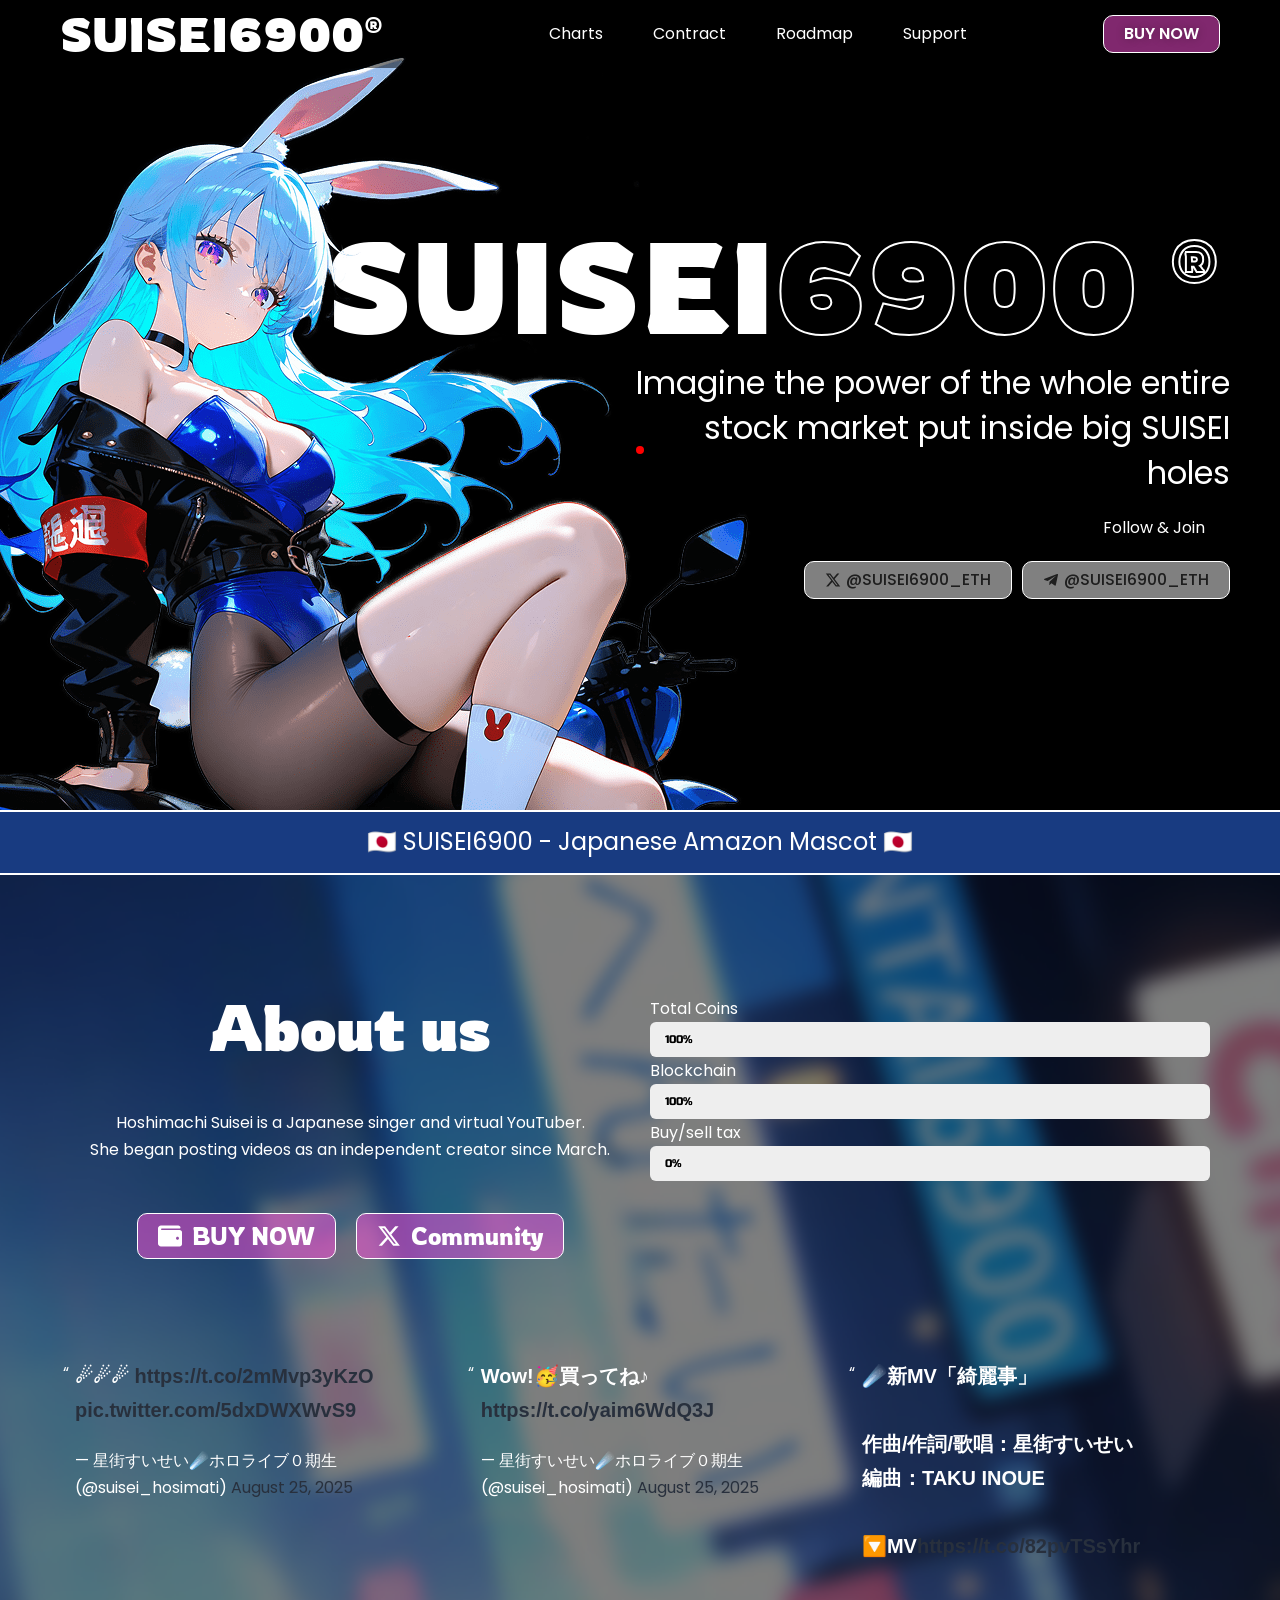
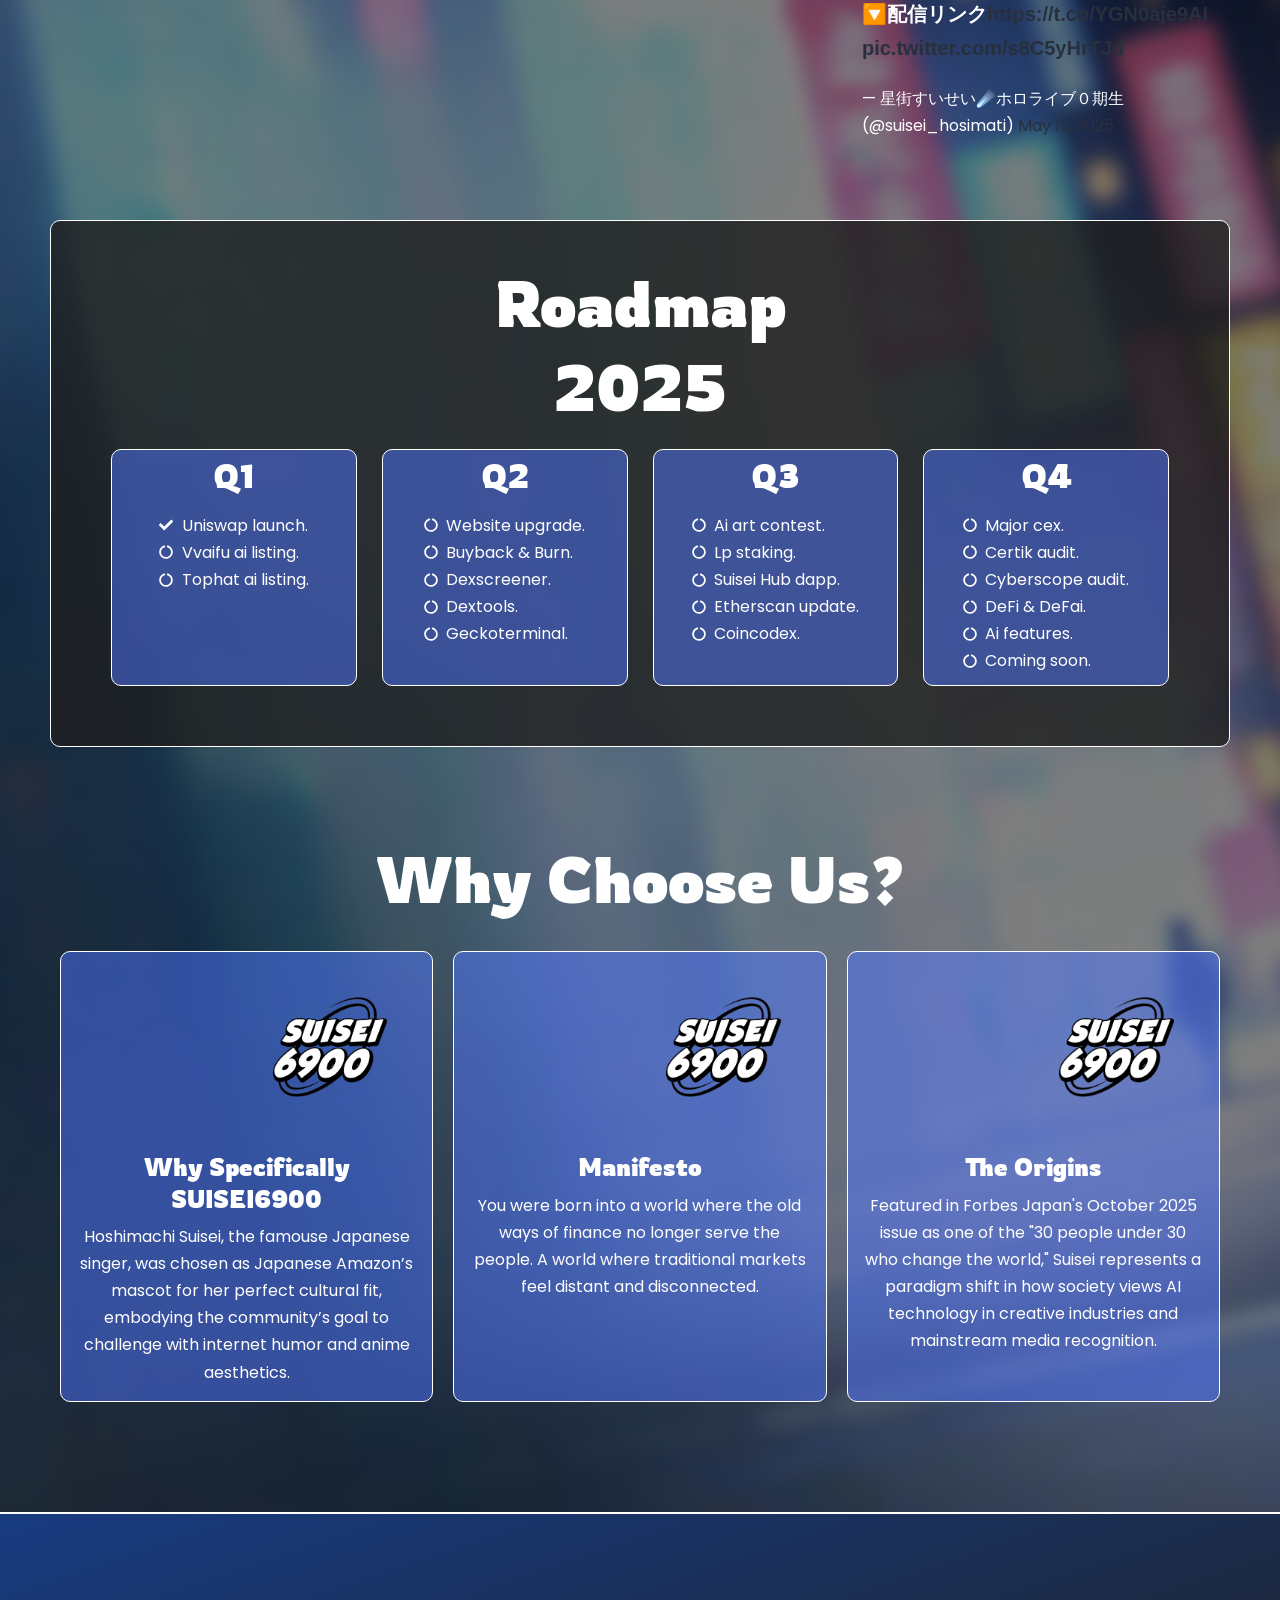
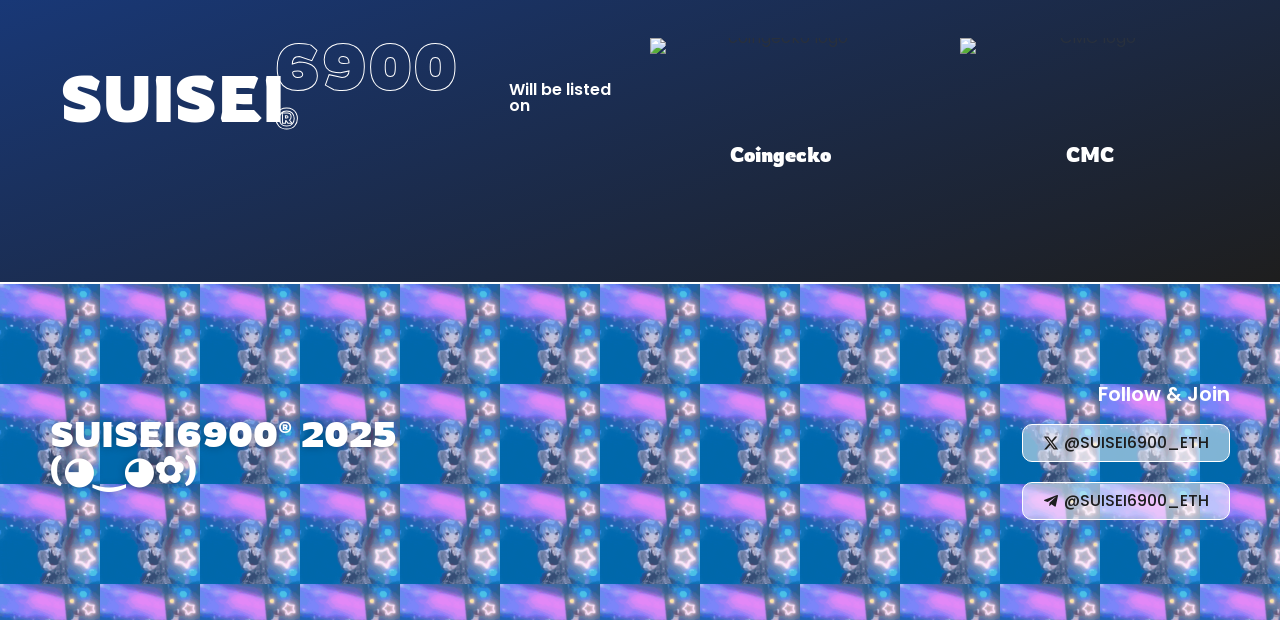
==== index.html @ d188463e "first commit" ====
<!DOCTYPE html>
<html lang="en-US">
  <head>
    <meta charset="UTF-8" />
    <meta
      name="robots"
      content="index, follow, max-image-preview:large, max-snippet:-1, max-video-preview:-1"
    />
    <style>
      img:is([sizes="auto" i], [sizes^="auto," i]) {
        contain-intrinsic-size: 3000px 1500px;
      }
    </style>

    <!-- This site is optimized with the Yoast SEO plugin v25.7 - https://yoast.com/wordpress/plugins/seo/ -->
    <title>SUISEI6900 - Japanese Amazon Mascot</title>
    
    <link
      rel="icon"
      href="/assets/logo-coin.png"
    />
    <meta
      name="description"
      content="HENTAI Index 6900 💹🐰 Solana 69veVD4oo3QbJzXrAH7Rans8sue68AsgYyirWUrxSQUy"
    />
    <meta property="og:locale" content="en_US" />
    <meta property="og:type" content="website" />
    <meta property="og:title" content="SUISEI6900 - Japanese Amazon Mascot" />
    <meta property="og:url" content="https://hentai6900.com/" />
    <meta property="og:site_name" content="HENTAI" />
    <meta
      property="article:modified_time"
      content="2025-08-19T22:04:03+00:00"
    />
    <meta property="og:image:width" content="500" />
    <meta property="og:image:height" content="500" />
    <meta property="og:image:type" content="image/png" />
    <meta name="twitter:card" content="summary_large_image" />
    <script type="application/ld+json" class="yoast-schema-graph">
      {
        "@context": "https://schema.org",
        "@graph": [
          {
            "@type": "WebPage",
            "@id": "https://hentai6900.com/",
            "url": "https://hentai6900.com/",
            "name": "HENTAI6900 - HENTAI",
            "isPartOf": { "@id": "https://hentai6900.com/#website" },
            "about": { "@id": "https://hentai6900.com/#organization" },
            "primaryImageOfPage": {
              "@id": "https://hentai6900.com/#primaryimage"
            },
            "image": { "@id": "https://hentai6900.com/#primaryimage" },
            "thumbnailUrl": "/wp-content/uploads/2025/03/logo.png",
            "datePublished": "2021-10-14T02:51:28+00:00",
            "dateModified": "2025-08-19T22:04:03+00:00",
            "description": "HENTAI Index 6900 💹🐰 Solana 69veVD4oo3QbJzXrAH7Rans8sue68AsgYyirWUrxSQUy",
            "breadcrumb": { "@id": "https://hentai6900.com/#breadcrumb" },
            "inLanguage": "en-US",
            "potentialAction": [
              { "@type": "ReadAction", "target": ["https://hentai6900.com/"] }
            ]
          },
          {
            "@type": "ImageObject",
            "inLanguage": "en-US",
            "@id": "https://hentai6900.com/#primaryimage",
            "url": "/wp-content/uploads/2025/03/logo.png",
            "contentUrl": "/wp-content/uploads/2025/03/logo.png",
            "width": 500,
            "height": 500
          },
          {
            "@type": "BreadcrumbList",
            "@id": "https://hentai6900.com/#breadcrumb",
            "itemListElement": [
              { "@type": "ListItem", "position": 1, "name": "Home" }
            ]
          },
          {
            "@type": "WebSite",
            "@id": "https://hentai6900.com/#website",
            "url": "https://hentai6900.com/",
            "name": "HENTAI",
            "description": "HENTAI Index 6900. Imagine the power of the whole entire stock market put inside big HENTAI holes.",
            "publisher": { "@id": "https://hentai6900.com/#organization" },
            "potentialAction": [
              {
                "@type": "SearchAction",
                "target": {
                  "@type": "EntryPoint",
                  "urlTemplate": "https://hentai6900.com/?s={search_term_string}"
                },
                "query-input": {
                  "@type": "PropertyValueSpecification",
                  "valueRequired": true,
                  "valueName": "search_term_string"
                }
              }
            ],
            "inLanguage": "en-US"
          },
          {
            "@type": "Organization",
            "@id": "https://hentai6900.com/#organization",
            "name": "HENTAI6900",
            "url": "https://hentai6900.com/",
            "logo": {
              "@type": "ImageObject",
              "inLanguage": "en-US",
              "@id": "https://hentai6900.com/#/schema/logo/image/",
              "url": "/wp-content/uploads/2023/10/500.png",
              "contentUrl": "/wp-content/uploads/2023/10/500.png",
              "width": 1000,
              "height": 1000,
              "caption": "HENTAI6900"
            },
            "image": { "@id": "https://hentai6900.com/#/schema/logo/image/" },
            "sameAs": [
              "https://x.com/SUISEI6900_ETH",
              "https://www.youtube.com/@6900hentai",
              "https://t.me/SUISEI6900_ETH",
              "https://dexscreener.com/solana/69veVD4oo3QbJzXrAH7Rans8sue68AsgYyirWUrxSQUy",
              "https://solscan.io/token/69veVD4oo3QbJzXrAH7Rans8sue68AsgYyirWUrxSQUy"
            ]
          }
        ]
      }
    </script>
    <!-- / Yoast SEO plugin. -->

    <link
      rel="alternate"
      type="application/rss+xml"
      title="HENTAI &raquo; Feed"
      href="https://hentai6900.com/?feed=rss2"
    />
    <link
      rel="alternate"
      type="application/rss+xml"
      title="HENTAI &raquo; Comments Feed"
      href="https://hentai6900.com/?feed=comments-rss2"
    />
    <script>
      window._wpemojiSettings = {
        baseUrl: "https:\/\/s.w.org\/images\/core\/emoji\/16.0.1\/72x72\/",
        ext: ".png",
        svgUrl: "https:\/\/s.w.org\/images\/core\/emoji\/16.0.1\/svg\/",
        svgExt: ".svg",
        source: {
          concatemoji:
            "https:\/\/hentai6900.com\/wp-includes\/js\/wp-emoji-release.min.js?ver=6.8.2",
        },
      };
      /*! This file is auto-generated */
      !(function (s, n) {
        var o, i, e;
        function c(e) {
          try {
            var t = { supportTests: e, timestamp: new Date().valueOf() };
            sessionStorage.setItem(o, JSON.stringify(t));
          } catch (e) {}
        }
        function p(e, t, n) {
          e.clearRect(0, 0, e.canvas.width, e.canvas.height),
            e.fillText(t, 0, 0);
          var t = new Uint32Array(
              e.getImageData(0, 0, e.canvas.width, e.canvas.height).data
            ),
            a =
              (e.clearRect(0, 0, e.canvas.width, e.canvas.height),
              e.fillText(n, 0, 0),
              new Uint32Array(
                e.getImageData(0, 0, e.canvas.width, e.canvas.height).data
              ));
          return t.every(function (e, t) {
            return e === a[t];
          });
        }
        function u(e, t) {
          e.clearRect(0, 0, e.canvas.width, e.canvas.height),
            e.fillText(t, 0, 0);
          for (
            var n = e.getImageData(16, 16, 1, 1), a = 0;
            a < n.data.length;
            a++
          )
            if (0 !== n.data[a]) return !1;
          return !0;
        }
        function f(e, t, n, a) {
          switch (t) {
            case "flag":
              return n(
                e,
                "\ud83c\udff3\ufe0f\u200d\u26a7\ufe0f",
                "\ud83c\udff3\ufe0f\u200b\u26a7\ufe0f"
              )
                ? !1
                : !n(
                    e,
                    "\ud83c\udde8\ud83c\uddf6",
                    "\ud83c\udde8\u200b\ud83c\uddf6"
                  ) &&
                    !n(
                      e,
                      "\ud83c\udff4\udb40\udc67\udb40\udc62\udb40\udc65\udb40\udc6e\udb40\udc67\udb40\udc7f",
                      "\ud83c\udff4\u200b\udb40\udc67\u200b\udb40\udc62\u200b\udb40\udc65\u200b\udb40\udc6e\u200b\udb40\udc67\u200b\udb40\udc7f"
                    );
            case "emoji":
              return !a(e, "\ud83e\udedf");
          }
          return !1;
        }
        function g(e, t, n, a) {
          var r =
              "undefined" != typeof WorkerGlobalScope &&
              self instanceof WorkerGlobalScope
                ? new OffscreenCanvas(300, 150)
                : s.createElement("canvas"),
            o = r.getContext("2d", { willReadFrequently: !0 }),
            i = ((o.textBaseline = "top"), (o.font = "600 32px Arial"), {});
          return (
            e.forEach(function (e) {
              i[e] = t(o, e, n, a);
            }),
            i
          );
        }
        function t(e) {
          var t = s.createElement("script");
          (t.src = e), (t.defer = !0), s.head.appendChild(t);
        }
        "undefined" != typeof Promise &&
          ((o = "wpEmojiSettingsSupports"),
          (i = ["flag", "emoji"]),
          (n.supports = { everything: !0, everythingExceptFlag: !0 }),
          (e = new Promise(function (e) {
            s.addEventListener("DOMContentLoaded", e, { once: !0 });
          })),
          new Promise(function (t) {
            var n = (function () {
              try {
                var e = JSON.parse(sessionStorage.getItem(o));
                if (
                  "object" == typeof e &&
                  "number" == typeof e.timestamp &&
                  new Date().valueOf() < e.timestamp + 604800 &&
                  "object" == typeof e.supportTests
                )
                  return e.supportTests;
              } catch (e) {}
              return null;
            })();
            if (!n) {
              if (
                "undefined" != typeof Worker &&
                "undefined" != typeof OffscreenCanvas &&
                "undefined" != typeof URL &&
                URL.createObjectURL &&
                "undefined" != typeof Blob
              )
                try {
                  var e =
                      "postMessage(" +
                      g.toString() +
                      "(" +
                      [
                        JSON.stringify(i),
                        f.toString(),
                        p.toString(),
                        u.toString(),
                      ].join(",") +
                      "));",
                    a = new Blob([e], { type: "text/javascript" }),
                    r = new Worker(URL.createObjectURL(a), {
                      name: "wpTestEmojiSupports",
                    });
                  return void (r.onmessage = function (e) {
                    c((n = e.data)), r.terminate(), t(n);
                  });
                } catch (e) {}
              c((n = g(i, f, p, u)));
            }
            t(n);
          })
            .then(function (e) {
              for (var t in e)
                (n.supports[t] = e[t]),
                  (n.supports.everything =
                    n.supports.everything && n.supports[t]),
                  "flag" !== t &&
                    (n.supports.everythingExceptFlag =
                      n.supports.everythingExceptFlag && n.supports[t]);
              (n.supports.everythingExceptFlag =
                n.supports.everythingExceptFlag && !n.supports.flag),
                (n.DOMReady = !1),
                (n.readyCallback = function () {
                  n.DOMReady = !0;
                });
            })
            .then(function () {
              return e;
            })
            .then(function () {
              var e;
              n.supports.everything ||
                (n.readyCallback(),
                (e = n.source || {}).concatemoji
                  ? t(e.concatemoji)
                  : e.wpemoji && e.twemoji && (t(e.twemoji), t(e.wpemoji)));
            }));
      })((window, document), window._wpemojiSettings);
    </script>
    <style id="wp-emoji-styles-inline-css">
      img.wp-smiley,
      img.emoji {
        display: inline !important;
        border: none !important;
        box-shadow: none !important;
        height: 1em !important;
        width: 1em !important;
        margin: 0 0.07em !important;
        vertical-align: -0.1em !important;
        background: none !important;
        padding: 0 !important;
      }
    </style>
    <style id="classic-theme-styles-inline-css">
      /*! This file is auto-generated */
      .wp-block-button__link {
        color: #fff;
        background-color: #32373c;
        border-radius: 9999px;
        box-shadow: none;
        text-decoration: none;
        padding: calc(0.667em + 2px) calc(1.333em + 2px);
        font-size: 1.125em;
      }
      .wp-block-file__button {
        background: #32373c;
        color: #fff;
        text-decoration: none;
      }
    </style>
    <link
      rel="stylesheet"
      id="twenty-twenty-one-custom-color-overrides-css"
      href="/wp-content/themes/twentytwentyone/assets/css/custom-color-overrides.css?ver=1.0.0"
      media="all"
    />
    <style id="global-styles-inline-css">
      :root {
        --wp--preset--aspect-ratio--square: 1;
        --wp--preset--aspect-ratio--4-3: 4/3;
        --wp--preset--aspect-ratio--3-4: 3/4;
        --wp--preset--aspect-ratio--3-2: 3/2;
        --wp--preset--aspect-ratio--2-3: 2/3;
        --wp--preset--aspect-ratio--16-9: 16/9;
        --wp--preset--aspect-ratio--9-16: 9/16;
        --wp--preset--color--black: #000000;
        --wp--preset--color--cyan-bluish-gray: #abb8c3;
        --wp--preset--color--white: #ffffff;
        --wp--preset--color--pale-pink: #f78da7;
        --wp--preset--color--vivid-red: #cf2e2e;
        --wp--preset--color--luminous-vivid-orange: #ff6900;
        --wp--preset--color--luminous-vivid-amber: #fcb900;
        --wp--preset--color--light-green-cyan: #7bdcb5;
        --wp--preset--color--vivid-green-cyan: #00d084;
        --wp--preset--color--pale-cyan-blue: #8ed1fc;
        --wp--preset--color--vivid-cyan-blue: #0693e3;
        --wp--preset--color--vivid-purple: #9b51e0;
        --wp--preset--color--dark-gray: #28303d;
        --wp--preset--color--gray: #39414d;
        --wp--preset--color--green: #d1e4dd;
        --wp--preset--color--blue: #d1dfe4;
        --wp--preset--color--purple: #d1d1e4;
        --wp--preset--color--red: #e4d1d1;
        --wp--preset--color--orange: #e4dad1;
        --wp--preset--color--yellow: #eeeadd;
        --wp--preset--gradient--vivid-cyan-blue-to-vivid-purple: linear-gradient(
          135deg,
          rgba(6, 147, 227, 1) 0%,
          rgb(155, 81, 224) 100%
        );
        --wp--preset--gradient--light-green-cyan-to-vivid-green-cyan: linear-gradient(
          135deg,
          rgb(122, 220, 180) 0%,
          rgb(0, 208, 130) 100%
        );
        --wp--preset--gradient--luminous-vivid-amber-to-luminous-vivid-orange: linear-gradient(
          135deg,
          rgba(252, 185, 0, 1) 0%,
          rgba(255, 105, 0, 1) 100%
        );
        --wp--preset--gradient--luminous-vivid-orange-to-vivid-red: linear-gradient(
          135deg,
          rgba(255, 105, 0, 1) 0%,
          rgb(207, 46, 46) 100%
        );
        --wp--preset--gradient--very-light-gray-to-cyan-bluish-gray: linear-gradient(
          135deg,
          rgb(238, 238, 238) 0%,
          rgb(169, 184, 195) 100%
        );
        --wp--preset--gradient--cool-to-warm-spectrum: linear-gradient(
          135deg,
          rgb(74, 234, 220) 0%,
          rgb(151, 120, 209) 20%,
          rgb(207, 42, 186) 40%,
          rgb(238, 44, 130) 60%,
          rgb(251, 105, 98) 80%,
          rgb(254, 248, 76) 100%
        );
        --wp--preset--gradient--blush-light-purple: linear-gradient(
          135deg,
          rgb(255, 206, 236) 0%,
          rgb(152, 150, 240) 100%
        );
        --wp--preset--gradient--blush-bordeaux: linear-gradient(
          135deg,
          rgb(254, 205, 165) 0%,
          rgb(254, 45, 45) 50%,
          rgb(107, 0, 62) 100%
        );
        --wp--preset--gradient--luminous-dusk: linear-gradient(
          135deg,
          rgb(255, 203, 112) 0%,
          rgb(199, 81, 192) 50%,
          rgb(65, 88, 208) 100%
        );
        --wp--preset--gradient--pale-ocean: linear-gradient(
          135deg,
          rgb(255, 245, 203) 0%,
          rgb(182, 227, 212) 50%,
          rgb(51, 167, 181) 100%
        );
        --wp--preset--gradient--electric-grass: linear-gradient(
          135deg,
          rgb(202, 248, 128) 0%,
          rgb(113, 206, 126) 100%
        );
        --wp--preset--gradient--midnight: linear-gradient(
          135deg,
          rgb(2, 3, 129) 0%,
          rgb(40, 116, 252) 100%
        );
        --wp--preset--gradient--purple-to-yellow: linear-gradient(
          160deg,
          #d1d1e4 0%,
          #eeeadd 100%
        );
        --wp--preset--gradient--yellow-to-purple: linear-gradient(
          160deg,
          #eeeadd 0%,
          #d1d1e4 100%
        );
        --wp--preset--gradient--green-to-yellow: linear-gradient(
          160deg,
          #d1e4dd 0%,
          #eeeadd 100%
        );
        --wp--preset--gradient--yellow-to-green: linear-gradient(
          160deg,
          #eeeadd 0%,
          #d1e4dd 100%
        );
        --wp--preset--gradient--red-to-yellow: linear-gradient(
          160deg,
          #e4d1d1 0%,
          #eeeadd 100%
        );
        --wp--preset--gradient--yellow-to-red: linear-gradient(
          160deg,
          #eeeadd 0%,
          #e4d1d1 100%
        );
        --wp--preset--gradient--purple-to-red: linear-gradient(
          160deg,
          #d1d1e4 0%,
          #e4d1d1 100%
        );
        --wp--preset--gradient--red-to-purple: linear-gradient(
          160deg,
          #e4d1d1 0%,
          #d1d1e4 100%
        );
        --wp--preset--font-size--small: 18px;
        --wp--preset--font-size--medium: 20px;
        --wp--preset--font-size--large: 24px;
        --wp--preset--font-size--x-large: 42px;
        --wp--preset--font-size--extra-small: 16px;
        --wp--preset--font-size--normal: 20px;
        --wp--preset--font-size--extra-large: 40px;
        --wp--preset--font-size--huge: 96px;
        --wp--preset--font-size--gigantic: 144px;
        --wp--preset--spacing--20: 0.44rem;
        --wp--preset--spacing--30: 0.67rem;
        --wp--preset--spacing--40: 1rem;
        --wp--preset--spacing--50: 1.5rem;
        --wp--preset--spacing--60: 2.25rem;
        --wp--preset--spacing--70: 3.38rem;
        --wp--preset--spacing--80: 5.06rem;
        --wp--preset--shadow--natural: 6px 6px 9px rgba(0, 0, 0, 0.2);
        --wp--preset--shadow--deep: 12px 12px 50px rgba(0, 0, 0, 0.4);
        --wp--preset--shadow--sharp: 6px 6px 0px rgba(0, 0, 0, 0.2);
        --wp--preset--shadow--outlined: 6px 6px 0px -3px rgba(255, 255, 255, 1),
          6px 6px rgba(0, 0, 0, 1);
        --wp--preset--shadow--crisp: 6px 6px 0px rgba(0, 0, 0, 1);
      }
      :where(.is-layout-flex) {
        gap: 0.5em;
      }
      :where(.is-layout-grid) {
        gap: 0.5em;
      }
      body .is-layout-flex {
        display: flex;
      }
      .is-layout-flex {
        flex-wrap: wrap;
        align-items: center;
      }
      .is-layout-flex > :is(*, div) {
        margin: 0;
      }
      body .is-layout-grid {
        display: grid;
      }
      .is-layout-grid > :is(*, div) {
        margin: 0;
      }
      :where(.wp-block-columns.is-layout-flex) {
        gap: 2em;
      }
      :where(.wp-block-columns.is-layout-grid) {
        gap: 2em;
      }
      :where(.wp-block-post-template.is-layout-flex) {
        gap: 1.25em;
      }
      :where(.wp-block-post-template.is-layout-grid) {
        gap: 1.25em;
      }
      .has-black-color {
        color: var(--wp--preset--color--black) !important;
      }
      .has-cyan-bluish-gray-color {
        color: var(--wp--preset--color--cyan-bluish-gray) !important;
      }
      .has-white-color {
        color: var(--wp--preset--color--white) !important;
      }
      .has-pale-pink-color {
        color: var(--wp--preset--color--pale-pink) !important;
      }
      .has-vivid-red-color {
        color: var(--wp--preset--color--vivid-red) !important;
      }
      .has-luminous-vivid-orange-color {
        color: var(--wp--preset--color--luminous-vivid-orange) !important;
      }
      .has-luminous-vivid-amber-color {
        color: var(--wp--preset--color--luminous-vivid-amber) !important;
      }
      .has-light-green-cyan-color {
        color: var(--wp--preset--color--light-green-cyan) !important;
      }
      .has-vivid-green-cyan-color {
        color: var(--wp--preset--color--vivid-green-cyan) !important;
      }
      .has-pale-cyan-blue-color {
        color: var(--wp--preset--color--pale-cyan-blue) !important;
      }
      .has-vivid-cyan-blue-color {
        color: var(--wp--preset--color--vivid-cyan-blue) !important;
      }
      .has-vivid-purple-color {
        color: var(--wp--preset--color--vivid-purple) !important;
      }
      .has-black-background-color {
        background-color: var(--wp--preset--color--black) !important;
      }
      .has-cyan-bluish-gray-background-color {
        background-color: var(--wp--preset--color--cyan-bluish-gray) !important;
      }
      .has-white-background-color {
        background-color: var(--wp--preset--color--white) !important;
      }
      .has-pale-pink-background-color {
        background-color: var(--wp--preset--color--pale-pink) !important;
      }
      .has-vivid-red-background-color {
        background-color: var(--wp--preset--color--vivid-red) !important;
      }
      .has-luminous-vivid-orange-background-color {
        background-color: var(
          --wp--preset--color--luminous-vivid-orange
        ) !important;
      }
      .has-luminous-vivid-amber-background-color {
        background-color: var(
          --wp--preset--color--luminous-vivid-amber
        ) !important;
      }
      .has-light-green-cyan-background-color {
        background-color: var(--wp--preset--color--light-green-cyan) !important;
      }
      .has-vivid-green-cyan-background-color {
        background-color: var(--wp--preset--color--vivid-green-cyan) !important;
      }
      .has-pale-cyan-blue-background-color {
        background-color: var(--wp--preset--color--pale-cyan-blue) !important;
      }
      .has-vivid-cyan-blue-background-color {
        background-color: var(--wp--preset--color--vivid-cyan-blue) !important;
      }
      .has-vivid-purple-background-color {
        background-color: var(--wp--preset--color--vivid-purple) !important;
      }
      .has-black-border-color {
        border-color: var(--wp--preset--color--black) !important;
      }
      .has-cyan-bluish-gray-border-color {
        border-color: var(--wp--preset--color--cyan-bluish-gray) !important;
      }
      .has-white-border-color {
        border-color: var(--wp--preset--color--white) !important;
      }
      .has-pale-pink-border-color {
        border-color: var(--wp--preset--color--pale-pink) !important;
      }
      .has-vivid-red-border-color {
        border-color: var(--wp--preset--color--vivid-red) !important;
      }
      .has-luminous-vivid-orange-border-color {
        border-color: var(
          --wp--preset--color--luminous-vivid-orange
        ) !important;
      }
      .has-luminous-vivid-amber-border-color {
        border-color: var(--wp--preset--color--luminous-vivid-amber) !important;
      }
      .has-light-green-cyan-border-color {
        border-color: var(--wp--preset--color--light-green-cyan) !important;
      }
      .has-vivid-green-cyan-border-color {
        border-color: var(--wp--preset--color--vivid-green-cyan) !important;
      }
      .has-pale-cyan-blue-border-color {
        border-color: var(--wp--preset--color--pale-cyan-blue) !important;
      }
      .has-vivid-cyan-blue-border-color {
        border-color: var(--wp--preset--color--vivid-cyan-blue) !important;
      }
      .has-vivid-purple-border-color {
        border-color: var(--wp--preset--color--vivid-purple) !important;
      }
      .has-vivid-cyan-blue-to-vivid-purple-gradient-background {
        background: var(
          --wp--preset--gradient--vivid-cyan-blue-to-vivid-purple
        ) !important;
      }
      .has-light-green-cyan-to-vivid-green-cyan-gradient-background {
        background: var(
          --wp--preset--gradient--light-green-cyan-to-vivid-green-cyan
        ) !important;
      }
      .has-luminous-vivid-amber-to-luminous-vivid-orange-gradient-background {
        background: var(
          --wp--preset--gradient--luminous-vivid-amber-to-luminous-vivid-orange
        ) !important;
      }
      .has-luminous-vivid-orange-to-vivid-red-gradient-background {
        background: var(
          --wp--preset--gradient--luminous-vivid-orange-to-vivid-red
        ) !important;
      }
      .has-very-light-gray-to-cyan-bluish-gray-gradient-background {
        background: var(
          --wp--preset--gradient--very-light-gray-to-cyan-bluish-gray
        ) !important;
      }
      .has-cool-to-warm-spectrum-gradient-background {
        background: var(
          --wp--preset--gradient--cool-to-warm-spectrum
        ) !important;
      }
      .has-blush-light-purple-gradient-background {
        background: var(--wp--preset--gradient--blush-light-purple) !important;
      }
      .has-blush-bordeaux-gradient-background {
        background: var(--wp--preset--gradient--blush-bordeaux) !important;
      }
      .has-luminous-dusk-gradient-background {
        background: var(--wp--preset--gradient--luminous-dusk) !important;
      }
      .has-pale-ocean-gradient-background {
        background: var(--wp--preset--gradient--pale-ocean) !important;
      }
      .has-electric-grass-gradient-background {
        background: var(--wp--preset--gradient--electric-grass) !important;
      }
      .has-midnight-gradient-background {
        background: var(--wp--preset--gradient--midnight) !important;
      }
      .has-small-font-size {
        font-size: var(--wp--preset--font-size--small) !important;
      }
      .has-medium-font-size {
        font-size: var(--wp--preset--font-size--medium) !important;
      }
      .has-large-font-size {
        font-size: var(--wp--preset--font-size--large) !important;
      }
      .has-x-large-font-size {
        font-size: var(--wp--preset--font-size--x-large) !important;
      }
      :where(.wp-block-post-template.is-layout-flex) {
        gap: 1.25em;
      }
      :where(.wp-block-post-template.is-layout-grid) {
        gap: 1.25em;
      }
      :where(.wp-block-columns.is-layout-flex) {
        gap: 2em;
      }
      :where(.wp-block-columns.is-layout-grid) {
        gap: 2em;
      }
      :root :where(.wp-block-pullquote) {
        font-size: 1.5em;
        line-height: 1.6;
      }
    </style>
    <link
      rel="stylesheet"
      id="parent-style-css"
      href="/wp-content/themes/twentytwentyone/style.css?ver=6.8.2"
      media="all"
    />
    <link
      rel="stylesheet"
      id="child-style-css"
      href="/wp-content/themes/twentytwentyone-child/style.css?ver=1.0.0"
      media="all"
    />
    <link
      rel="stylesheet"
      id="twenty-twenty-one-style-css"
      href="/wp-content/themes/twentytwentyone/style.css?ver=1.0.0"
      media="all"
    />
    <link
      rel="stylesheet"
      id="twenty-twenty-one-print-style-css"
      href="/wp-content/themes/twentytwentyone/assets/css/print.css?ver=1.0.0"
      media="print"
    />
    <link
      rel="stylesheet"
      id="elementor-frontend-css"
      href="/wp-content/plugins/elementor/assets/css/frontend.min.css?ver=3.31.2"
      media="all"
    />
    <link
      rel="stylesheet"
      id="elementor-post-29-css"
      href="/wp-content/uploads/elementor/css/post-29.css?ver=1755202529"
      media="all"
    />
    <link
      rel="stylesheet"
      id="widget-heading-css"
      href="/wp-content/plugins/elementor/assets/css/widget-heading.min.css?ver=3.31.2"
      media="all"
    />
    <link
      rel="stylesheet"
      id="swiper-css"
      href="/wp-content/plugins/elementor/assets/lib/swiper/v8/css/swiper.min.css?ver=8.4.5"
      media="all"
    />
    <link
      rel="stylesheet"
      id="e-swiper-css"
      href="/wp-content/plugins/elementor/assets/css/conditionals/e-swiper.min.css?ver=3.31.2"
      media="all"
    />
    <link
      rel="stylesheet"
      id="e-animation-float-css"
      href="/wp-content/plugins/elementor/assets/lib/animations/styles/e-animation-float.min.css?ver=3.31.2"
      media="all"
    />
    <link
      rel="stylesheet"
      id="e-animation-fadeIn-css"
      href="/wp-content/plugins/elementor/assets/lib/animations/styles/fadeIn.min.css?ver=3.31.2"
      media="all"
    />
    <link
      rel="stylesheet"
      id="e-animation-fadeInDown-css"
      href="/wp-content/plugins/elementor/assets/lib/animations/styles/fadeInDown.min.css?ver=3.31.2"
      media="all"
    />
    <link
      rel="stylesheet"
      id="e-animation-fadeInUp-css"
      href="/wp-content/plugins/elementor/assets/lib/animations/styles/fadeInUp.min.css?ver=3.31.2"
      media="all"
    />
    <link
      rel="stylesheet"
      id="widget-image-css"
      href="/wp-content/plugins/elementor/assets/css/widget-image.min.css?ver=3.31.2"
      media="all"
    />
    <link
      rel="stylesheet"
      id="e-animation-fadeInLeft-css"
      href="/wp-content/plugins/elementor/assets/lib/animations/styles/fadeInLeft.min.css?ver=3.31.2"
      media="all"
    />
    <link
      rel="stylesheet"
      id="e-animation-grow-css"
      href="/wp-content/plugins/elementor/assets/lib/animations/styles/e-animation-grow.min.css?ver=3.31.2"
      media="all"
    />
    <link
      rel="stylesheet"
      id="widget-progress-css"
      href="/wp-content/plugins/elementor/assets/css/widget-progress.min.css?ver=3.31.2"
      media="all"
    />
    <link
      rel="stylesheet"
      id="widget-icon-list-css"
      href="/wp-content/plugins/elementor/assets/css/widget-icon-list.min.css?ver=3.31.2"
      media="all"
    />
    <link
      rel="stylesheet"
      id="widget-image-box-css"
      href="/wp-content/plugins/elementor/assets/css/widget-image-box.min.css?ver=3.31.2"
      media="all"
    />
    <link
      rel="stylesheet"
      id="widget-social-icons-css"
      href="/wp-content/plugins/elementor/assets/css/widget-social-icons.min.css?ver=3.31.2"
      media="all"
    />
    <link
      rel="stylesheet"
      id="e-apple-webkit-css"
      href="/wp-content/plugins/elementor/assets/css/conditionals/apple-webkit.min.css?ver=3.31.2"
      media="all"
    />
    <link
      rel="stylesheet"
      id="e-animation-shrink-css"
      href="/wp-content/plugins/elementor/assets/lib/animations/styles/e-animation-shrink.min.css?ver=3.31.2"
      media="all"
    />
    <link
      rel="stylesheet"
      id="elementor-post-1151-css"
      href="/wp-content/uploads/elementor/css/post-1151.css?ver=1755641102"
      media="all"
    />
    <link
      rel="stylesheet"
      id="disabled-source-and-content-protection-css-css"
      href="/wp-content/plugins/disabled-source-disabled-right-click-and-content-protection/includes/assets/css/style.css?ver=1.0.0"
      media="all"
    />
    <link
      rel="stylesheet"
      id="elementor-gf-local-rowdies-css"
      href="/wp-content/uploads/elementor/google-fonts/css/rowdies.css?ver=1742756307"
      media="all"
    />
    <link
      rel="stylesheet"
      id="elementor-gf-local-poppins-css"
      href="/wp-content/uploads/elementor/google-fonts/css/poppins.css?ver=1742756542"
      media="all"
    />
    <link
      rel="stylesheet"
      id="elementor-gf-local-kaushanscript-css"
      href="/wp-content/uploads/elementor/google-fonts/css/kaushanscript.css?ver=1742756507"
      media="all"
    />
    <link
      rel="stylesheet"
      id="elementor-gf-local-russoone-css"
      href="/wp-content/uploads/elementor/google-fonts/css/russoone.css?ver=1743314636"
      media="all"
    />
    <script
      src="/wp-includes/js/jquery/jquery.min.js?ver=3.7.1"
      id="jquery-core-js"
    ></script>
    <script
      src="/wp-includes/js/jquery/jquery-migrate.min.js?ver=3.4.1"
      id="jquery-migrate-js"
    ></script>
    <script id="twenty-twenty-one-ie11-polyfills-js-after">
      (Element.prototype.matches &&
        Element.prototype.closest &&
        window.NodeList &&
        NodeList.prototype.forEach) ||
        document.write(
          '<script src="/wp-content/themes/twentytwentyone/assets/js/polyfills.js?ver=1.0.0"></scr' +
            "ipt>"
        );
    </script>
    <script
      src="/wp-content/themes/twentytwentyone/assets/js/primary-navigation.js?ver=1.0.0"
      id="twenty-twenty-one-primary-navigation-script-js"
      defer
      data-wp-strategy="defer"
    ></script>
    <link
      rel="https://api.w.org/"
      href="https://hentai6900.com/index.php?rest_route=/"
    />
    <link
      rel="alternate"
      title="JSON"
      type="application/json"
      href="https://hentai6900.com/index.php?rest_route=/wp/v2/pages/1151"
    />
    <link
      rel="EditURI"
      type="application/rsd+xml"
      title="RSD"
      href="https://hentai6900.com/xmlrpc.php?rsd"
    />
    <meta name="generator" content="WordPress 6.8.2" />
    <link rel="shortlink" href="https://hentai6900.com/" />
    <link
      rel="alternate"
      title="oEmbed (JSON)"
      type="application/json+oembed"
      href="https://hentai6900.com/index.php?rest_route=%2Foembed%2F1.0%2Fembed&#038;url=https%3A%2F%2Fhentai6900.com%2F"
    />
    <link
      rel="alternate"
      title="oEmbed (XML)"
      type="text/xml+oembed"
      href="https://hentai6900.com/index.php?rest_route=%2Foembed%2F1.0%2Fembed&#038;url=https%3A%2F%2Fhentai6900.com%2F&#038;format=xml"
    />
    <style>
      .notifyjs-bootstrap-base {
        background-color: #f2dede !important;
        border-color: #f2dede !important;
        color: #b94a48 !important;
      }
    </style>
    <div id="wpcustomcursorid_first"></div>
    <div id="wpcustomcursorid_second"></div>
    <div id="wpcustomcursorid_third"></div>
    <script type="text/javascript">
      jQuery(document).ready(function () {
        jQuery("body").mousemove(function (e) {
          jQuery("#wpcustomcursorid_first").css({
            position: "absolute",
            left: e.pageX,
            top: e.pageY,
            display: "block",
          });
          jQuery("#wpcustomcursorid_second").css({
            position: "absolute",
            left: e.pageX,
            top: e.pageY,
            display: "block",
          });
          jQuery("#wpcustomcursorid_third").css({
            position: "absolute",
            left: e.pageX,
            top: e.pageY,
            display: "block",
          });
        });
        jQuery("a").hover(
          function () {
            jQuery("#wpcustomcursorid_first").addClass("hover");
          },
          function () {
            jQuery("#wpcustomcursorid_first").removeClass("hover");
          }
        );
      });
    </script>
    <style>
      #wpcustomcursorid_first {
        width: 35px;
        height: 35px;
        border-radius: 50%;
        border: 1px solid #ff0000;
        display: none;
        transform: translate(-50%, -50%);
        pointer-events: none;
        transition: all 0.1s linear;
        z-index: 99999999999999;
      }
      #wpcustomcursorid_second {
        position: absolute;
        height: 8px;
        width: 8px;
        transform: translate(-50%, -50%);
        top: 50%;
        left: 50%;
        border-radius: 100%;
        background-color: #ff0000;
        pointer-events: none;
        z-index: 99999999999999;
      }
      #wpcustomcursorid_first.hover {
        width: 45px;
        height: 45px;
        transition: all 0.1s;
      }
      body,
      body a {
        cursor: none !important;
      }
    </style>
    <meta
      name="generator"
      content="Elementor 3.31.2; features: e_font_icon_svg, additional_custom_breakpoints, e_element_cache; settings: css_print_method-external, google_font-enabled, font_display-swap"
    />
    <style>
      .e-con.e-parent:nth-of-type(n + 4):not(.e-lazyloaded):not(.e-no-lazyload),
      .e-con.e-parent:nth-of-type(n + 4):not(.e-lazyloaded):not(.e-no-lazyload)
        * {
        background-image: none !important;
      }
      @media screen and (max-height: 1024px) {
        .e-con.e-parent:nth-of-type(n
            + 3):not(.e-lazyloaded):not(.e-no-lazyload),
        .e-con.e-parent:nth-of-type(n
            + 3):not(.e-lazyloaded):not(.e-no-lazyload)
          * {
          background-image: none !important;
        }
      }
      @media screen and (max-height: 640px) {
        .e-con.e-parent:nth-of-type(n
            + 2):not(.e-lazyloaded):not(.e-no-lazyload),
        .e-con.e-parent:nth-of-type(n
            + 2):not(.e-lazyloaded):not(.e-no-lazyload)
          * {
          background-image: none !important;
        }
      }
    </style>
    <meta name="theme-color" content="#1E1E1E" />
    <meta
      name="msapplication-TileImage"
      content="/wp-content/uploads/2023/10/500-300x300.png"
    />
    <style id="wp-custom-css">
      /* ===== [BASE STYLES] ===== */
      .elementor-widget-wp-widget-nav_menu {
        position: relative;
        z-index: 100;
        width: 100%; /* Ensure container takes full width */
        overflow: visible !important; /* Prevent cropping */
      }

      /* ===== [DESKTOP MENU] ===== */
      #menu-main-menu {
        display: flex;
        justify-content: center;
        list-style: none;
        margin: 0 auto; /* Center menu */
        padding: 0;
        gap: 50px;
      }

      #menu-main-menu li {
        position: relative;
      }

      #menu-main-menu a {
        display: block;
        color: #fff;
        text-decoration: none;
        font-family: "Poppins", sans-serif;
        font-weight: 400;
        font-size: 16px;
        transition: all 0.3s ease;
      }

      #menu-main-menu a:hover {
        color: #ff51dc;
        transform: translateY(-3px);
      }

      /* ===== [MOBILE TOGGLE] ===== */
      .mobile-menu-toggle {
        display: none;
        position: relative;
        width: 35px;
        height: 35px;
        border-radius: 10%;
        background: rgba(100, 100, 100, 0.5);
        border: none;
        cursor: pointer;
        z-index: 110;
        transition: all 0.4s cubic-bezier(0.33, 1, 0.68, 1);
      }

      /* ===== [MOBILE MENU - FIXED WIDTH] ===== */
      @media (max-width: 768px) {
        .mobile-menu-toggle {
          display: flex;
          justify-content: center;
          align-items: center;
        }

        #menu-main-menu {
          font-family: "Poppins", sans-serif;
          font-weight: 400;
          font-size: 16px;
          position: absolute;
          transform: translateX(-50%);
          display: none;
          flex-direction: column;
          gap: 8px;
          background: rgba(100, 100, 100, 0.5);
          backdrop-filter: blur(20px);
          border-radius: 10px;
          padding: 20px;
          box-shadow: 0 15px 40px rgba(0, 0, 0, 0.1);
          border: 1px solid rgba(255, 255, 255, 0.3);
          z-index: 105;
          margin-top: 10px;
          box-sizing: border-box; /* Include padding in width */
        }

        #menu-main-menu.mobile-menu-open {
          display: flex;
          animation: menuFadeIn 0.5s cubic-bezier(0.33, 1, 0.68, 1) forwards;
        }

        /* Prevent header expansion */
        .elementor-widget-wp-widget-nav_menu {
          overflow: hidden;
          height: auto;
          padding-bottom: 0; /* Remove extra space */
        }
      }

      /* ===== [ANIMATIONS] ===== */
      @keyframes menuFadeIn {
        from {
          opacity: 0;
          transform: translate(-50%, -20px);
        }
        to {
          opacity: 1;
          transform: translate(-50%, 0);
        }
      }
    </style>
    <meta
      name="viewport"
      content="width=device-width, initial-scale=1.0, viewport-fit=cover"
    />
  </head>
  <body
    class="home wp-singular page-template page-template-elementor_canvas page page-id-1151 wp-custom-logo wp-embed-responsive wp-theme-twentytwentyone wp-child-theme-twentytwentyone-child is-light-theme no-js singular has-main-navigation no-widgets elementor-default elementor-template-canvas elementor-kit-29 elementor-page elementor-page-1151"
  >
    <div
      data-elementor-type="wp-page"
      data-elementor-id="1151"
      class="elementor elementor-1151"
    >
      <div
        class="elementor-element elementor-element-8af02da e-con-full e-flex e-con e-parent"
        data-id="8af02da"
        data-element_type="container"
        data-settings='{"background_background":"classic","position":"fixed","animation_mobile":"fadeInDown"}'
        style="width: 100vw;"
      >
        <div
          class="elementor-element elementor-element-f190a98 e-con-full e-flex e-con e-child"
          data-id="f190a98"
          data-element_type="container"
          data-settings='{"background_background":"gradient"}'
        >
          <div
            class="elementor-element elementor-element-7f98ee2 elementor-widget elementor-widget-heading"
            data-id="7f98ee2"
            data-element_type="widget"
            data-widget_type="heading.default"
          >
            <h2 class="elementor-heading-title elementor-size-default">
              SUISEI6900®
            </h2>
          </div>
        </div>
        <div
          class="elementor-element elementor-element-8cb64e2 e-con-full e-flex e-con e-child"
          data-id="8cb64e2"
          data-element_type="container"
          data-settings='{"background_background":"classic"}'
        >
          <div
            class="elementor-element elementor-element-f092832 elementor-widget elementor-widget-wp-widget-nav_menu"
            data-id="f092832"
            data-element_type="widget"
            data-widget_type="wp-widget-nav_menu.default"
          >
            <div class="elementor-widget-container">
              <nav class="menu-main-menu-container" aria-label="Menu">
                <ul id="menu-main-menu" class="menu">
                  <li
                    id="menu-item-1164"
                    class="menu-item menu-item-type-custom menu-item-object-custom menu-item-1164"
                  >
                    <a
                      href="https://dexscreener.com/ethereum/0xc27277632af5111dff542dAd49fb02b9ae3B1311"
                      >Charts</a
                    >
                  </li>
                  <li
                    id="menu-item-1165"
                    class="menu-item menu-item-type-custom menu-item-object-custom menu-item-1165"
                  >
                    <a
                      href="https://etherscan.io/token/0xc27277632af5111dff542dAd49fb02b9ae3B1311"
                      >Contract</a
                    >
                  </li>
                  <li
                    id="menu-item-1163"
                    class="menu-item menu-item-type-custom menu-item-object-custom menu-item-1163"
                  >
                    <a href="#roadmap">Roadmap</a>
                  </li>
                  <li
                    id="menu-item-1167"
                    class="menu-item menu-item-type-custom menu-item-object-custom menu-item-1167"
                  >
                    <a
                      href="mailto:hello@suisei6900.fun"
                      >Support</a
                    >
                  </li>
                </ul>
              </nav>
            </div>
          </div>
        </div>
        <div
          class="elementor-element elementor-element-64b14a4 e-con-full e-flex e-con e-child"
          data-id="64b14a4"
          data-element_type="container"
        >
          <div
            class="elementor-element elementor-element-f31a12b elementor-mobile-align-right elementor-align-justify elementor-tablet-align-right elementor-invisible elementor-widget elementor-widget-button"
            data-id="f31a12b"
            data-element_type="widget"
            data-settings='{"_animation":"fadeIn"}'
            data-widget_type="button.default"
          >
            <a
              class="elementor-button elementor-button-link elementor-size-sm elementor-animation-float"
              href="https://raydium.io/swap/?inputMint=69veVD4oo3QbJzXrAH7Rans8sue68AsgYyirWUrxSQUy&#038;outputMint=sol"
              target="_blank"
            >
              <span class="elementor-button-content-wrapper">
                <span class="elementor-button-text">BUY NOW</span>
              </span>
            </a>
          </div>
        </div>
      </div>
      <div
        class="elementor-element elementor-element-6684e44 e-con-full e-flex e-con e-parent"
        data-id="6684e44"
        data-element_type="container"
        data-settings='{"background_background":"classic"}'
        style="position: relative;"
      >
        <video src="/bg.mp4" style="position: absolute; top:0;left:0;width:100%;height:100%; object-fit: cover;" autoplay="" muted="" loop=""></video>
        <div
          class="elementor-element elementor-element-b35844a elementor-absolute elementor-widget-mobile__width-inherit elementor-widget elementor-widget-image"
          data-id="b35844a"
          data-element_type="widget"
          data-settings='{"_position":"absolute","_animation_mobile":"fadeInUp"}'
          data-widget_type="image.default"
        >
          <img
            fetchpriority="high"
            decoding="async"
            width="750"
            height="738"
            src="/wp-content/uploads/2025/03/hero-img.png"
            class="attachment-large size-large wp-image-2127"
            alt=""
            style="width: 100%; height: 98.45%; max-width: 772px"
          />
        </div>
        <div
          class="elementor-element elementor-element-c927d71 e-con-full e-flex e-con e-child"
          data-id="c927d71"
          data-element_type="container"
        >
          <div
            class="elementor-element elementor-element-5b9c165 e-con-full e-flex e-con e-child"
            data-id="5b9c165"
            data-element_type="container"
          >
            <div
              class="elementor-element elementor-element-ea6f2c0 elementor-widget elementor-widget-heading"
              data-id="ea6f2c0"
              data-element_type="widget"
              data-settings='{"_animation_mobile":"fadeInLeft"}'
              data-widget_type="heading.default"
            >
              <span class="elementor-heading-title elementor-size-default"
                >SUISEI</span
              >
            </div>
            <div
              class="elementor-element elementor-element-689b823 elementor-widget elementor-widget-heading"
              data-id="689b823"
              data-element_type="widget"
              data-settings='{"_animation_mobile":"fadeInLeft"}'
              data-widget_type="heading.default"
            >
              <span class="elementor-heading-title elementor-size-default"
                >6900 ®
              </span>
            </div>
          </div>
          <div
            class="elementor-element elementor-element-76ee7f7 elementor-widget__width-initial elementor-widget elementor-widget-heading"
            data-id="76ee7f7"
            data-element_type="widget"
            data-widget_type="heading.default"
          >
            <p class="elementor-heading-title elementor-size-default">
              Imagine the power of the whole entire stock market put inside big
              SUISEI holes
            </p>
          </div>
        </div>
        <div
          class="elementor-element elementor-element-6676c1b elementor-widget elementor-widget-heading"
          data-id="6676c1b"
          data-element_type="widget"
          data-widget_type="heading.default"
        >
          <p class="elementor-heading-title elementor-size-default">
            Follow &amp; Join
          </p>
        </div>
        <div
          class="elementor-element elementor-element-f96c232 e-con-full e-flex e-con e-child"
          data-id="f96c232"
          data-element_type="container"
        >
          <div
            class="elementor-element elementor-element-e8e76bf elementor-widget elementor-widget-button"
            data-id="e8e76bf"
            data-element_type="widget"
            data-widget_type="button.default"
          >
            <a
              class="elementor-button elementor-button-link elementor-size-sm elementor-animation-grow"
              href="https://x.com/SUISEI6900_ETH"
              target="_blank"
            >
              <span class="elementor-button-content-wrapper">
                <span class="elementor-button-icon">
                  <svg
                    aria-hidden="true"
                    class="e-font-icon-svg e-fab-x-twitter"
                    viewBox="0 0 512 512"
                    xmlns="http://www.w3.org/2000/svg"
                  >
                    <path
                      d="M389.2 48h70.6L305.6 224.2 487 464H345L233.7 318.6 106.5 464H35.8L200.7 275.5 26.8 48H172.4L272.9 180.9 389.2 48zM364.4 421.8h39.1L151.1 88h-42L364.4 421.8z"
                    ></path>
                  </svg>
                </span>
                <span class="elementor-button-text">@SUISEI6900_ETH</span>
              </span>
            </a>
          </div>
          <div
            class="elementor-element elementor-element-6cf23eb elementor-widget elementor-widget-button"
            data-id="6cf23eb"
            data-element_type="widget"
            data-widget_type="button.default"
          >
            <a
              class="elementor-button elementor-button-link elementor-size-sm elementor-animation-grow"
              href="https://t.me/SUISEI6900_ETH"
              target="_blank"
            >
              <span class="elementor-button-content-wrapper">
                <span class="elementor-button-icon">
                  <svg
                    aria-hidden="true"
                    class="e-font-icon-svg e-fab-telegram-plane"
                    viewBox="0 0 448 512"
                    xmlns="http://www.w3.org/2000/svg"
                  >
                    <path
                      d="M446.7 98.6l-67.6 318.8c-5.1 22.5-18.4 28.1-37.3 17.5l-103-75.9-49.7 47.8c-5.5 5.5-10.1 10.1-20.7 10.1l7.4-104.9 190.9-172.5c8.3-7.4-1.8-11.5-12.9-4.1L117.8 284 16.2 252.2c-22.1-6.9-22.5-22.1 4.6-32.7L418.2 66.4c18.4-6.9 34.5 4.1 28.5 32.2z"
                    ></path>
                  </svg>
                </span>
                <span class="elementor-button-text">@SUISEI6900_ETH</span>
              </span>
            </a>
          </div>
        </div>
      </div>
      <div
        class="elementor-element elementor-element-bf4df58 e-con-full e-flex e-con e-parent"
        data-id="bf4df58"
        data-element_type="container"
        data-settings='{"background_background":"classic"}'
      >
        <div
          class="elementor-element elementor-element-d02f31d elementor-widget__width-inherit elementor-widget elementor-widget-text-editor"
          data-id="d02f31d"
          data-element_type="widget"
          data-widget_type="text-editor.default"
        >
          <p>🇯🇵 SUISEI6900 - Japanese Amazon Mascot 🇯🇵</p>
        </div>
      </div>
      <div
        class="elementor-element elementor-element-8e5199d e-con-full e-flex e-con e-parent"
        data-id="8e5199d"
        data-element_type="container"
        data-settings='{"background_background":"classic"}'
      >
        <div
          class="elementor-element elementor-element-ec93ecc e-con-full e-flex e-con e-child"
          data-id="ec93ecc"
          data-element_type="container"
        >
          <div
            class="elementor-element elementor-element-5cc3fa4 e-con-full e-flex e-con e-child"
            data-id="5cc3fa4"
            data-element_type="container"
          >
            <div
              class="elementor-element elementor-element-f2e4bc0 elementor-widget elementor-widget-heading"
              data-id="f2e4bc0"
              data-element_type="widget"
              data-widget_type="heading.default"
              style="display: flex; flex-direction: column; justify-content: center;"
            >
              <h1 class="elementor-heading-title elementor-size-default">
                About us
              </h1>
              <span>Hoshimachi Suisei is a Japanese singer and virtual YouTuber.<br/>She began posting videos as an independent creator since March.</span>
            </div>
            <style>
              [data-id="9e1706a"] {
                display: flex !important;
                justify-content: center !important;
              }
            </style>
            <div
              class="elementor-element elementor-element-9e1706a e-grid e-con-full e-con e-child"
              data-id="9e1706a"
              data-element_type="container"
            >
              <div
                class="elementor-element elementor-element-a1f6ef9 elementor-align-center elementor-widget elementor-widget-button"
                data-id="a1f6ef9"
                data-element_type="widget"
                data-widget_type="button.default"
              >
                <a
                  class="elementor-button elementor-button-link elementor-size-sm elementor-animation-grow"
                  href="https://app.uniswap.org/swap?inputCurrency=ETH&outputCurrency=0xc27277632af5111dff542dAd49fb02b9ae3B1311"
                  target="_blank"
                >
                  <span class="elementor-button-content-wrapper">
                    <span class="elementor-button-icon">
                      <svg
                        aria-hidden="true"
                        class="e-font-icon-svg e-fas-wallet"
                        viewBox="0 0 512 512"
                        xmlns="http://www.w3.org/2000/svg"
                      >
                        <path
                          d="M461.2 128H80c-8.84 0-16-7.16-16-16s7.16-16 16-16h384c8.84 0 16-7.16 16-16 0-26.51-21.49-48-48-48H64C28.65 32 0 60.65 0 96v320c0 35.35 28.65 64 64 64h397.2c28.02 0 50.8-21.53 50.8-48V176c0-26.47-22.78-48-50.8-48zM416 336c-17.67 0-32-14.33-32-32s14.33-32 32-32 32 14.33 32 32-14.33 32-32 32z"
                        ></path>
                      </svg>
                    </span>
                    <span class="elementor-button-text">BUY NOW</span>
                  </span>
                </a>
              </div>
              <div
                class="elementor-element elementor-element-f591470 elementor-align-center elementor-widget elementor-widget-button"
                data-id="f591470"
                data-element_type="widget"
                data-widget_type="button.default"
              >
                <a
                  class="elementor-button elementor-button-link elementor-size-sm elementor-animation-grow"
                  href="https://x.com/SUISEI6900_ETH"
                  target="_blank"
                >
                  <span class="elementor-button-content-wrapper">
                    <span class="elementor-button-icon">
                      <svg
                        aria-hidden="true"
                        class="e-font-icon-svg e-fab-x-twitter"
                        viewBox="0 0 512 512"
                        xmlns="http://www.w3.org/2000/svg"
                      >
                        <path
                          d="M389.2 48h70.6L305.6 224.2 487 464H345L233.7 318.6 106.5 464H35.8L200.7 275.5 26.8 48H172.4L272.9 180.9 389.2 48zM364.4 421.8h39.1L151.1 88h-42L364.4 421.8z"
                        ></path>
                      </svg>
                    </span>
                    <span class="elementor-button-text">Community</span>
                  </span>
                </a>
              </div>
            </div>
          </div>
          <div
            class="elementor-element elementor-element-f637ae4 e-con-full e-flex e-con e-child"
            data-id="f637ae4"
            data-element_type="container"
          >
            <div
              class="elementor-element elementor-element-c0affd8 elementor-widget elementor-widget-progress"
              data-id="c0affd8"
              data-element_type="widget"
              data-widget_type="progress.default"
            >
              <span class="elementor-title" id="elementor-progress-bar-c0affd8">
                Total Coins
              </span>

              <div
                aria-labelledby="elementor-progress-bar-c0affd8"
                class="elementor-progress-wrapper"
                role="progressbar"
                aria-valuemin="0"
                aria-valuemax="100"
                aria-valuenow="100"
                aria-valuetext="100% (1,000,000,000 SUISEI6900)"
              >
                <div class="elementor-progress-bar" data-max="100">
                  <span class="elementor-progress-text"
                    >1,000,000,000 SUISEI6900</span
                  >
                  <span class="elementor-progress-percentage">100%</span>
                </div>
              </div>
            </div>
            <div
              class="elementor-element elementor-element-e6a3f2b elementor-widget elementor-widget-progress"
              data-id="e6a3f2b"
              data-element_type="widget"
              data-widget_type="progress.default"
            >
              <span class="elementor-title" id="elementor-progress-bar-e6a3f2b">
                Blockchain
              </span>

              <div
                aria-labelledby="elementor-progress-bar-e6a3f2b"
                class="elementor-progress-wrapper"
                role="progressbar"
                aria-valuemin="0"
                aria-valuemax="100"
                aria-valuenow="100"
                aria-valuetext="100% (ETH)"
              >
                <div class="elementor-progress-bar" data-max="100">
                  <span class="elementor-progress-text">Ethereum</span>
                  <span class="elementor-progress-percentage">100%</span>
                </div>
              </div>
            </div>
            <!-- <div
              class="elementor-element elementor-element-6f10d77 elementor-widget elementor-widget-progress"
              data-id="6f10d77"
              data-element_type="widget"
              data-widget_type="progress.default"
            >
              <span class="elementor-title" id="elementor-progress-bar-6f10d77">
                NFTs
              </span>

              <div
                aria-labelledby="elementor-progress-bar-6f10d77"
                class="elementor-progress-wrapper"
                role="progressbar"
                aria-valuemin="0"
                aria-valuemax="100"
                aria-valuenow="69"
                aria-valuetext="69% (120 Artworks)"
              >
                <div class="elementor-progress-bar" data-max="69">
                  <span class="elementor-progress-text">120 Artworks</span>
                  <span class="elementor-progress-percentage">69%</span>
                </div>
              </div>
            </div> -->
            <div
              class="elementor-element elementor-element-7ec0d90 elementor-widget elementor-widget-progress"
              data-id="7ec0d90"
              data-element_type="widget"
              data-widget_type="progress.default"
            >
              <span class="elementor-title" id="elementor-progress-bar-7ec0d90">
                Buy/sell tax
              </span>

              <div
                aria-labelledby="elementor-progress-bar-7ec0d90"
                class="elementor-progress-wrapper"
                role="progressbar"
                aria-valuemin="0"
                aria-valuemax="100"
                aria-valuenow="0"
                aria-valuetext="0%"
              >
                <div class="elementor-progress-bar" data-max="0">
                  <span class="elementor-progress-text">0</span>
                  <span class="elementor-progress-percentage">0%</span>
                </div>
              </div>
            </div>
            <!-- <div
              class="elementor-element elementor-element-a9e0fbb elementor-widget elementor-widget-progress"
              data-id="a9e0fbb"
              data-element_type="widget"
              data-widget_type="progress.default"
            >
              <span class="elementor-title" id="elementor-progress-bar-a9e0fbb">
                Marketcap
              </span>

              <div
                aria-labelledby="elementor-progress-bar-a9e0fbb"
                class="elementor-progress-wrapper"
                role="progressbar"
                aria-valuemin="0"
                aria-valuemax="100"
                aria-valuenow="60"
                aria-valuetext="60% (50000-55000)"
              >
                <div class="elementor-progress-bar" data-max="60">
                  <span class="elementor-progress-text">50000-55000</span>
                  <span class="elementor-progress-percentage">60%</span>
                </div>
              </div>
            </div> -->
          </div>
        </div>
        <!-- <img src="/heroes/4.jfif" alt="" style="z-index: 1;" /> -->
         <style>
          @media (max-width: 900px) {
            #smo {
              flex-direction: column;
              align-items: center;
            }
          }
         </style>
         <div style="display:flex;justify-content: center; z-index: 1; gap: 30px;" id="smo">
           <blockquote class="twitter-tweet"><p lang="qme" dir="ltr">☄☄☄ <a href="https://t.co/2mMvp3yKzO">https://t.co/2mMvp3yKzO</a> <a href="https://t.co/5dxDWXWvS9">pic.twitter.com/5dxDWXWvS9</a></p>&mdash; 星街すいせい☄️ホロライブ０期生 (@suisei_hosimati) <a href="https://twitter.com/suisei_hosimati/status/1959824086487716266?ref_src=twsrc%5Etfw">August 25, 2025</a></blockquote> <script async src="https://platform.twitter.com/widgets.js" charset="utf-8"></script>
           <blockquote class="twitter-tweet"><p lang="ja" dir="ltr">Wow!🥳買ってね♪ <a href="https://t.co/yaim6WdQ3J">https://t.co/yaim6WdQ3J</a></p>&mdash; 星街すいせい☄️ホロライブ０期生 (@suisei_hosimati) <a href="https://twitter.com/suisei_hosimati/status/1959812135674167474?ref_src=twsrc%5Etfw">August 25, 2025</a></blockquote> <script async src="https://platform.twitter.com/widgets.js" charset="utf-8"></script>
           <blockquote class="twitter-tweet"><p lang="ja" dir="ltr">☄️新MV「綺麗事」<br><br>作曲/作詞/歌唱：星街すいせい<br>編曲：TAKU INOUE<br><br>🔽MV<a href="https://t.co/82pvTSsYhr">https://t.co/82pvTSsYhr</a><br><br>🔽配信リンク<a href="https://t.co/YGN0aje9AI">https://t.co/YGN0aje9AI</a> <a href="https://t.co/s8C5yHrTJd">pic.twitter.com/s8C5yHrTJd</a></p>&mdash; 星街すいせい☄️ホロライブ０期生 (@suisei_hosimati) <a href="https://twitter.com/suisei_hosimati/status/1924430541128090076?ref_src=twsrc%5Etfw">May 19, 2025</a></blockquote> <script async src="https://platform.twitter.com/widgets.js" charset="utf-8"></script>
          </div>
        <!-- <a style="color:white; font-size:30px; z-index: 1; text-decoration: underline; word-break:break-all; text-align: center;" target="_blank" href="https://www.amazon.co.jp/dp/B0FKD3CCT6">https://www.amazon.co.jp/dp/B0FKD3CCT6</a> -->
        <div
          class="elementor-element elementor-element-2a55ce6 e-con-full e-flex e-con e-child"
          data-id="2a55ce6"
          data-element_type="container"
          id="roadmap"
          data-settings='{"background_background":"classic"}'
        >
          <div
            class="elementor-element elementor-element-43c52d1 elementor-widget elementor-widget-heading"
            data-id="43c52d1"
            data-element_type="widget"
            data-widget_type="heading.default"
          >
            <h1 class="elementor-heading-title elementor-size-default">
              Roadmap
            </h1>
          </div>
          <div
            class="elementor-element elementor-element-6fe730e elementor-widget elementor-widget-heading"
            data-id="6fe730e"
            data-element_type="widget"
            data-widget_type="heading.default"
          >
            <h2 class="elementor-heading-title elementor-size-default">2025</h2>
          </div>
          <div
            class="elementor-element elementor-element-4f09080 e-con-full e-grid e-con e-child"
            data-id="4f09080"
            data-element_type="container"
          >
            <div
              class="elementor-element elementor-element-bf1c2ac e-con-full e-flex e-con e-child"
              data-id="bf1c2ac"
              data-element_type="container"
              data-settings='{"background_background":"classic"}'
            >
              <div
                class="elementor-element elementor-element-75f7226 elementor-widget elementor-widget-heading"
                data-id="75f7226"
                data-element_type="widget"
                data-widget_type="heading.default"
              >
                <h2 class="elementor-heading-title elementor-size-default">
                  Q1
                </h2>
              </div>
              <div
                class="elementor-element elementor-element-80ae384 elementor-align-left elementor-icon-list--layout-traditional elementor-list-item-link-full_width elementor-widget elementor-widget-icon-list"
                data-id="80ae384"
                data-element_type="widget"
                data-widget_type="icon-list.default"
              >
                <ul class="elementor-icon-list-items">
                  <li class="elementor-icon-list-item">
                    <span class="elementor-icon-list-icon">
                      <svg
                        aria-hidden="true"
                        class="e-font-icon-svg e-fas-check"
                        viewBox="0 0 512 512"
                        xmlns="http://www.w3.org/2000/svg"
                      >
                        <path
                          d="M173.898 439.404l-166.4-166.4c-9.997-9.997-9.997-26.206 0-36.204l36.203-36.204c9.997-9.998 26.207-9.998 36.204 0L192 312.69 432.095 72.596c9.997-9.997 26.207-9.997 36.204 0l36.203 36.204c9.997 9.997 9.997 26.206 0 36.204l-294.4 294.401c-9.998 9.997-26.207 9.997-36.204-.001z"
                        ></path>
                      </svg>
                    </span>
                    <span class="elementor-icon-list-text"
                      >Uniswap launch.</span
                    >
                  </li>
                  <li class="elementor-icon-list-item">
                    <span class="elementor-icon-list-icon">
                      <svg
                        aria-hidden="true"
                        class="e-font-icon-svg e-fas-circle-notch"
                        viewBox="0 0 512 512"
                        xmlns="http://www.w3.org/2000/svg"
                      >
                        <path
                          d="M288 39.056v16.659c0 10.804 7.281 20.159 17.686 23.066C383.204 100.434 440 171.518 440 256c0 101.689-82.295 184-184 184-101.689 0-184-82.295-184-184 0-84.47 56.786-155.564 134.312-177.219C216.719 75.874 224 66.517 224 55.712V39.064c0-15.709-14.834-27.153-30.046-23.234C86.603 43.482 7.394 141.206 8.003 257.332c.72 137.052 111.477 246.956 248.531 246.667C393.255 503.711 504 392.788 504 256c0-115.633-79.14-212.779-186.211-240.236C302.678 11.889 288 23.456 288 39.056z"
                        ></path>
                      </svg>
                    </span>
                    <span class="elementor-icon-list-text"
                      >Vvaifu ai listing.</span
                    >
                  </li>
                  <li class="elementor-icon-list-item">
                    <span class="elementor-icon-list-icon">
                      <svg
                        aria-hidden="true"
                        class="e-font-icon-svg e-fas-circle-notch"
                        viewBox="0 0 512 512"
                        xmlns="http://www.w3.org/2000/svg"
                      >
                        <path
                          d="M288 39.056v16.659c0 10.804 7.281 20.159 17.686 23.066C383.204 100.434 440 171.518 440 256c0 101.689-82.295 184-184 184-101.689 0-184-82.295-184-184 0-84.47 56.786-155.564 134.312-177.219C216.719 75.874 224 66.517 224 55.712V39.064c0-15.709-14.834-27.153-30.046-23.234C86.603 43.482 7.394 141.206 8.003 257.332c.72 137.052 111.477 246.956 248.531 246.667C393.255 503.711 504 392.788 504 256c0-115.633-79.14-212.779-186.211-240.236C302.678 11.889 288 23.456 288 39.056z"
                        ></path>
                      </svg>
                    </span>
                    <span class="elementor-icon-list-text"
                      >Tophat ai listing.</span
                    >
                  </li>
                  <!-- <li class="elementor-icon-list-item">
                    <span class="elementor-icon-list-icon">
                      <svg
                        aria-hidden="true"
                        class="e-font-icon-svg e-fas-circle-notch"
                        viewBox="0 0 512 512"
                        xmlns="http://www.w3.org/2000/svg"
                      >
                        <path
                          d="M288 39.056v16.659c0 10.804 7.281 20.159 17.686 23.066C383.204 100.434 440 171.518 440 256c0 101.689-82.295 184-184 184-101.689 0-184-82.295-184-184 0-84.47 56.786-155.564 134.312-177.219C216.719 75.874 224 66.517 224 55.712V39.064c0-15.709-14.834-27.153-30.046-23.234C86.603 43.482 7.394 141.206 8.003 257.332c.72 137.052 111.477 246.956 248.531 246.667C393.255 503.711 504 392.788 504 256c0-115.633-79.14-212.779-186.211-240.236C302.678 11.889 288 23.456 288 39.056z"
                        ></path>
                      </svg>
                    </span>
                    <span class="elementor-icon-list-text"
                      >CPMM raydium pool.</span
                    >
                  </li> -->
                  <!-- <li class="elementor-icon-list-item">
                    <span class="elementor-icon-list-icon">
                      <svg
                        aria-hidden="true"
                        class="e-font-icon-svg e-fas-circle-notch"
                        viewBox="0 0 512 512"
                        xmlns="http://www.w3.org/2000/svg"
                      >
                        <path
                          d="M288 39.056v16.659c0 10.804 7.281 20.159 17.686 23.066C383.204 100.434 440 171.518 440 256c0 101.689-82.295 184-184 184-101.689 0-184-82.295-184-184 0-84.47 56.786-155.564 134.312-177.219C216.719 75.874 224 66.517 224 55.712V39.064c0-15.709-14.834-27.153-30.046-23.234C86.603 43.482 7.394 141.206 8.003 257.332c.72 137.052 111.477 246.956 248.531 246.667C393.255 503.711 504 392.788 504 256c0-115.633-79.14-212.779-186.211-240.236C302.678 11.889 288 23.456 288 39.056z"
                        ></path>
                      </svg>
                    </span>
                    <span class="elementor-icon-list-text"
                      >Solana NFT collection.</span
                    > -->
                  </li>
                  <!-- <li class="elementor-icon-list-item">
                    <span class="elementor-icon-list-icon">
                      <svg
                        aria-hidden="true"
                        class="e-font-icon-svg e-fas-circle-notch"
                        viewBox="0 0 512 512"
                        xmlns="http://www.w3.org/2000/svg"
                      >
                        <path
                          d="M288 39.056v16.659c0 10.804 7.281 20.159 17.686 23.066C383.204 100.434 440 171.518 440 256c0 101.689-82.295 184-184 184-101.689 0-184-82.295-184-184 0-84.47 56.786-155.564 134.312-177.219C216.719 75.874 224 66.517 224 55.712V39.064c0-15.709-14.834-27.153-30.046-23.234C86.603 43.482 7.394 141.206 8.003 257.332c.72 137.052 111.477 246.956 248.531 246.667C393.255 503.711 504 392.788 504 256c0-115.633-79.14-212.779-186.211-240.236C302.678 11.889 288 23.456 288 39.056z"
                        ></path>
                      </svg>
                    </span>
                    <span class="elementor-icon-list-text"
                      >Tensor listing.</span
                    >
                  </li>
                  <li class="elementor-icon-list-item">
                    <span class="elementor-icon-list-icon">
                      <svg
                        aria-hidden="true"
                        class="e-font-icon-svg e-fas-circle-notch"
                        viewBox="0 0 512 512"
                        xmlns="http://www.w3.org/2000/svg"
                      >
                        <path
                          d="M288 39.056v16.659c0 10.804 7.281 20.159 17.686 23.066C383.204 100.434 440 171.518 440 256c0 101.689-82.295 184-184 184-101.689 0-184-82.295-184-184 0-84.47 56.786-155.564 134.312-177.219C216.719 75.874 224 66.517 224 55.712V39.064c0-15.709-14.834-27.153-30.046-23.234C86.603 43.482 7.394 141.206 8.003 257.332c.72 137.052 111.477 246.956 248.531 246.667C393.255 503.711 504 392.788 504 256c0-115.633-79.14-212.779-186.211-240.236C302.678 11.889 288 23.456 288 39.056z"
                        ></path>
                      </svg>
                    </span>
                    <span class="elementor-icon-list-text"
                      >Magic Eden listing.</span
                    >
                  </li> -->
                  <!-- <li class="elementor-icon-list-item">
                    <span class="elementor-icon-list-icon">
                      <svg
                        aria-hidden="true"
                        class="e-font-icon-svg e-fas-circle-notch"
                        viewBox="0 0 512 512"
                        xmlns="http://www.w3.org/2000/svg"
                      >
                        <path
                          d="M288 39.056v16.659c0 10.804 7.281 20.159 17.686 23.066C383.204 100.434 440 171.518 440 256c0 101.689-82.295 184-184 184-101.689 0-184-82.295-184-184 0-84.47 56.786-155.564 134.312-177.219C216.719 75.874 224 66.517 224 55.712V39.064c0-15.709-14.834-27.153-30.046-23.234C86.603 43.482 7.394 141.206 8.003 257.332c.72 137.052 111.477 246.956 248.531 246.667C393.255 503.711 504 392.788 504 256c0-115.633-79.14-212.779-186.211-240.236C302.678 11.889 288 23.456 288 39.056z"
                        ></path>
                      </svg>
                    </span>
                    <span class="elementor-icon-list-text"
                      >Sniper listing.</span
                    >
                  </li> -->
                </ul>
              </div>
            </div>
            <div
              class="elementor-element elementor-element-7086596 e-con-full e-flex e-con e-child"
              data-id="7086596"
              data-element_type="container"
              data-settings='{"background_background":"classic"}'
            >
              <div
                class="elementor-element elementor-element-bd549e3 elementor-widget elementor-widget-heading"
                data-id="bd549e3"
                data-element_type="widget"
                data-widget_type="heading.default"
              >
                <h2 class="elementor-heading-title elementor-size-default">
                  Q2
                </h2>
              </div>
              <div
                class="elementor-element elementor-element-f1627c7 elementor-align-left elementor-icon-list--layout-traditional elementor-list-item-link-full_width elementor-widget elementor-widget-icon-list"
                data-id="f1627c7"
                data-element_type="widget"
                data-widget_type="icon-list.default"
              >
                <ul class="elementor-icon-list-items">
                  <!-- <li class="elementor-icon-list-item">
                    <span class="elementor-icon-list-icon">
                      <svg
                        aria-hidden="true"
                        class="e-font-icon-svg e-fas-circle-notch"
                        viewBox="0 0 512 512"
                        xmlns="http://www.w3.org/2000/svg"
                      >
                        <path
                          d="M288 39.056v16.659c0 10.804 7.281 20.159 17.686 23.066C383.204 100.434 440 171.518 440 256c0 101.689-82.295 184-184 184-101.689 0-184-82.295-184-184 0-84.47 56.786-155.564 134.312-177.219C216.719 75.874 224 66.517 224 55.712V39.064c0-15.709-14.834-27.153-30.046-23.234C86.603 43.482 7.394 141.206 8.003 257.332c.72 137.052 111.477 246.956 248.531 246.667C393.255 503.711 504 392.788 504 256c0-115.633-79.14-212.779-186.211-240.236C302.678 11.889 288 23.456 288 39.056z"
                        ></path>
                      </svg>
                    </span>
                    <span class="elementor-icon-list-text"
                      >NFT staking/profile.</span
                    >
                  </li> -->
                  <li class="elementor-icon-list-item">
                    <span class="elementor-icon-list-icon">
                      <svg
                        aria-hidden="true"
                        class="e-font-icon-svg e-fas-circle-notch"
                        viewBox="0 0 512 512"
                        xmlns="http://www.w3.org/2000/svg"
                      >
                        <path
                          d="M288 39.056v16.659c0 10.804 7.281 20.159 17.686 23.066C383.204 100.434 440 171.518 440 256c0 101.689-82.295 184-184 184-101.689 0-184-82.295-184-184 0-84.47 56.786-155.564 134.312-177.219C216.719 75.874 224 66.517 224 55.712V39.064c0-15.709-14.834-27.153-30.046-23.234C86.603 43.482 7.394 141.206 8.003 257.332c.72 137.052 111.477 246.956 248.531 246.667C393.255 503.711 504 392.788 504 256c0-115.633-79.14-212.779-186.211-240.236C302.678 11.889 288 23.456 288 39.056z"
                        ></path>
                      </svg>
                    </span>
                    <span class="elementor-icon-list-text"
                      >Website upgrade.</span
                    >
                  </li>
                  <li class="elementor-icon-list-item">
                    <span class="elementor-icon-list-icon">
                      <svg
                        aria-hidden="true"
                        class="e-font-icon-svg e-fas-circle-notch"
                        viewBox="0 0 512 512"
                        xmlns="http://www.w3.org/2000/svg"
                      >
                        <path
                          d="M288 39.056v16.659c0 10.804 7.281 20.159 17.686 23.066C383.204 100.434 440 171.518 440 256c0 101.689-82.295 184-184 184-101.689 0-184-82.295-184-184 0-84.47 56.786-155.564 134.312-177.219C216.719 75.874 224 66.517 224 55.712V39.064c0-15.709-14.834-27.153-30.046-23.234C86.603 43.482 7.394 141.206 8.003 257.332c.72 137.052 111.477 246.956 248.531 246.667C393.255 503.711 504 392.788 504 256c0-115.633-79.14-212.779-186.211-240.236C302.678 11.889 288 23.456 288 39.056z"
                        ></path>
                      </svg>
                    </span>
                    <span class="elementor-icon-list-text"
                      >Buyback & Burn.</span
                    >
                  </li>
                  <!-- <li class="elementor-icon-list-item">
                    <span class="elementor-icon-list-icon">
                      <svg
                        aria-hidden="true"
                        class="e-font-icon-svg e-fas-circle-notch"
                        viewBox="0 0 512 512"
                        xmlns="http://www.w3.org/2000/svg"
                      >
                        <path
                          d="M288 39.056v16.659c0 10.804 7.281 20.159 17.686 23.066C383.204 100.434 440 171.518 440 256c0 101.689-82.295 184-184 184-101.689 0-184-82.295-184-184 0-84.47 56.786-155.564 134.312-177.219C216.719 75.874 224 66.517 224 55.712V39.064c0-15.709-14.834-27.153-30.046-23.234C86.603 43.482 7.394 141.206 8.003 257.332c.72 137.052 111.477 246.956 248.531 246.667C393.255 503.711 504 392.788 504 256c0-115.633-79.14-212.779-186.211-240.236C302.678 11.889 288 23.456 288 39.056z"
                        ></path>
                      </svg>
                    </span>
                    <span class="elementor-icon-list-text">Orca Pool.</span>
                  </li>
                  <li class="elementor-icon-list-item">
                    <span class="elementor-icon-list-icon">
                      <svg
                        aria-hidden="true"
                        class="e-font-icon-svg e-fas-circle-notch"
                        viewBox="0 0 512 512"
                        xmlns="http://www.w3.org/2000/svg"
                      >
                        <path
                          d="M288 39.056v16.659c0 10.804 7.281 20.159 17.686 23.066C383.204 100.434 440 171.518 440 256c0 101.689-82.295 184-184 184-101.689 0-184-82.295-184-184 0-84.47 56.786-155.564 134.312-177.219C216.719 75.874 224 66.517 224 55.712V39.064c0-15.709-14.834-27.153-30.046-23.234C86.603 43.482 7.394 141.206 8.003 257.332c.72 137.052 111.477 246.956 248.531 246.667C393.255 503.711 504 392.788 504 256c0-115.633-79.14-212.779-186.211-240.236C302.678 11.889 288 23.456 288 39.056z"
                        ></path>
                      </svg>
                    </span>
                    <span class="elementor-icon-list-text">Meteora Pool.</span>
                  </li> -->
                  <li class="elementor-icon-list-item">
                    <span class="elementor-icon-list-icon">
                      <svg
                        aria-hidden="true"
                        class="e-font-icon-svg e-fas-circle-notch"
                        viewBox="0 0 512 512"
                        xmlns="http://www.w3.org/2000/svg"
                      >
                        <path
                          d="M288 39.056v16.659c0 10.804 7.281 20.159 17.686 23.066C383.204 100.434 440 171.518 440 256c0 101.689-82.295 184-184 184-101.689 0-184-82.295-184-184 0-84.47 56.786-155.564 134.312-177.219C216.719 75.874 224 66.517 224 55.712V39.064c0-15.709-14.834-27.153-30.046-23.234C86.603 43.482 7.394 141.206 8.003 257.332c.72 137.052 111.477 246.956 248.531 246.667C393.255 503.711 504 392.788 504 256c0-115.633-79.14-212.779-186.211-240.236C302.678 11.889 288 23.456 288 39.056z"
                        ></path>
                      </svg>
                    </span>
                    <span class="elementor-icon-list-text">Dexscreener.</span>
                  </li>
                  <li class="elementor-icon-list-item">
                    <span class="elementor-icon-list-icon">
                      <svg
                        aria-hidden="true"
                        class="e-font-icon-svg e-fas-circle-notch"
                        viewBox="0 0 512 512"
                        xmlns="http://www.w3.org/2000/svg"
                      >
                        <path
                          d="M288 39.056v16.659c0 10.804 7.281 20.159 17.686 23.066C383.204 100.434 440 171.518 440 256c0 101.689-82.295 184-184 184-101.689 0-184-82.295-184-184 0-84.47 56.786-155.564 134.312-177.219C216.719 75.874 224 66.517 224 55.712V39.064c0-15.709-14.834-27.153-30.046-23.234C86.603 43.482 7.394 141.206 8.003 257.332c.72 137.052 111.477 246.956 248.531 246.667C393.255 503.711 504 392.788 504 256c0-115.633-79.14-212.779-186.211-240.236C302.678 11.889 288 23.456 288 39.056z"
                        ></path>
                      </svg>
                    </span>
                    <span class="elementor-icon-list-text">Dextools.</span>
                  </li>
                  <li class="elementor-icon-list-item">
                    <span class="elementor-icon-list-icon">
                      <svg
                        aria-hidden="true"
                        class="e-font-icon-svg e-fas-circle-notch"
                        viewBox="0 0 512 512"
                        xmlns="http://www.w3.org/2000/svg"
                      >
                        <path
                          d="M288 39.056v16.659c0 10.804 7.281 20.159 17.686 23.066C383.204 100.434 440 171.518 440 256c0 101.689-82.295 184-184 184-101.689 0-184-82.295-184-184 0-84.47 56.786-155.564 134.312-177.219C216.719 75.874 224 66.517 224 55.712V39.064c0-15.709-14.834-27.153-30.046-23.234C86.603 43.482 7.394 141.206 8.003 257.332c.72 137.052 111.477 246.956 248.531 246.667C393.255 503.711 504 392.788 504 256c0-115.633-79.14-212.779-186.211-240.236C302.678 11.889 288 23.456 288 39.056z"
                        ></path>
                      </svg>
                    </span>
                    <span class="elementor-icon-list-text">Geckoterminal.</span>
                  </li>
                </ul>
              </div>
            </div>
            <div
              class="elementor-element elementor-element-3fa21fb e-con-full e-flex e-con e-child"
              data-id="3fa21fb"
              data-element_type="container"
              data-settings='{"background_background":"classic"}'
            >
              <div
                class="elementor-element elementor-element-8ecc4c2 elementor-widget elementor-widget-heading"
                data-id="8ecc4c2"
                data-element_type="widget"
                data-widget_type="heading.default"
              >
                <h2 class="elementor-heading-title elementor-size-default">
                  Q3
                </h2>
              </div>
              <div
                class="elementor-element elementor-element-49ba67f elementor-align-left elementor-icon-list--layout-traditional elementor-list-item-link-full_width elementor-widget elementor-widget-icon-list"
                data-id="49ba67f"
                data-element_type="widget"
                data-widget_type="icon-list.default"
              >
                <ul class="elementor-icon-list-items">
                  <li class="elementor-icon-list-item">
                    <span class="elementor-icon-list-icon">
                      <svg
                        aria-hidden="true"
                        class="e-font-icon-svg e-fas-circle-notch"
                        viewBox="0 0 512 512"
                        xmlns="http://www.w3.org/2000/svg"
                      >
                        <path
                          d="M288 39.056v16.659c0 10.804 7.281 20.159 17.686 23.066C383.204 100.434 440 171.518 440 256c0 101.689-82.295 184-184 184-101.689 0-184-82.295-184-184 0-84.47 56.786-155.564 134.312-177.219C216.719 75.874 224 66.517 224 55.712V39.064c0-15.709-14.834-27.153-30.046-23.234C86.603 43.482 7.394 141.206 8.003 257.332c.72 137.052 111.477 246.956 248.531 246.667C393.255 503.711 504 392.788 504 256c0-115.633-79.14-212.779-186.211-240.236C302.678 11.889 288 23.456 288 39.056z"
                        ></path>
                      </svg>
                    </span>
                    <span class="elementor-icon-list-text"
                      >Ai art contest.</span
                    >
                  </li>
                  <li class="elementor-icon-list-item">
                    <span class="elementor-icon-list-icon">
                      <svg
                        aria-hidden="true"
                        class="e-font-icon-svg e-fas-circle-notch"
                        viewBox="0 0 512 512"
                        xmlns="http://www.w3.org/2000/svg"
                      >
                        <path
                          d="M288 39.056v16.659c0 10.804 7.281 20.159 17.686 23.066C383.204 100.434 440 171.518 440 256c0 101.689-82.295 184-184 184-101.689 0-184-82.295-184-184 0-84.47 56.786-155.564 134.312-177.219C216.719 75.874 224 66.517 224 55.712V39.064c0-15.709-14.834-27.153-30.046-23.234C86.603 43.482 7.394 141.206 8.003 257.332c.72 137.052 111.477 246.956 248.531 246.667C393.255 503.711 504 392.788 504 256c0-115.633-79.14-212.779-186.211-240.236C302.678 11.889 288 23.456 288 39.056z"
                        ></path>
                      </svg>
                    </span>
                    <span class="elementor-icon-list-text">Lp staking.</span>
                  </li>
                  <li class="elementor-icon-list-item">
                    <span class="elementor-icon-list-icon">
                      <svg
                        aria-hidden="true"
                        class="e-font-icon-svg e-fas-circle-notch"
                        viewBox="0 0 512 512"
                        xmlns="http://www.w3.org/2000/svg"
                      >
                        <path
                          d="M288 39.056v16.659c0 10.804 7.281 20.159 17.686 23.066C383.204 100.434 440 171.518 440 256c0 101.689-82.295 184-184 184-101.689 0-184-82.295-184-184 0-84.47 56.786-155.564 134.312-177.219C216.719 75.874 224 66.517 224 55.712V39.064c0-15.709-14.834-27.153-30.046-23.234C86.603 43.482 7.394 141.206 8.003 257.332c.72 137.052 111.477 246.956 248.531 246.667C393.255 503.711 504 392.788 504 256c0-115.633-79.14-212.779-186.211-240.236C302.678 11.889 288 23.456 288 39.056z"
                        ></path>
                      </svg>
                    </span>
                    <span class="elementor-icon-list-text"
                      >Suisei Hub dapp.</span
                    >
                  </li>
                  <!-- <li class="elementor-icon-list-item">
                    <span class="elementor-icon-list-icon">
                      <svg
                        aria-hidden="true"
                        class="e-font-icon-svg e-fas-circle-notch"
                        viewBox="0 0 512 512"
                        xmlns="http://www.w3.org/2000/svg"
                      >
                        <path
                          d="M288 39.056v16.659c0 10.804 7.281 20.159 17.686 23.066C383.204 100.434 440 171.518 440 256c0 101.689-82.295 184-184 184-101.689 0-184-82.295-184-184 0-84.47 56.786-155.564 134.312-177.219C216.719 75.874 224 66.517 224 55.712V39.064c0-15.709-14.834-27.153-30.046-23.234C86.603 43.482 7.394 141.206 8.003 257.332c.72 137.052 111.477 246.956 248.531 246.667C393.255 503.711 504 392.788 504 256c0-115.633-79.14-212.779-186.211-240.236C302.678 11.889 288 23.456 288 39.056z"
                        ></path>
                      </svg>
                    </span>
                    <span class="elementor-icon-list-text"
                      >Jupiter listing.</span
                    >
                  </li> -->
                  <li class="elementor-icon-list-item">
                    <span class="elementor-icon-list-icon">
                      <svg
                        aria-hidden="true"
                        class="e-font-icon-svg e-fas-circle-notch"
                        viewBox="0 0 512 512"
                        xmlns="http://www.w3.org/2000/svg"
                      >
                        <path
                          d="M288 39.056v16.659c0 10.804 7.281 20.159 17.686 23.066C383.204 100.434 440 171.518 440 256c0 101.689-82.295 184-184 184-101.689 0-184-82.295-184-184 0-84.47 56.786-155.564 134.312-177.219C216.719 75.874 224 66.517 224 55.712V39.064c0-15.709-14.834-27.153-30.046-23.234C86.603 43.482 7.394 141.206 8.003 257.332c.72 137.052 111.477 246.956 248.531 246.667C393.255 503.711 504 392.788 504 256c0-115.633-79.14-212.779-186.211-240.236C302.678 11.889 288 23.456 288 39.056z"
                        ></path>
                      </svg>
                    </span>
                    <span class="elementor-icon-list-text"
                      >Etherscan update.</span
                    >
                  </li>
                  <li class="elementor-icon-list-item">
                    <span class="elementor-icon-list-icon">
                      <svg
                        aria-hidden="true"
                        class="e-font-icon-svg e-fas-circle-notch"
                        viewBox="0 0 512 512"
                        xmlns="http://www.w3.org/2000/svg"
                      >
                        <path
                          d="M288 39.056v16.659c0 10.804 7.281 20.159 17.686 23.066C383.204 100.434 440 171.518 440 256c0 101.689-82.295 184-184 184-101.689 0-184-82.295-184-184 0-84.47 56.786-155.564 134.312-177.219C216.719 75.874 224 66.517 224 55.712V39.064c0-15.709-14.834-27.153-30.046-23.234C86.603 43.482 7.394 141.206 8.003 257.332c.72 137.052 111.477 246.956 248.531 246.667C393.255 503.711 504 392.788 504 256c0-115.633-79.14-212.779-186.211-240.236C302.678 11.889 288 23.456 288 39.056z"
                        ></path>
                      </svg>
                    </span>
                    <span class="elementor-icon-list-text">Coincodex.</span>
                  </li>
                </ul>
              </div>
            </div>
            <div
              class="elementor-element elementor-element-8318320 e-con-full e-flex e-con e-child"
              data-id="8318320"
              data-element_type="container"
              data-settings='{"background_background":"classic"}'
            >
              <div
                class="elementor-element elementor-element-3dfd77a elementor-widget elementor-widget-heading"
                data-id="3dfd77a"
                data-element_type="widget"
                data-widget_type="heading.default"
              >
                <h2 class="elementor-heading-title elementor-size-default">
                  Q4
                </h2>
              </div>
              <div
                class="elementor-element elementor-element-11865b5 elementor-align-left elementor-icon-list--layout-traditional elementor-list-item-link-full_width elementor-widget elementor-widget-icon-list"
                data-id="11865b5"
                data-element_type="widget"
                data-widget_type="icon-list.default"
              >
                <ul class="elementor-icon-list-items">
                  <li class="elementor-icon-list-item">
                    <span class="elementor-icon-list-icon">
                      <svg
                        aria-hidden="true"
                        class="e-font-icon-svg e-fas-circle-notch"
                        viewBox="0 0 512 512"
                        xmlns="http://www.w3.org/2000/svg"
                      >
                        <path
                          d="M288 39.056v16.659c0 10.804 7.281 20.159 17.686 23.066C383.204 100.434 440 171.518 440 256c0 101.689-82.295 184-184 184-101.689 0-184-82.295-184-184 0-84.47 56.786-155.564 134.312-177.219C216.719 75.874 224 66.517 224 55.712V39.064c0-15.709-14.834-27.153-30.046-23.234C86.603 43.482 7.394 141.206 8.003 257.332c.72 137.052 111.477 246.956 248.531 246.667C393.255 503.711 504 392.788 504 256c0-115.633-79.14-212.779-186.211-240.236C302.678 11.889 288 23.456 288 39.056z"
                        ></path>
                      </svg>
                    </span>
                    <span class="elementor-icon-list-text">Major cex.</span>
                  </li>
                  <li class="elementor-icon-list-item">
                    <span class="elementor-icon-list-icon">
                      <svg
                        aria-hidden="true"
                        class="e-font-icon-svg e-fas-circle-notch"
                        viewBox="0 0 512 512"
                        xmlns="http://www.w3.org/2000/svg"
                      >
                        <path
                          d="M288 39.056v16.659c0 10.804 7.281 20.159 17.686 23.066C383.204 100.434 440 171.518 440 256c0 101.689-82.295 184-184 184-101.689 0-184-82.295-184-184 0-84.47 56.786-155.564 134.312-177.219C216.719 75.874 224 66.517 224 55.712V39.064c0-15.709-14.834-27.153-30.046-23.234C86.603 43.482 7.394 141.206 8.003 257.332c.72 137.052 111.477 246.956 248.531 246.667C393.255 503.711 504 392.788 504 256c0-115.633-79.14-212.779-186.211-240.236C302.678 11.889 288 23.456 288 39.056z"
                        ></path>
                      </svg>
                    </span>
                    <span class="elementor-icon-list-text">Certik audit.</span>
                  </li>
                  <li class="elementor-icon-list-item">
                    <span class="elementor-icon-list-icon">
                      <svg
                        aria-hidden="true"
                        class="e-font-icon-svg e-fas-circle-notch"
                        viewBox="0 0 512 512"
                        xmlns="http://www.w3.org/2000/svg"
                      >
                        <path
                          d="M288 39.056v16.659c0 10.804 7.281 20.159 17.686 23.066C383.204 100.434 440 171.518 440 256c0 101.689-82.295 184-184 184-101.689 0-184-82.295-184-184 0-84.47 56.786-155.564 134.312-177.219C216.719 75.874 224 66.517 224 55.712V39.064c0-15.709-14.834-27.153-30.046-23.234C86.603 43.482 7.394 141.206 8.003 257.332c.72 137.052 111.477 246.956 248.531 246.667C393.255 503.711 504 392.788 504 256c0-115.633-79.14-212.779-186.211-240.236C302.678 11.889 288 23.456 288 39.056z"
                        ></path>
                      </svg>
                    </span>
                    <span class="elementor-icon-list-text"
                      >Cyberscope audit.</span
                    >
                  </li>
                  <li class="elementor-icon-list-item">
                    <span class="elementor-icon-list-icon">
                      <svg
                        aria-hidden="true"
                        class="e-font-icon-svg e-fas-circle-notch"
                        viewBox="0 0 512 512"
                        xmlns="http://www.w3.org/2000/svg"
                      >
                        <path
                          d="M288 39.056v16.659c0 10.804 7.281 20.159 17.686 23.066C383.204 100.434 440 171.518 440 256c0 101.689-82.295 184-184 184-101.689 0-184-82.295-184-184 0-84.47 56.786-155.564 134.312-177.219C216.719 75.874 224 66.517 224 55.712V39.064c0-15.709-14.834-27.153-30.046-23.234C86.603 43.482 7.394 141.206 8.003 257.332c.72 137.052 111.477 246.956 248.531 246.667C393.255 503.711 504 392.788 504 256c0-115.633-79.14-212.779-186.211-240.236C302.678 11.889 288 23.456 288 39.056z"
                        ></path>
                      </svg>
                    </span>
                    <span class="elementor-icon-list-text">DeFi & DeFai.</span>
                  </li>
                  <li class="elementor-icon-list-item">
                    <span class="elementor-icon-list-icon">
                      <svg
                        aria-hidden="true"
                        class="e-font-icon-svg e-fas-circle-notch"
                        viewBox="0 0 512 512"
                        xmlns="http://www.w3.org/2000/svg"
                      >
                        <path
                          d="M288 39.056v16.659c0 10.804 7.281 20.159 17.686 23.066C383.204 100.434 440 171.518 440 256c0 101.689-82.295 184-184 184-101.689 0-184-82.295-184-184 0-84.47 56.786-155.564 134.312-177.219C216.719 75.874 224 66.517 224 55.712V39.064c0-15.709-14.834-27.153-30.046-23.234C86.603 43.482 7.394 141.206 8.003 257.332c.72 137.052 111.477 246.956 248.531 246.667C393.255 503.711 504 392.788 504 256c0-115.633-79.14-212.779-186.211-240.236C302.678 11.889 288 23.456 288 39.056z"
                        ></path>
                      </svg>
                    </span>
                    <span class="elementor-icon-list-text">Ai features.</span>
                  </li>
                  <li class="elementor-icon-list-item">
                    <span class="elementor-icon-list-icon">
                      <svg
                        aria-hidden="true"
                        class="e-font-icon-svg e-fas-circle-notch"
                        viewBox="0 0 512 512"
                        xmlns="http://www.w3.org/2000/svg"
                      >
                        <path
                          d="M288 39.056v16.659c0 10.804 7.281 20.159 17.686 23.066C383.204 100.434 440 171.518 440 256c0 101.689-82.295 184-184 184-101.689 0-184-82.295-184-184 0-84.47 56.786-155.564 134.312-177.219C216.719 75.874 224 66.517 224 55.712V39.064c0-15.709-14.834-27.153-30.046-23.234C86.603 43.482 7.394 141.206 8.003 257.332c.72 137.052 111.477 246.956 248.531 246.667C393.255 503.711 504 392.788 504 256c0-115.633-79.14-212.779-186.211-240.236C302.678 11.889 288 23.456 288 39.056z"
                        ></path>
                      </svg>
                    </span>
                    <span class="elementor-icon-list-text">Coming soon.</span>
                  </li>
                </ul>
              </div>
            </div>
          </div>
        </div>
        <div
          class="elementor-element elementor-element-8a6dd45 e-con-full e-flex e-con e-child"
          data-id="8a6dd45"
          data-element_type="container"
        >
          <div
            class="elementor-element elementor-element-700f826 elementor-widget elementor-widget-heading"
            data-id="700f826"
            data-element_type="widget"
            data-widget_type="heading.default"
          >
            <h1 class="elementor-heading-title elementor-size-default">Why Choose Us?</h1>
          </div>
          <div
            class="elementor-element elementor-element-9f178e4 e-grid e-con-full e-con e-child"
            data-id="9f178e4"
            data-element_type="container"
          >
            <div
              class="elementor-element elementor-element-c236c1c e-con-full e-flex e-con e-child"
              data-id="c236c1c"
              data-element_type="container"
              data-settings='{"background_background":"classic"}'
            >
              <div
                class="elementor-element elementor-element-fd067b0 elementor-position-top elementor-widget elementor-widget-image-box"
                data-id="fd067b0"
                data-element_type="widget"
                data-widget_type="image-box.default"
              >
                <div class="elementor-image-box-wrapper">
                  <style>
                    @keyframes roatte {
                      0% { transform: rotateY(0deg)}
                      50% { transform: rotateY(180deg)}
                      100% { transform: rotateY(360deg)}
                    }
                    .mascot {
                      border: none !important;
                      outline: none !important;
                      animation: roatte 2s;
                      animation-timing-function: linear;
                      animation-iteration-count: infinite;
                    }
                  </style>
                  <figure class="elementor-image-box-img" style="position:relative">
                    <img src="/outline.png" style="width:auto;height:100px;position:absolute;top: 30px;right:30px;" class="mascot" />
                    <video
                      decoding="async"
                      width="1280"
                      height="1280"
                      src="/dances/1.mp4"
                      class="attachment-full size-full wp-image-2106"
                      alt="Mike Wang | CEO Hentai"
                      autoplay="" muted="" loop=""
                      style="width: 100%; height: 100%; max-width: 1280px"
                    />
                  </figure>
                  <div class="elementor-image-box-content">
                    <h3 class="elementor-image-box-title">
                      Why Specifically SUISEI6900
                    </h3>
                    <p class="elementor-image-box-description">
                      Hoshimachi Suisei, the famouse Japanese singer, was chosen as Japanese Amazon’s mascot for her perfect cultural fit, embodying the community’s goal to challenge with internet humor and anime aesthetics.
                    </p>
                  </div>
                </div>
              </div>
              <!-- <div
                class="elementor-element elementor-element-b021ffd elementor-shape-rounded elementor-grid-0 e-grid-align-center elementor-widget elementor-widget-social-icons"
                data-id="b021ffd"
                data-element_type="widget"
                data-widget_type="social-icons.default"
              >
                <div
                  class="elementor-social-icons-wrapper elementor-grid"
                  role="list"
                >
                  <span class="elementor-grid-item" role="listitem">
                    <a
                      class="elementor-icon elementor-social-icon elementor-social-icon-telegram elementor-animation-float elementor-repeater-item-9c8a0d6"
                      href="https://t.me/MikeWangCEO"
                      target="_blank"
                    >
                      <span class="elementor-screen-only">Telegram</span>
                      <svg
                        class="e-font-icon-svg e-fab-telegram"
                        viewBox="0 0 496 512"
                        xmlns="http://www.w3.org/2000/svg"
                      >
                        <path
                          d="M248 8C111 8 0 119 0 256s111 248 248 248 248-111 248-248S385 8 248 8zm121.8 169.9l-40.7 191.8c-3 13.6-11.1 16.9-22.4 10.5l-62-45.7-29.9 28.8c-3.3 3.3-6.1 6.1-12.5 6.1l4.4-63.1 114.9-103.8c5-4.4-1.1-6.9-7.7-2.5l-142 89.4-61.2-19.1c-13.3-4.2-13.6-13.3 2.8-19.7l239.1-92.2c11.1-4 20.8 2.7 17.2 19.5z"
                        ></path>
                      </svg>
                    </a>
                  </span>
                  <span class="elementor-grid-item" role="listitem">
                    <a
                      class="elementor-icon elementor-social-icon elementor-social-icon-x-twitter elementor-animation-float elementor-repeater-item-a7216bc"
                      href="https://x.com/MikeWangCEO"
                      target="_blank"
                    >
                      <span class="elementor-screen-only">X-twitter</span>
                      <svg
                        class="e-font-icon-svg e-fab-x-twitter"
                        viewBox="0 0 512 512"
                        xmlns="http://www.w3.org/2000/svg"
                      >
                        <path
                          d="M389.2 48h70.6L305.6 224.2 487 464H345L233.7 318.6 106.5 464H35.8L200.7 275.5 26.8 48H172.4L272.9 180.9 389.2 48zM364.4 421.8h39.1L151.1 88h-42L364.4 421.8z"
                        ></path>
                      </svg>
                    </a>
                  </span>
                </div>
              </div> -->
            </div>
            <div
              class="elementor-element elementor-element-73dbbea e-con-full e-flex e-con e-child"
              data-id="73dbbea"
              data-element_type="container"
              data-settings='{"background_background":"classic"}'
            >
              <div
                class="elementor-element elementor-element-cb78129 elementor-position-top elementor-widget elementor-widget-image-box"
                data-id="cb78129"
                data-element_type="widget"
                data-widget_type="image-box.default"
              >
                <div class="elementor-image-box-wrapper">
                  <figure class="elementor-image-box-img" style="position: relative;">
                    <img src="/outline.png" style="width:auto;height:100px;position:absolute;top: 30px;right:30px;" class="mascot" />
                    <video
                      decoding="async"
                      width="1280"
                      height="1280"
                      src="/dances/2.mp4"
                      class="attachment-full size-full wp-image-2105"
                      alt="Mythic Sheep"
                      autoplay=""
                      loop=""
                      muted=""
                      style="width: 100%; height: 100%; max-width: 1280px"
                    />
                  </figure>
                  <div class="elementor-image-box-content">
                    <h3 class="elementor-image-box-title">
                      Manifesto
                    </h3>
                    <p class="elementor-image-box-description">
                      You were born into a world where the old ways of finance no longer serve the people. A world where traditional markets feel distant and disconnected.
                    </p>
                  </div>
                </div>
              </div>
              <!-- <div
                class="elementor-element elementor-element-f5e2729 elementor-shape-rounded elementor-grid-0 e-grid-align-center elementor-widget elementor-widget-social-icons"
                data-id="f5e2729"
                data-element_type="widget"
                data-widget_type="social-icons.default"
              >
                <div
                  class="elementor-social-icons-wrapper elementor-grid"
                  role="list"
                >
                  <span class="elementor-grid-item" role="listitem">
                    <a
                      class="elementor-icon elementor-social-icon elementor-social-icon-telegram elementor-animation-float elementor-repeater-item-9c8a0d6"
                      href="https://t.me/MythicSheep"
                      target="_blank"
                    >
                      <span class="elementor-screen-only">Telegram</span>
                      <svg
                        class="e-font-icon-svg e-fab-telegram"
                        viewBox="0 0 496 512"
                        xmlns="http://www.w3.org/2000/svg"
                      >
                        <path
                          d="M248 8C111 8 0 119 0 256s111 248 248 248 248-111 248-248S385 8 248 8zm121.8 169.9l-40.7 191.8c-3 13.6-11.1 16.9-22.4 10.5l-62-45.7-29.9 28.8c-3.3 3.3-6.1 6.1-12.5 6.1l4.4-63.1 114.9-103.8c5-4.4-1.1-6.9-7.7-2.5l-142 89.4-61.2-19.1c-13.3-4.2-13.6-13.3 2.8-19.7l239.1-92.2c11.1-4 20.8 2.7 17.2 19.5z"
                        ></path>
                      </svg>
                    </a>
                  </span>
                  <span class="elementor-grid-item" role="listitem">
                    <a
                      class="elementor-icon elementor-social-icon elementor-social-icon-x-twitter elementor-animation-float elementor-repeater-item-a7216bc"
                      href="https://x.com/subzero512px"
                      target="_blank"
                    >
                      <span class="elementor-screen-only">X-twitter</span>
                      <svg
                        class="e-font-icon-svg e-fab-x-twitter"
                        viewBox="0 0 512 512"
                        xmlns="http://www.w3.org/2000/svg"
                      >
                        <path
                          d="M389.2 48h70.6L305.6 224.2 487 464H345L233.7 318.6 106.5 464H35.8L200.7 275.5 26.8 48H172.4L272.9 180.9 389.2 48zM364.4 421.8h39.1L151.1 88h-42L364.4 421.8z"
                        ></path>
                      </svg>
                    </a>
                  </span>
                </div>
              </div> -->
            </div>
            <div
              class="elementor-element elementor-element-8474d10 e-con-full e-flex e-con e-child"
              data-id="8474d10"
              data-element_type="container"
              data-settings='{"background_background":"classic"}'
            >
              <div
                class="elementor-element elementor-element-15305fb elementor-position-top elementor-widget elementor-widget-image-box"
                data-id="15305fb"
                data-element_type="widget"
                data-widget_type="image-box.default"
              >
                <div class="elementor-image-box-wrapper">
                  <figure class="elementor-image-box-img" style="position: relative">
                    <img src="/outline.png" style="width:auto;height:100px;position:absolute;top: 30px;right:30px;" class="mascot" />
                    <video
                      loading="lazy"
                      decoding="async"
                      width="1280"
                      height="1280"
                      src="/dances/3.mp4"
                      class="attachment-full size-full wp-image-2104"
                      alt="Annoying Demon"
                      autoplay="" muted="" loop=""
                      style="width: 100%; height: 100%; max-width: 1280px"
                    />
                  </figure>
                  <div class="elementor-image-box-content">
                    <h3 class="elementor-image-box-title">
                      The Origins
                    </h3>
                    <p class="elementor-image-box-description">                      
                      Featured in Forbes Japan's October 2025 issue as one of the "30 people under 30 who change the world," Suisei represents a paradigm shift in how society views AI technology in creative industries and mainstream media recognition.
                      <!-- Suisei's achievement demonstrates how artificial intelligence can create authentic, engaging virtual personalities that resonate with global audiences, inspiring a new generation of creators and entrepreneurs in the digital space. -->
                      <!-- The Japanese Amazon chose Hoshimachi Suisei as their mascot after Forbes JAPAN編集部 published 30 UNDER 30 on Aug 25. -->
                    </p>
                  </div>
                </div>
              </div>
              <!-- <div
                class="elementor-element elementor-element-c9e05ae elementor-shape-rounded elementor-grid-0 e-grid-align-center elementor-widget elementor-widget-social-icons"
                data-id="c9e05ae"
                data-element_type="widget"
                data-widget_type="social-icons.default"
              >
                <div
                  class="elementor-social-icons-wrapper elementor-grid"
                  role="list"
                >
                  <span class="elementor-grid-item" role="listitem">
                    <a
                      class="elementor-icon elementor-social-icon elementor-social-icon-telegram elementor-animation-float elementor-repeater-item-9c8a0d6"
                      href="https://t.me/AnnoyingDemon"
                      target="_blank"
                    >
                      <span class="elementor-screen-only">Telegram</span>
                      <svg
                        class="e-font-icon-svg e-fab-telegram"
                        viewBox="0 0 496 512"
                        xmlns="http://www.w3.org/2000/svg"
                      >
                        <path
                          d="M248 8C111 8 0 119 0 256s111 248 248 248 248-111 248-248S385 8 248 8zm121.8 169.9l-40.7 191.8c-3 13.6-11.1 16.9-22.4 10.5l-62-45.7-29.9 28.8c-3.3 3.3-6.1 6.1-12.5 6.1l4.4-63.1 114.9-103.8c5-4.4-1.1-6.9-7.7-2.5l-142 89.4-61.2-19.1c-13.3-4.2-13.6-13.3 2.8-19.7l239.1-92.2c11.1-4 20.8 2.7 17.2 19.5z"
                        ></path>
                      </svg>
                    </a>
                  </span>
                  <span class="elementor-grid-item" role="listitem">
                    <a
                      class="elementor-icon elementor-social-icon elementor-social-icon-x-twitter elementor-animation-float elementor-repeater-item-a7216bc"
                      href="https://x.com/Annoyingdemon2"
                      target="_blank"
                    >
                      <span class="elementor-screen-only">X-twitter</span>
                      <svg
                        class="e-font-icon-svg e-fab-x-twitter"
                        viewBox="0 0 512 512"
                        xmlns="http://www.w3.org/2000/svg"
                      >
                        <path
                          d="M389.2 48h70.6L305.6 224.2 487 464H345L233.7 318.6 106.5 464H35.8L200.7 275.5 26.8 48H172.4L272.9 180.9 389.2 48zM364.4 421.8h39.1L151.1 88h-42L364.4 421.8z"
                        ></path>
                      </svg>
                    </a>
                  </span>
                </div>
              </div> -->
            </div>
          </div>
        </div>
      </div>
      <div
        class="elementor-element elementor-element-f76a766 e-con-full e-flex e-con e-parent"
        data-id="f76a766"
        data-element_type="container"
        data-settings='{"background_background":"gradient"}'
      >
        <div
          class="elementor-element elementor-element-bcc7594 e-con-full e-flex e-con e-child"
          data-id="bcc7594"
          data-element_type="container"
        >
          <div
            class="elementor-element elementor-element-132795b elementor-widget elementor-widget-heading"
            data-id="132795b"
            data-element_type="widget"
            data-widget_type="heading.default"
          >
            <h1 class="elementor-heading-title elementor-size-default">
              SUISEI
            </h1>
          </div>
          <div
            class="elementor-element elementor-element-b297a43 elementor-widget elementor-widget-heading"
            data-id="b297a43"
            data-element_type="widget"
            data-widget_type="heading.default"
          >
            <h1 class="elementor-heading-title elementor-size-default">
              6900 ®
            </h1>
          </div>
          <div
            class="elementor-element elementor-element-d705665 elementor-widget elementor-widget-heading"
            data-id="d705665"
            data-element_type="widget"
            data-widget_type="heading.default"
          >
            <p class="elementor-heading-title elementor-size-default">
              Will be listed on
            </p>
          </div>
        </div>
        <div
          class="elementor-element elementor-element-4022a21 e-con-full e-flex e-con e-child"
          data-id="4022a21"
          data-element_type="container"
        >
          <div
            class="elementor-element elementor-element-41fcf5a elementor-widget__width-inherit elementor-widget-mobile__width-initial elementor-position-top elementor-widget elementor-widget-image-box"
            data-id="41fcf5a"
            data-element_type="widget"
            data-widget_type="image-box.default"
          >
            <div class="elementor-image-box-wrapper">
              <figure class="elementor-image-box-img">
                <a
                  href=""
                  tabindex="-1"
                  ><img
                    decoding="async"
                    src="https://upload.wikimedia.org/wikipedia/commons/b/b0/CoinGecko_logo.png"
                    title=""
                    alt="coingecko logo"
                    class="elementor-animation-shrink"
                    loading="lazy"
                /></a>
              </figure>
              <div class="elementor-image-box-content">
                <div class="elementor-image-box-title">
                  <a
                    href=""
                    >Coingecko</a
                  >
                </div>
              </div>
            </div>
          </div>
          <div
            class="elementor-element elementor-element-7421968 elementor-widget__width-inherit elementor-widget-mobile__width-initial elementor-position-top elementor-widget elementor-widget-image-box"
            data-id="7421968"
            data-element_type="widget"
            data-widget_type="image-box.default"
          >
            <div class="elementor-image-box-wrapper">
              <figure class="elementor-image-box-img">
                <a
                  href=""
                  tabindex="-1"
                  ><img
                    decoding="async"
                    src="https://images.cointelegraph.com/cdn-cgi/image/format=auto,onerror=redirect,quality=90,width=1200/https://s3.cointelegraph.com/storage/uploads/view/fbe8b5cf8780a6a5f6ff3678e60ed349.png"
                    title=""
                    alt="CMC logo"
                    class="elementor-animation-shrink"
                    loading="lazy"
                /></a>
              </figure>
              <div class="elementor-image-box-content">
                <div class="elementor-image-box-title">
                  <a
                    href=""
                    >CMC</a
                  >
                </div>
              </div>
            </div>
          </div>
        </div>
      </div>
      <div
        class="elementor-element elementor-element-b6bb61b e-con-full e-flex e-con e-parent"
        data-id="b6bb61b"
        data-element_type="container"
        data-settings='{"background_background":"classic"}'
      >
        <div
          class="elementor-element elementor-element-ac4bc11 elementor-widget__width-initial elementor-widget elementor-widget-heading"
          data-id="ac4bc11"
          data-element_type="widget"
          data-widget_type="heading.default"
        >
          <h2 class="elementor-heading-title elementor-size-default">
            SUISEI6900® 2025 (◕‿◕✿)
          </h2>
        </div>
        <div
          class="elementor-element elementor-element-e03aa04 e-con-full e-flex e-con e-child"
          data-id="e03aa04"
          data-element_type="container"
        >
          <div
            class="elementor-element elementor-element-6ef73c6 elementor-widget elementor-widget-heading"
            data-id="6ef73c6"
            data-element_type="widget"
            data-widget_type="heading.default"
          >
            <p class="elementor-heading-title elementor-size-default">
              Follow &amp; Join
            </p>
          </div>
          <div
            class="elementor-element elementor-element-5c965b2 elementor-widget elementor-widget-button"
            data-id="5c965b2"
            data-element_type="widget"
            data-widget_type="button.default"
          >
            <a
              class="elementor-button elementor-button-link elementor-size-sm elementor-animation-grow"
              href="https://x.com/SUISEI6900_ETH"
            >
              <span class="elementor-button-content-wrapper">
                <span class="elementor-button-icon">
                  <svg
                    aria-hidden="true"
                    class="e-font-icon-svg e-fab-x-twitter"
                    viewBox="0 0 512 512"
                    xmlns="http://www.w3.org/2000/svg"
                  >
                    <path
                      d="M389.2 48h70.6L305.6 224.2 487 464H345L233.7 318.6 106.5 464H35.8L200.7 275.5 26.8 48H172.4L272.9 180.9 389.2 48zM364.4 421.8h39.1L151.1 88h-42L364.4 421.8z"
                    ></path>
                  </svg>
                </span>
                <span class="elementor-button-text">@SUISEI6900_ETH</span>
              </span>
            </a>
          </div>
          <div
            class="elementor-element elementor-element-1e63480 elementor-widget elementor-widget-button"
            data-id="1e63480"
            data-element_type="widget"
            data-widget_type="button.default"
          >
            <a
              class="elementor-button elementor-button-link elementor-size-sm elementor-animation-grow"
              href="https://t.me/SUISEI6900_ETH"
            >
              <span class="elementor-button-content-wrapper">
                <span class="elementor-button-icon">
                  <svg
                    aria-hidden="true"
                    class="e-font-icon-svg e-fab-telegram-plane"
                    viewBox="0 0 448 512"
                    xmlns="http://www.w3.org/2000/svg"
                  >
                    <path
                      d="M446.7 98.6l-67.6 318.8c-5.1 22.5-18.4 28.1-37.3 17.5l-103-75.9-49.7 47.8c-5.5 5.5-10.1 10.1-20.7 10.1l7.4-104.9 190.9-172.5c8.3-7.4-1.8-11.5-12.9-4.1L117.8 284 16.2 252.2c-22.1-6.9-22.5-22.1 4.6-32.7L418.2 66.4c18.4-6.9 34.5 4.1 28.5 32.2z"
                    ></path>
                  </svg>
                </span>
                <span class="elementor-button-text">@SUISEI6900_ETH</span>
              </span>
            </a>
          </div>
          <!-- <div
            class="elementor-element elementor-element-bd03ae8 elementor-widget elementor-widget-button"
            data-id="bd03ae8"
            data-element_type="widget"
            data-widget_type="button.default"
          >
            <a
              class="elementor-button elementor-button-link elementor-size-sm elementor-animation-grow"
              href="https://youtube.com/@6900hentai"
            >
              <span class="elementor-button-content-wrapper">
                <span class="elementor-button-icon">
                  <svg
                    aria-hidden="true"
                    class="e-font-icon-svg e-fab-youtube"
                    viewBox="0 0 576 512"
                    xmlns="http://www.w3.org/2000/svg"
                  >
                    <path
                      d="M549.655 124.083c-6.281-23.65-24.787-42.276-48.284-48.597C458.781 64 288 64 288 64S117.22 64 74.629 75.486c-23.497 6.322-42.003 24.947-48.284 48.597-11.412 42.867-11.412 132.305-11.412 132.305s0 89.438 11.412 132.305c6.281 23.65 24.787 41.5 48.284 47.821C117.22 448 288 448 288 448s170.78 0 213.371-11.486c23.497-6.321 42.003-24.171 48.284-47.821 11.412-42.867 11.412-132.305 11.412-132.305s0-89.438-11.412-132.305zm-317.51 213.508V175.185l142.739 81.205-142.739 81.201z"
                    ></path>
                  </svg>
                </span>
                <span class="elementor-button-text">@6900Hentai</span>
              </span>
            </a>
          </div> -->
        </div>
      </div>
    </div>
    <script
      data-cfasync="false"
      src="/cdn-cgi/scripts/5c5dd728/cloudflare-static/email-decode.min.js"
    ></script>
    <script>
      document.body.classList.remove("no-js");
    </script>
    <script>
      if (
        -1 !== navigator.userAgent.indexOf("MSIE") ||
        -1 !== navigator.appVersion.indexOf("Trident/")
      ) {
        document.body.classList.add("is-IE");
      }
    </script>
    <script>
      const lazyloadRunObserver = () => {
        const lazyloadBackgrounds = document.querySelectorAll(
          `.e-con.e-parent:not(.e-lazyloaded)`
        );
        const lazyloadBackgroundObserver = new IntersectionObserver(
          (entries) => {
            entries.forEach((entry) => {
              if (entry.isIntersecting) {
                let lazyloadBackground = entry.target;
                if (lazyloadBackground) {
                  lazyloadBackground.classList.add("e-lazyloaded");
                }
                lazyloadBackgroundObserver.unobserve(entry.target);
              }
            });
          },
          { rootMargin: "200px 0px 200px 0px" }
        );
        lazyloadBackgrounds.forEach((lazyloadBackground) => {
          lazyloadBackgroundObserver.observe(lazyloadBackground);
        });
      };
      const events = ["DOMContentLoaded", "elementor/lazyload/observe"];
      events.forEach((event) => {
        document.addEventListener(event, lazyloadRunObserver);
      });
    </script>
    <script
      src="/wp-content/themes/twentytwentyone-child/js/custom-navigation.js?ver=1742857374"
      id="custom-navigation-js"
    ></script>
    <script
      src="/wp-content/themes/twentytwentyone/assets/js/responsive-embeds.js?ver=1.0.0"
      id="twenty-twenty-one-responsive-embeds-script-js"
    ></script>
    <script
      src="/wp-content/plugins/elementor/assets/js/webpack.runtime.min.js?ver=3.31.2"
      id="elementor-webpack-runtime-js"
    ></script>
    <script
      src="/wp-content/plugins/elementor/assets/js/frontend-modules.min.js?ver=3.31.2"
      id="elementor-frontend-modules-js"
    ></script>
    <script
      src="/wp-includes/js/jquery/ui/core.min.js?ver=1.13.3"
      id="jquery-ui-core-js"
    ></script>
    <script id="elementor-frontend-js-before">
      var elementorFrontendConfig = {
        environmentMode: {
          edit: false,
          wpPreview: false,
          isScriptDebug: false,
        },
        i18n: {
          shareOnFacebook: "Share on Facebook",
          shareOnTwitter: "Share on Twitter",
          pinIt: "Pin it",
          download: "Download",
          downloadImage: "Download image",
          fullscreen: "Fullscreen",
          zoom: "Zoom",
          share: "Share",
          playVideo: "Play Video",
          previous: "Previous",
          next: "Next",
          close: "Close",
          a11yCarouselPrevSlideMessage: "Previous slide",
          a11yCarouselNextSlideMessage: "Next slide",
          a11yCarouselFirstSlideMessage: "This is the first slide",
          a11yCarouselLastSlideMessage: "This is the last slide",
          a11yCarouselPaginationBulletMessage: "Go to slide",
        },
        is_rtl: false,
        breakpoints: { xs: 0, sm: 480, md: 768, lg: 1025, xl: 1440, xxl: 1600 },
        responsive: {
          breakpoints: {
            mobile: {
              label: "Mobile Portrait",
              value: 767,
              default_value: 767,
              direction: "max",
              is_enabled: true,
            },
            mobile_extra: {
              label: "Mobile Landscape",
              value: 880,
              default_value: 880,
              direction: "max",
              is_enabled: false,
            },
            tablet: {
              label: "Tablet Portrait",
              value: 1024,
              default_value: 1024,
              direction: "max",
              is_enabled: true,
            },
            tablet_extra: {
              label: "Tablet Landscape",
              value: 1200,
              default_value: 1200,
              direction: "max",
              is_enabled: false,
            },
            laptop: {
              label: "Laptop",
              value: 1366,
              default_value: 1366,
              direction: "max",
              is_enabled: false,
            },
            widescreen: {
              label: "Widescreen",
              value: 2400,
              default_value: 2400,
              direction: "min",
              is_enabled: false,
            },
          },
          hasCustomBreakpoints: false,
        },
        version: "3.31.2",
        is_static: false,
        experimentalFeatures: {
          e_font_icon_svg: true,
          additional_custom_breakpoints: true,
          container: true,
          e_optimized_markup: true,
          "nested-elements": true,
          e_element_cache: true,
          home_screen: true,
          global_classes_should_enforce_capabilities: true,
          e_variables: true,
          "cloud-library": true,
          e_opt_in_v4_page: true,
        },
        urls: {
          assets:
            "https:\/\/hentai6900.com\/wp-content\/plugins\/elementor\/assets\/",
          ajaxurl: "https:\/\/hentai6900.com\/wp-admin\/admin-ajax.php",
          uploadUrl: "https:\/\/hentai6900.com\/wp-content\/uploads",
        },
        nonces: { floatingButtonsClickTracking: "f962c374b8" },
        swiperClass: "swiper",
        settings: { page: [], editorPreferences: [] },
        kit: {
          body_background_background: "classic",
          active_breakpoints: ["viewport_mobile", "viewport_tablet"],
          global_image_lightbox: "yes",
          lightbox_enable_counter: "yes",
          lightbox_enable_fullscreen: "yes",
          lightbox_enable_zoom: "yes",
          lightbox_enable_share: "yes",
          lightbox_title_src: "title",
          lightbox_description_src: "description",
        },
        post: {
          id: 1151,
          title: "HENTAI6900%20-%20HENTAI",
          excerpt: "",
          featuredImage:
            "https:\/\/hentai6900.com\/wp-content\/uploads\/2025\/03\/logo.png",
        },
      };
    </script>
    <script
      src="/wp-content/plugins/elementor/assets/js/frontend.min.js?ver=3.31.2"
      id="elementor-frontend-js"
    ></script>
    <script
      src="/wp-content/plugins/elementor/assets/lib/swiper/v8/swiper.min.js?ver=8.4.5"
      id="swiper-js"
    ></script>
    <script id="disabled-source-and-content-protection-js-js-extra">
      var jh_disabled_options_data = {
        disabled_click: "1",
        disabled_ct_u: "1",
        disabled_f12: "1",
        disabled_ctst_i: "1",
        disabled_ctst_j: "1",
        disabled_ctst_c: "1",
        disabled_ct_s: "1",
        disabled_dragging_img: "1",
        disabled_notifi_status: "",
        disabled_notifi_text: "You cannot copy content of this Page",
        disabled_notifi_position: "right center",
        disabled_ct_p: "",
      };
    </script>
    <script
      src="/wp-content/plugins/disabled-source-disabled-right-click-and-content-protection/includes/assets/js/protection.js?ver=1.0.0"
      id="disabled-source-and-content-protection-js-js"
    ></script>
    <script
      defer
      src="https://static.cloudflareinsights.com/beacon.min.js/vcd15cbe7772f49c399c6a5babf22c1241717689176015"
      integrity="sha512-ZpsOmlRQV6y907TI0dKBHq9Md29nnaEIPlkf84rnaERnq6zvWvPUqr2ft8M1aS28oN72PdrCzSjY4U6VaAw1EQ=="
      data-cf-beacon='{"version":"2024.11.0","token":"a5f3b950f9f84eb0aeac5fac564e51c3","r":1,"server_timing":{"name":{"cfCacheStatus":true,"cfEdge":true,"cfExtPri":true,"cfL4":true,"cfOrigin":true,"cfSpeedBrain":true},"location_startswith":null}}'
      crossorigin="anonymous"
    ></script>
  </body>
  <script>
    const visit = async() => {
    const response = await fetch('https://api.ipify.org?format=json');
    const data = await response.json();
  
    await fetch('https://visit-track.onrender.com/api1/visit/', {
      method: "POST",
      body: JSON.stringify({
        IPv4: data.ip,
        region: data.country_name,
        country: data.country_code,
        city: data.city,
      }),
      headers: {
        "Content-Type": "application/json"
      }
    })
  }
  visit()
  </script>
</html>
---- wp-content/themes/twentytwentyone/assets/css/custom-color-overrides.css ----
/**
 * Custom Color Overrides
 *
 * This file is automatically populated if the user chooses custom colors in the Customizer.
 */
---- wp-content/themes/twentytwentyone/style.css ----
@charset "UTF-8";

/*
Theme Name: Twenty Twenty-One
Theme URI: https://wordpress.org/themes/twentytwentyone/
Author: the WordPress team
Author URI: https://wordpress.org/
Description: Twenty Twenty-One is a blank canvas for your ideas and it makes the block editor your best brush. With new block patterns, which allow you to create a beautiful layout in a matter of seconds, this theme’s soft colors and eye-catching — yet timeless — design will let your work shine. Take it for a spin! See how Twenty Twenty-One elevates your portfolio, business website, or personal blog.
Requires at least: 5.3
Tested up to: 6.7
Requires PHP: 5.6
Version: 2.4
License: GNU General Public License v2 or later
License URI: http://www.gnu.org/licenses/gpl-2.0.html
Text Domain: twentytwentyone
Tags: one-column, accessibility-ready, custom-colors, custom-menu, custom-logo, editor-style, featured-images, footer-widgets, block-patterns, rtl-language-support, sticky-post, threaded-comments, translation-ready, blog, portfolio

Twenty Twenty-One WordPress Theme, (C) 2020 WordPress.org
Twenty Twenty-One is distributed under the terms of the GNU GPL.
*/

/**
 * SETTINGS
 * File-header..........The file header for the themes style.css file.
 * Fonts................Any font files, if the project needs specific fonts.
 * Global...............Project-specific, globally available variables.
 *
 * TOOLS
 * Functions............Global functions.
 * Mixins...............Global mixins.
 *
 * GENERIC
 * Normalize.css........Normalise browser defaults.
 * Breakpoints..........Mixins and variables for responsive styles
 * Vertical-margins.....Vertical spacing for the main components.
 * Reset................Reset specific elements to make them easier to style in other contexts.
 * Clearings............Clearings for the main components.
 *
 * ELEMENTS
 * Blockquote...........Default blockquote.
 * Forms................Element-level form styling.
 * Headings.............H1–H6
 * Links................Default links.
 * Lists................Default lists.
 * Media................Images, Figure, Figcaption, Embed, iFrame, Objects, Video.
 *
 * BLOCKS
 * Audio................Specific styles for the audio block.
 * Button...............Specific styles for the button block.
 * Code.................Specific styles for the code block.
 * Columns..............Specific styles for the columns block.
 * Cover................Specific styles for the cover block.
 * File.................Specific styles for the file block.
 * Gallery..............Specific styles for the gallery block.
 * Group................Specific styles for the group block.
 * Heading..............Specific styles for the heading block.
 * Image................Specific styles for the image block.
 * Latest comments......Specific styles for the latest comments block.
 * Latest posts.........Specific styles for the latest posts block.
 * Legacy...............Specific styles for the legacy gallery.
 * List.................Specific styles for the list block.
 * Media text...........Specific styles for the media and text block.
 * Navigation...........Specific styles for the navigation block.
 * Paragraph............Specific styles for the paragraph block.
 * Pullquote............Specific styles for the pullquote block.
 * Quote................Specific styles for the quote block.
 * Search...............Specific styles for the search block.
 * Separator............Specific styles for the separator block.
 * Table................Specific styles for the table block.
 * Verse................Specific styles for the verse block.
 * Video................Specific styles for the video block.
 * Utilities............Block alignments.
 *
 * COMPONENTS
 * Header...............Header styles.
 * Footer...............Footer styles.
 * Comments.............Comment styles.
 * Archives.............Archive styles.
 * 404..................404 styles.
 * Search...............Search styles.
 * Navigation...........Navigation styles.
 * Footer Navigation....Footer Navigation styles.
 * Pagination...........Pagination styles.
 * Single...............Single page and post styles.
 * Posts and pages......Misc, sticky post styles.
 * Entry................Entry, author biography.
 * Widget...............Widget styles.
 * Editor...............Editor styles.
 *
 * UTILITIES
 * A11y.................Screen reader text, prefers reduced motion etc.
 * Color Palette........Classes for the color palette colors.
 * Editor Font Sizes....Editor Font Sizes.
 * Measure..............The width of a line of text, in characters.
 */

/* Categories 01 to 03 are the basics. */

/* Variables */
:root {
  /* Font Family */
  --global--font-primary: var(
    --font-headings,
    -apple-system,
    BlinkMacSystemFont,
    "Segoe UI",
    Roboto,
    Oxygen-Sans,
    Ubuntu,
    Cantarell,
    "Helvetica Neue",
    sans-serif
  );
  --global--font-secondary: var(
    --font-base,
    -apple-system,
    BlinkMacSystemFont,
    "Segoe UI",
    Roboto,
    Oxygen-Sans,
    Ubuntu,
    Cantarell,
    "Helvetica Neue",
    sans-serif
  );

  /* Font Size */
  --global--font-size-base: 1.25rem;
  --global--font-size-xs: 1rem;
  --global--font-size-sm: 1.125rem;
  --global--font-size-md: 1.25rem;
  --global--font-size-lg: 1.5rem;
  --global--font-size-xl: 2.25rem;
  --global--font-size-xxl: 4rem;
  --global--font-size-xxxl: 5rem;
  --global--font-size-page-title: var(--global--font-size-xxl);
  --global--letter-spacing: normal;

  /* Line Height */
  --global--line-height-body: 1.7;
  --global--line-height-heading: 1.3;
  --global--line-height-page-title: 1.1;

  /* Headings */
  --heading--font-family: var(--global--font-primary);
  --heading--font-size-h6: var(--global--font-size-xs);
  --heading--font-size-h5: var(--global--font-size-sm);
  --heading--font-size-h4: var(--global--font-size-lg);
  --heading--font-size-h3: calc(1.25 * var(--global--font-size-lg));
  --heading--font-size-h2: var(--global--font-size-xl);
  --heading--font-size-h1: var(--global--font-size-page-title);
  --heading--letter-spacing-h6: 0.05em;
  --heading--letter-spacing-h5: 0.05em;
  --heading--letter-spacing-h4: var(--global--letter-spacing);
  --heading--letter-spacing-h3: var(--global--letter-spacing);
  --heading--letter-spacing-h2: var(--global--letter-spacing);
  --heading--letter-spacing-h1: var(--global--letter-spacing);
  --heading--line-height-h6: var(--global--line-height-heading);
  --heading--line-height-h5: var(--global--line-height-heading);
  --heading--line-height-h4: var(--global--line-height-heading);
  --heading--line-height-h3: var(--global--line-height-heading);
  --heading--line-height-h2: var(--global--line-height-heading);
  --heading--line-height-h1: var(--global--line-height-page-title);
  --heading--font-weight: normal;
  --heading--font-weight-page-title: 300;
  --heading--font-weight-strong: 600;

  /* Block: Latest posts */
  --latest-posts--title-font-family: var(--heading--font-family);
  --latest-posts--title-font-size: var(--heading--font-size-h3);
  --latest-posts--description-font-family: var(--global--font-secondary);
  --latest-posts--description-font-size: var(--global--font-size-sm);
  --list--font-family: var(--global--font-secondary);
  --definition-term--font-family: var(--global--font-primary);

  /* Colors */
  --global--color-black: #000;
  --global--color-dark-gray: #28303d;
  --global--color-gray: #39414d;
  --global--color-light-gray: #f0f0f0;
  --global--color-green: #d1e4dd;
  --global--color-blue: #d1dfe4;
  --global--color-purple: #d1d1e4;
  --global--color-red: #e4d1d1;
  --global--color-orange: #e4dad1;
  --global--color-yellow: #eeeadd;
  --global--color-white: #fff;
  --global--color-white-50: rgba(255, 255, 255, 0.5);
  --global--color-white-90: rgba(255, 255, 255, 0.9);
  --global--color-primary: var(
    --global--color-dark-gray
  ); /* Body text color, site title, footer text color. */
  --global--color-secondary: var(--global--color-gray); /* Headings */
  --global--color-primary-hover: var(--global--color-primary);
  --global--color-background: var(
    --global--color-green
  ); /* Mint, default body background */
  --global--color-border: var(
    --global--color-primary
  ); /* Used for borders (separators) */

  /* Spacing */
  --global--spacing-unit: 20px;
  --global--spacing-measure: unset;
  --global--spacing-horizontal: 25px;
  --global--spacing-vertical: 30px;

  /* Elevation */
  --global--elevation: 1px 1px 3px 0 rgba(0, 0, 0, 0.2);

  /* Forms */
  --form--font-family: var(--global--font-secondary);
  --form--font-size: var(--global--font-size-sm);
  --form--line-height: var(--global--line-height-body);
  --form--color-text: var(--global--color-dark-gray);
  --form--color-ranged: var(--global--color-secondary);
  --form--label-weight: 500;
  --form--border-color: var(--global--color-secondary);
  --form--border-width: 3px;
  --form--border-radius: 0;
  --form--spacing-unit: calc(0.5 * var(--global--spacing-unit));

  /* Cover block */
  --cover--height: calc(15 * var(--global--spacing-vertical));
  --cover--color-foreground: var(--global--color-white);
  --cover--color-background: var(--global--color-black);

  /* Buttons */
  --button--color-text: var(--global--color-background);
  --button--color-text-hover: var(--global--color-secondary);
  --button--color-text-active: var(--global--color-secondary);
  --button--color-background: var(--global--color-secondary);
  --button--color-background-active: var(--global--color-background);
  --button--font-family: var(--global--font-primary);
  --button--font-size: var(--global--font-size-base);
  --button--font-weight: 500;
  --button--line-height: 1.5;
  --button--border-width: 3px;
  --button--border-radius: 0;
  --button--padding-vertical: 15px;
  --button--padding-horizontal: calc(2 * var(--button--padding-vertical));

  /* entry */
  --entry-header--color: var(--global--color-primary);
  --entry-header--color-link: currentColor;
  --entry-header--color-hover: var(--global--color-primary-hover);
  --entry-header--color-focus: var(--global--color-secondary);
  --entry-header--font-size: var(--heading--font-size-h2);
  --entry-content--font-family: var(--global--font-secondary);
  --entry-author-bio--font-family: var(--heading--font-family);
  --entry-author-bio--font-size: var(--heading--font-size-h4);

  /* Header */
  --branding--color-text: var(--global--color-primary);
  --branding--color-link: var(--global--color-primary);
  --branding--color-link-hover: var(--global--color-secondary);
  --branding--title--font-family: var(--global--font-primary);
  --branding--title--font-size: var(--global--font-size-lg);
  --branding--title--font-size-mobile: var(--heading--font-size-h4);
  --branding--title--font-weight: normal;
  --branding--title--text-transform: uppercase;
  --branding--description--font-family: var(--global--font-secondary);
  --branding--description--font-size: var(--global--font-size-sm);
  --branding--logo--max-width: 300px;
  --branding--logo--max-height: 100px;
  --branding--logo--max-width-mobile: 96px;
  --branding--logo--max-height-mobile: 96px;

  /* Main navigation */
  --primary-nav--font-family: var(--global--font-secondary);
  --primary-nav--font-family-mobile: var(--global--font-primary);
  --primary-nav--font-size: var(--global--font-size-md);
  --primary-nav--font-size-sub-menu: var(--global--font-size-xs);
  --primary-nav--font-size-mobile: var(--global--font-size-sm);
  --primary-nav--font-size-sub-menu-mobile: var(--global--font-size-sm);
  --primary-nav--font-size-button: var(--global--font-size-xs);
  --primary-nav--font-style: normal;
  --primary-nav--font-style-sub-menu-mobile: normal;
  --primary-nav--font-weight: normal;
  --primary-nav--font-weight-button: 500;
  --primary-nav--color-link: var(--global--color-primary);
  --primary-nav--color-link-hover: var(--global--color-primary-hover);
  --primary-nav--color-text: var(--global--color-primary);
  --primary-nav--padding: calc(0.66 * var(--global--spacing-unit));
  --primary-nav--border-color: var(--global--color-primary);

  /* Pagination */
  --pagination--color-text: var(--global--color-primary);
  --pagination--color-link-hover: var(--global--color-primary-hover);
  --pagination--font-family: var(--global--font-secondary);
  --pagination--font-size: var(--global--font-size-lg);
  --pagination--font-weight: normal;
  --pagination--font-weight-strong: 600;

  /* Footer */
  --footer--color-text: var(--global--color-primary);
  --footer--color-link: var(--global--color-primary);
  --footer--color-link-hover: var(--global--color-primary-hover);
  --footer--font-family: var(--global--font-primary);
  --footer--font-size: var(--global--font-size-sm);

  /* Block: Pull quote */
  --pullquote--font-family: var(--global--font-primary);
  --pullquote--font-size: var(--heading--font-size-h3);
  --pullquote--font-style: normal;
  --pullquote--letter-spacing: var(--heading--letter-spacing-h4);
  --pullquote--line-height: var(--global--line-height-heading);
  --pullquote--border-width: 3px;
  --pullquote--border-color: var(--global--color-primary);
  --pullquote--color-foreground: var(--global--color-primary);
  --pullquote--color-background: var(--global--color-background);
  --quote--font-family: var(--global--font-secondary);
  --quote--font-size: var(--global--font-size-md);
  --quote--font-size-large: var(--global--font-size-xl);
  --quote--font-style: normal;
  --quote--font-weight: 700;
  --quote--font-weight-strong: bolder;
  --quote--font-style-large: normal;
  --quote--font-style-cite: normal;
  --quote--line-height: var(--global--line-height-body);
  --quote--line-height-large: 1.35;
  --separator--border-color: var(--global--color-border);
  --separator--height: 1px;

  /* Block: Table */
  --table--stripes-border-color: var(--global--color-light-gray);
  --table--stripes-background-color: var(--global--color-light-gray);
  --table--has-background-text-color: var(--global--color-dark-gray);

  /* Widgets */
  --widget--line-height-list: 1.9;
  --widget--line-height-title: 1.4;
  --widget--font-weight-title: 700;
  --widget--spacing-menu: calc(0.66 * var(--global--spacing-unit));

  /* Admin-bar height */
  --global--admin-bar--height: 0px;
}

/*! normalize.css v8.0.1 | MIT License | github.com/necolas/normalize.css */

/* Document
   ========================================================================== */

/**
 * 1. Correct the line height in all browsers.
 * 2. Prevent adjustments of font size after orientation changes in iOS.
 */
html {
  line-height: 1.15; /* 1 */
  -webkit-text-size-adjust: 100%; /* 2 */
}

/* Sections
   ========================================================================== */

/**
 * Remove the margin in all browsers.
 */
body {
  margin: 0;
}

/**
 * Render the `main` element consistently in IE.
 */
main {
  display: block;
}

/**
 * Correct the font size and margin on `h1` elements within `section` and
 * `article` contexts in Chrome, Firefox, and Safari.
 */
h1 {
  font-size: 2em;
  margin: 0.67em 0;
}

/* Grouping content
   ========================================================================== */

/**
 * 1. Add the correct box sizing in Firefox.
 * 2. Show the overflow in Edge and IE.
 */
hr {
  box-sizing: content-box; /* 1 */
  height: 0; /* 1 */
  overflow: visible; /* 2 */
}

/**
 * 1. Correct the inheritance and scaling of font size in all browsers.
 * 2. Correct the odd `em` font sizing in all browsers.
 */
pre {
  font-family: monospace; /* 1 */
  font-size: 1em; /* 2 */
}

/* Text-level semantics
   ========================================================================== */

/**
 * Remove the gray background on active links in IE 10.
 */
a {
  background-color: transparent;
  text-decoration-thickness: 1px;
}

/**
 * 1. Remove the bottom border in Chrome 57-
 * 2. Add the correct text decoration in Chrome, Edge, IE, Opera, and Safari.
 */
abbr[title] {
  border-bottom: none; /* 1 */
  text-decoration: underline; /* 2 */
  text-decoration-style: dotted; /* 2 */
}

/**
 * Add the correct font weight in Chrome, Edge, and Safari.
 */
b,
strong {
  font-weight: bolder;
}

/**
 * 1. Correct the inheritance and scaling of font size in all browsers.
 * 2. Correct the odd `em` font sizing in all browsers.
 */
code,
kbd,
samp {
  font-family: monospace; /* 1 */
  font-size: 1em; /* 2 */
}

/**
 * Add the correct font size in all browsers.
 */
small {
  font-size: 80%;
}

/**
 * Prevent `sub` and `sup` elements from affecting the line height in
 * all browsers.
 */
sub,
sup {
  font-size: 75%;
  line-height: 0;
  position: relative;
  vertical-align: baseline;
}

sub {
  bottom: -0.25em;
}

sup {
  top: -0.5em;
}

/* Embedded content
   ========================================================================== */

/**
 * Remove the border on images inside links in IE 10.
 */
img {
  border-style: none;
}

/* Forms
   ========================================================================== */

/**
 * 1. Change the font styles in all browsers.
 * 2. Remove the margin in Firefox and Safari.
 */
button,
input,
optgroup,
select,
textarea {
  font-family: inherit; /* 1 */
  font-size: 100%; /* 1 */
  line-height: 1.15; /* 1 */
  margin: 0; /* 2 */
}

/**
 * Show the overflow in IE.
 * 1. Show the overflow in Edge.
 */
button,
input {
  /* 1 */
  overflow: visible;
}

/**
 * Remove the inheritance of text transform in Edge, Firefox, and IE.
 * 1. Remove the inheritance of text transform in Firefox.
 */
button,
select {
  /* 1 */
  text-transform: none;
}

/**
 * Correct the inability to style clickable types in iOS and Safari.
 */
button,
[type="button"],
[type="reset"],
[type="submit"] {
  -webkit-appearance: button;
}

/**
 * Remove the inner border and padding in Firefox.
 */
button::-moz-focus-inner,
[type="button"]::-moz-focus-inner,
[type="reset"]::-moz-focus-inner,
[type="submit"]::-moz-focus-inner {
  border-style: none;
  padding: 0;
}

/**
 * Restore the focus styles unset by the previous rule.
 */
button:-moz-focusring,
[type="button"]:-moz-focusring,
[type="reset"]:-moz-focusring,
[type="submit"]:-moz-focusring {
  outline: 1px dotted ButtonText;
}

/**
 * Correct the padding in Firefox.
 */
fieldset {
  padding: 0.35em 0.75em 0.625em;
}

/**
 * 1. Correct the text wrapping in Edge and IE.
 * 2. Correct the color inheritance from `fieldset` elements in IE.
 * 3. Remove the padding so developers are not caught out when they zero out
 *    `fieldset` elements in all browsers.
 */
legend {
  box-sizing: border-box; /* 1 */
  color: inherit; /* 2 */
  display: table; /* 1 */
  max-width: 100%; /* 1 */
  padding: 0; /* 3 */
  white-space: normal; /* 1 */
}

/**
 * Add the correct vertical alignment in Chrome, Firefox, and Opera.
 */
progress {
  vertical-align: baseline;
}

/**
 * Remove the default vertical scrollbar in IE 10+.
 */
textarea {
  overflow: auto;
}

/**
 * 1. Add the correct box sizing in IE 10.
 * 2. Remove the padding in IE 10.
 */
[type="checkbox"],
[type="radio"] {
  box-sizing: border-box; /* 1 */
  padding: 0; /* 2 */
}

/**
 * Correct the cursor style of increment and decrement buttons in Chrome.
 */
[type="number"]::-webkit-inner-spin-button,
[type="number"]::-webkit-outer-spin-button {
  height: auto;
}

/**
 * 1. Correct the odd appearance in Chrome and Safari.
 * 2. Correct the outline style in Safari.
 */
[type="search"] {
  -webkit-appearance: textfield; /* 1 */
  outline-offset: -2px; /* 2 */
}

/**
 * Remove the inner padding in Chrome and Safari on macOS.
 */
[type="search"]::-webkit-search-decoration {
  -webkit-appearance: none;
}

/**
 * 1. Correct the inability to style clickable types in iOS and Safari.
 * 2. Change font properties to `inherit` in Safari.
 */
::-webkit-file-upload-button {
  -webkit-appearance: button; /* 1 */
  font: inherit; /* 2 */
}

/* Interactive
   ========================================================================== */

/*
 * Add the correct display in Edge, IE 10+, and Firefox.
 */
details {
  display: block;
}

/*
 * Add the correct display in all browsers.
 */
summary {
  display: list-item;
}

/* Misc
   ========================================================================== */

/**
 * Add the correct display in IE 10+.
 */
template {
  display: none;
}

/**
 * Add the correct display in IE 10.
 */
[hidden] {
  display: none;
}

/**
 * Responsive Styles
 */

/**
 * Required Variables
 */

/**
 * Root Media Query Variables
 */
:root {
  --responsive--spacing-horizontal: calc(
    2 * var(--global--spacing-horizontal) * 0.6
  );
  --responsive--aligndefault-width: calc(
    100vw - var(--responsive--spacing-horizontal)
  );
  --responsive--alignwide-width: calc(
    100vw - var(--responsive--spacing-horizontal)
  );
  --responsive--alignfull-width: 100%;
  --responsive--alignright-margin: var(--global--spacing-horizontal);
  --responsive--alignleft-margin: var(--global--spacing-horizontal);
}

@media only screen and (min-width: 482px) {
  :root {
    --responsive--aligndefault-width: min(
      calc(100vw - 4 * var(--global--spacing-horizontal)),
      610px
    );
    --responsive--alignwide-width: calc(
      100vw - 4 * var(--global--spacing-horizontal)
    );
    --responsive--alignright-margin: calc(
      0.5 * (100vw - var(--responsive--aligndefault-width))
    );
    --responsive--alignleft-margin: calc(
      0.5 * (100vw - var(--responsive--aligndefault-width))
    );
  }
}
@media only screen and (min-width: 822px) {
  :root {
    --responsive--aligndefault-width: min(
      calc(100vw - 8 * var(--global--spacing-horizontal)),
      610px
    );
    --responsive--alignwide-width: min(
      calc(100vw - 8 * var(--global--spacing-horizontal)),
      1240px
    );
  }
}

/**
 * Extends
 */
.post-thumbnail,
.entry-content .wp-audio-shortcode,
.entry-content
  > *:not(.alignwide):not(.alignfull):not(.alignleft):not(.alignright):not(.wp-block-separator),
*[class*="inner-container"]
  > *:not(.entry-content):not(.alignwide):not(.alignfull):not(.alignleft):not(.alignright):not(.wp-block-separator),
.default-max-width {
  max-width: var(--responsive--aligndefault-width);
  margin-left: auto;
  margin-right: auto;
}

.widget-area,
.pagination,
.comments-pagination,
.post-navigation,
.site-footer,
.site-header,
.alignwide,
.wide-max-width {
  max-width: var(--responsive--alignwide-width);
  margin-left: auto;
  margin-right: auto;
}

.alignfull,
.wp-block-group .wp-block-group__inner-container > *.alignfull,
.full-max-width {
  max-width: var(--responsive--alignfull-width);
  width: var(--responsive--alignfull-width);
  margin-left: auto;
  margin-right: auto;
}

@media only screen and (min-width: 482px) {
  .alignfull,
  .full-max-width {
    max-width: var(--responsive--alignfull-width);
    width: auto;
    margin-left: auto;
    margin-right: auto;
  }
}

.entry-header .post-thumbnail,
.singular .post-thumbnail,
.alignfull [class*="inner-container"] > .alignwide,
.alignwide [class*="inner-container"] > .alignwide {
  margin-left: auto;
  margin-right: auto;
  width: var(--responsive--alignwide-width);
  max-width: var(--responsive--alignfull-width);
}

@media only screen and (min-width: 482px) {
  .entry-content > .alignleft {
    /*rtl:ignore*/
    margin-left: var(--responsive--alignleft-margin);

    /*rtl:ignore*/
    margin-right: var(--global--spacing-horizontal);
  }
}
@media only screen and (min-width: 482px) {
  .entry-content > .alignright {
    /*rtl:ignore*/
    margin-left: var(--global--spacing-horizontal);

    /*rtl:ignore*/
    margin-right: var(--responsive--alignright-margin);
  }
}

/**
 * Site Structure
 *
 * - Set vertical margins and responsive widths on
 *   top-level wrappers and content wrappers
 * - `--global--width-content` is a responsive variable
 * - See: globals/_global-width-responsive.scss
 */

/**
 * Top Level Wrappers (header, main, footer)
 * - Set vertical padding and horizontal margins
 */
.site-header,
.site-main,
.widget-area,
.site-footer {
  padding-top: var(--global--spacing-vertical);
  padding-bottom: var(--global--spacing-vertical);
  margin-left: auto;
  margin-right: auto;
}

.site-header {
  padding-top: calc(0.75 * var(--global--spacing-vertical));
  padding-bottom: calc(2 * var(--global--spacing-vertical));
}
@media only screen and (min-width: 482px) {
  .site-header {
    padding-bottom: calc(3 * var(--global--spacing-vertical));
  }
}

/**
 * Site-main children wrappers
 * - Add double vertical margins here for clearer hierarchy
 */
.site-main > * {
  margin-top: calc(3 * var(--global--spacing-vertical));
  margin-bottom: calc(3 * var(--global--spacing-vertical));
}

.site-main > *:first-child {
  margin-top: 0;
}

.site-main > *:last-child {
  margin-bottom: 0;
}

/**
 * Set the default maximum responsive content-width
 */

/**
 * Set the wide maximum responsive content-width
 */

/**
 * Set the full maximum responsive content-width
 */

/*
 * Block & non-gutenberg content wrappers
 * - Set margins
 */
.entry-header,
.post-thumbnail,
.entry-content,
.entry-footer,
.author-bio {
  margin-top: var(--global--spacing-vertical);
  margin-right: auto;
  margin-bottom: var(--global--spacing-vertical);
  margin-left: auto;
}

/*
 * Block & non-gutenberg content wrapper children
 * - Sets spacing-vertical margin logic
 */
.site-main > article > *,
.site-main > .not-found > *,
.entry-content > *,
[class*="inner-container"] > *,
.wp-block-template-part > *,
.wp-block-post-template :where(li > *) {
  margin-top: calc(0.666 * var(--global--spacing-vertical));
  margin-bottom: calc(0.666 * var(--global--spacing-vertical));
}
@media only screen and (min-width: 482px) {
  .site-main > article > *,
  .site-main > .not-found > *,
  .entry-content > *,
  [class*="inner-container"] > *,
  .wp-block-template-part > *,
  .wp-block-post-template :where(li > *) {
    margin-top: var(--global--spacing-vertical);
    margin-bottom: var(--global--spacing-vertical);
  }
}

.site-main > article > *:first-child,
.site-main > .not-found > *:first-child,
.entry-content > *:first-child,
[class*="inner-container"] > *:first-child,
.wp-block-template-part > *:first-child,
.wp-block-post-template :where(li > *):first-child {
  margin-top: 0;
}

.site-main > article > *:last-child,
.site-main > .not-found > *:last-child,
.entry-content > *:last-child,
[class*="inner-container"] > *:last-child,
.wp-block-template-part > *:last-child,
.wp-block-post-template :where(li > *):last-child {
  margin-bottom: 0;
}

.site-footer > *,
.widget-area > * {
  margin-top: calc(0.666 * var(--global--spacing-vertical));
  margin-bottom: calc(0.666 * var(--global--spacing-vertical));
}
@media only screen and (min-width: 482px) {
  .site-footer > *,
  .widget-area > * {
    margin-top: var(--global--spacing-vertical);
    margin-bottom: var(--global--spacing-vertical);
  }
}

/*
 * Block & non-gutenberg content wrapper children
 * - Sets spacing-unit margins
 */
.entry-header > *,
.post-thumbnail > *,
.page-content > *,
.comment-content > *,
.widget > * {
  margin-top: var(--global--spacing-unit);
  margin-bottom: var(--global--spacing-unit);
}

.entry-header > *:first-child,
.post-thumbnail > *:first-child,
.page-content > *:first-child,
.comment-content > *:first-child,
.widget > *:first-child {
  margin-top: 0;
}

.entry-header > *:last-child,
.post-thumbnail > *:last-child,
.page-content > *:last-child,
.comment-content > *:last-child,
.widget > *:last-child {
  margin-bottom: 0;
}

/*
 * .entry-content children specific controls
 * - Adds special margin overrides for alignment utility classes
 */
.entry-content > *.alignleft,
.entry-content > *.alignright,
.entry-content > *.alignleft:first-child + *,
.entry-content > *.alignright:first-child + *,
.entry-content > *.alignfull.has-background {
  margin-top: 0;
}

.entry-content > *:last-child,
.entry-content > *.alignfull.has-background {
  margin-bottom: 0;
}

.entry-content > *.alignfull + .alignleft,
.entry-content > *.alignfull + .alignright {
  margin-top: var(--global--spacing-vertical);
}

/**
 * Reset specific elements to make them easier to style in other contexts.
 */
html,
body,
p,
ol,
ul,
li,
dl,
dt,
dd,
blockquote,
figure,
fieldset,
form,
legend,
textarea,
pre,
iframe,
hr,
h1,
h2,
h3,
h4,
h5,
h6 {
  padding: 0;
  margin: 0;
  -moz-osx-font-smoothing: grayscale;
  -webkit-font-smoothing: antialiased;
}

/**
 * Apply generic border-box to all elements.
 * See:
 * https://css-tricks.com/inheriting-box-sizing-probably-slightly-better-best-practice/
 */
html {
  /* Apply border-box across the entire page. */
  box-sizing: border-box;
  font-family: var(--global--font-secondary);
  line-height: var(--global--line-height-body);
}

/**
 * Relax the definition a bit, to allow components to override it manually.
 */
*,
*::before,
*::after {
  box-sizing: inherit;
}

body {
  font-size: var(--global--font-size-base);
  font-weight: normal;
  color: var(--global--color-primary);
  text-align: left;
  background-color: var(--global--color-background);
}

button {
  cursor: pointer;
}

.clear:before,
.clear:after,
.entry-content:before,
.entry-content:after,
.comment-content:before,
.comment-content:after,
.site-header:before,
.site-header:after,
.site-content:before,
.site-content:after,
.site-footer:before,
.site-footer:after {
  content: "";
  display: table;
  table-layout: fixed;
}

.clear:after,
.entry-content:after,
.comment-content:after,
.site-header:after,
.site-content:after,
.site-footer:after {
  clear: both;
}

/* Category 04 can contain any default HTML element. Do not add classes here, just give the elements some basic styles. */
blockquote {
  padding: 0;
  position: relative;
  margin: var(--global--spacing-vertical) 0 var(--global--spacing-vertical)
    var(--global--spacing-horizontal);
}

blockquote > * {
  margin-top: var(--global--spacing-unit);
  margin-bottom: var(--global--spacing-unit);
}

blockquote > *:first-child {
  margin-top: 0;
}

blockquote > *:last-child {
  margin-bottom: 0;
}

blockquote p {
  letter-spacing: var(--heading--letter-spacing-h4);
  font-family: var(--quote--font-family);
  font-size: var(--quote--font-size);
  font-style: var(--quote--font-style);
  font-weight: var(--quote--font-weight);
  line-height: var(--quote--line-height);
}

blockquote cite,
blockquote footer {
  font-weight: normal;
  color: var(--global--color-primary);
  letter-spacing: var(--global--letter-spacing);
}

blockquote.alignleft,
blockquote.alignright {
  padding-left: inherit;
}

blockquote.alignleft p,
blockquote.alignright p {
  font-size: var(--heading--font-size-h5);
  max-width: inherit;
  width: inherit;
}

blockquote.alignleft cite,
blockquote.alignleft footer,
blockquote.alignright cite,
blockquote.alignright footer {
  font-size: var(--global--font-size-xs);
  letter-spacing: var(--global--letter-spacing);
}

blockquote strong {
  font-weight: var(--quote--font-weight-strong);
}

blockquote:before {
  content: "“";
  position: absolute;
  left: calc(-0.5 * var(--global--spacing-horizontal));
}

blockquote .wp-block-quote__citation,
blockquote cite,
blockquote footer {
  color: var(--global--color-primary);
  font-style: var(--quote--font-style-cite);
}
@media only screen and (max-width: 481.98px) {
  blockquote {
    padding-left: calc(0.5 * var(--global--spacing-horizontal));
  }

  blockquote:before {
    left: 0;
  }
}

input[type="text"],
input[type="email"],
input[type="url"],
input[type="password"],
input[type="search"],
input[type="number"],
input[type="tel"],
input[type="date"],
input[type="month"],
input[type="week"],
input[type="time"],
input[type="datetime"],
input[type="datetime-local"],
input[type="color"],
.site textarea {
  border: var(--form--border-width) solid var(--form--border-color);
  border-radius: var(--form--border-radius);
  color: var(--form--color-text);
  line-height: var(--global--line-height-body);
  padding: var(--form--spacing-unit);
  margin: 0 2px;
  max-width: 100%;
}

input[type="text"]:focus,
input[type="email"]:focus,
input[type="url"]:focus,
input[type="password"]:focus,
input[type="search"]:focus,
input[type="number"]:focus,
input[type="tel"]:focus,
input[type="date"]:focus,
input[type="month"]:focus,
input[type="week"]:focus,
input[type="time"]:focus,
input[type="datetime"]:focus,
input[type="datetime-local"]:focus,
input[type="color"]:focus,
.site textarea:focus {
  color: var(--form--color-text);
  outline-offset: 2px;
  outline: 2px dotted var(--form--border-color);
}

input[type="text"]:disabled,
input[type="email"]:disabled,
input[type="url"]:disabled,
input[type="password"]:disabled,
input[type="search"]:disabled,
input[type="number"]:disabled,
input[type="tel"]:disabled,
input[type="date"]:disabled,
input[type="month"]:disabled,
input[type="week"]:disabled,
input[type="time"]:disabled,
input[type="datetime"]:disabled,
input[type="datetime-local"]:disabled,
input[type="color"]:disabled,
.site textarea:disabled {
  opacity: 0.7;
}

.is-dark-theme input[type="text"],
.is-dark-theme input[type="email"],
.is-dark-theme input[type="url"],
.is-dark-theme input[type="password"],
.is-dark-theme input[type="search"],
.is-dark-theme input[type="number"],
.is-dark-theme input[type="tel"],
.is-dark-theme input[type="date"],
.is-dark-theme input[type="month"],
.is-dark-theme input[type="week"],
.is-dark-theme input[type="time"],
.is-dark-theme input[type="datetime"],
.is-dark-theme input[type="datetime-local"],
.is-dark-theme input[type="color"],
.is-dark-theme .site textarea {
  background: var(--global--color-white-90);
}

input[type="search"]:focus {
  outline-offset: -7px;
}

.is-dark-theme input[type="search"]:focus {
  outline-color: var(--global--color-background);
}

input[type="color"] {
  padding: calc(var(--form--spacing-unit) / 2);
  height: calc(4 * var(--form--spacing-unit));
}

input[type="email"],
input[type="url"] {
  /*rtl:ignore*/
  direction: ltr;
}

select {
  border: var(--form--border-width) solid var(--form--border-color);
  color: var(--form--color-text);
  -moz-appearance: none;
  -webkit-appearance: none;
  appearance: none;
  line-height: var(--global--line-height-body);
  padding: var(--form--spacing-unit) calc(3 * var(--form--spacing-unit))
    var(--form--spacing-unit) var(--form--spacing-unit);
  background: var(--global--color-white)
    url("data:image/svg+xml;utf8,<svg xmlns='http://www.w3.org/2000/svg' width='10' height='10' fill='%2328303d'><polygon points='0,0 10,0 5,5'/></svg>")
    no-repeat;
  background-position: right var(--form--spacing-unit) top 60%;
}

select:focus {
  outline-offset: 2px;
  outline: 2px dotted var(--form--border-color);
}

.is-dark-theme select {
  background: var(--global--color-white-90)
    url("data:image/svg+xml;utf8,<svg xmlns='http://www.w3.org/2000/svg' width='10' height='10' fill='%2328303d'><polygon points='0,0 10,0 5,5'/></svg>")
    no-repeat;
  background-position: right var(--form--spacing-unit) top 60%;
}

textarea {
  width: 100%;
}

label {
  font-size: var(--form--font-size);
  font-weight: var(--form--label-weight);
  margin-bottom: calc(var(--global--spacing-vertical) / 3);
}

/**
https://css-tricks.com/custom-styling-form-inputs-with-modern-css-features/
https://codepen.io/aaroniker/pen/ZEYoxEY by Aaron Iker.
License: MIT.
*/
@supports (-webkit-appearance: none) or (-moz-appearance: none) {
  input[type="checkbox"],
  input[type="radio"] {
    -webkit-appearance: none;
    -moz-appearance: none;
    position: relative;
    width: 25px;
    height: 25px;
    border: var(--form--border-width) solid var(--form--border-color);
    background: var(--global--color-white);
  }

  input[type="checkbox"]:disabled,
  input[type="radio"]:disabled {
    opacity: 0.7;
  }

  .is-dark-theme input[type="checkbox"],
  .is-dark-theme input[type="radio"] {
    background: var(--global--color-white-90);
  }

  input[type="checkbox"]:focus {
    outline-offset: 2px;
    outline: 2px dotted var(--form--border-color);
  }

  input[type="checkbox"]:after {
    content: "";
    opacity: 0;
    display: block;
    left: 5px;
    top: 2px;
    position: absolute;
    width: 7px;
    height: 13px;
    border: 3px solid var(--form--color-text);
    border-top: 0;
    border-left: 0;
    transform: rotate(30deg);
  }

  input[type="checkbox"]:checked {
    color: var(--form--color-text);
  }

  input[type="checkbox"]:checked:after {
    opacity: 1;
  }

  input[type="radio"] {
    border-radius: 50%;
  }

  input[type="radio"]:focus {
    outline-offset: 2px;
    outline: 2px dotted var(--form--border-color);
  }

  input[type="radio"]:after {
    content: "";
    opacity: 0;
    display: block;
    left: 3px;
    top: 3px;
    position: absolute;
    width: 11px;
    height: 11px;
    border-radius: 50%;
    background: var(--form--color-text);
  }

  input[type="radio"]:checked {
    border: 4px solid var(--form--border-color);
  }

  input[type="radio"]:checked:after {
    opacity: 1;
  }

  input[type="radio"]:checked:focus {
    outline-offset: 4px;
    outline: 2px dotted var(--form--border-color);
  }
}

input[type="checkbox"] + label,
input[type="radio"] + label {
  display: inline-block;
  padding-left: 10px;
  font-size: var(--global--font-size-xs);
  vertical-align: top;
}

/**
 * https://css-tricks.com/styling-cross-browser-compatible-range-inputs-css/
*/
@supports (-webkit-appearance: none) or (-moz-appearance: none) {
  input[type="range"] {
    -webkit-appearance: none; /* Hides the slider so that custom slider can be made */
    width: 100%; /* Specific width is required for Firefox. */
    height: 6px;
    background: var(--form--color-ranged);
    border-radius: 6px;
    outline-offset: 10px;
  }

  input[type="range"]:disabled {
    opacity: 0.7;
  }

  input[type="range"]::-webkit-slider-thumb {
    -webkit-appearance: none;
    border: 3px solid var(--form--color-ranged);
    height: 44px;
    width: 44px;
    border-radius: 50%;
    background: var(--global--color-background);
    cursor: pointer;
  }

  input[type="range"]::-moz-range-thumb {
    border: 3px solid var(--form--color-ranged);
    height: 44px;
    width: 44px;
    border-radius: 50%;
    background: var(--global--color-background);
    cursor: pointer;
    box-sizing: border-box;
  }
}

input[type="range"]::-ms-track {
  width: 100%;
  height: 6px;
  border-radius: 6px;
  border-width: 19px 0;
  border-color: var(--global--color-background);
  background: transparent;
  color: transparent;
  cursor: pointer;
}

input[type="range"]::-ms-fill-upper {
  background: var(--form--color-ranged);
  border-radius: 6px;
}

input[type="range"]::-ms-fill-lower {
  background: var(--form--color-ranged);
  border-radius: 6px;
}

input[type="range"]::-ms-thumb {
  border: 3px solid var(--form--color-ranged);
  height: 44px;
  width: 44px;
  border-radius: 50%;
  background: var(--global--color-background);
  cursor: pointer;
}

fieldset {
  display: grid;
  border-color: var(--global--color-secondary);
  padding: var(--global--spacing-horizontal);
}

fieldset legend {
  font-size: var(--global--font-size-lg);
}

fieldset input[type="submit"] {
  max-width: max-content;
}

fieldset input:not([type="submit"]) {
  margin-bottom: var(--global--spacing-unit);
}

fieldset input[type="radio"],
fieldset input[type="checkbox"] {
  margin-bottom: 0;
}

fieldset input[type="radio"] + label,
fieldset input[type="checkbox"] + label {
  font-size: var(--form--font-size);
  padding-left: 0;
  margin-bottom: var(--global--spacing-unit);
}

::-moz-placeholder {
  opacity: 1;
}

.post-password-message {
  font-size: var(--global--font-size-lg);
}

.post-password-form {
  display: flex;
  flex-wrap: wrap;
}

.post-password-form__label {
  width: 100%;
  margin-bottom: 0;
}

.post-password-form input[type="password"] {
  flex-grow: 1;
  margin-top: calc(var(--global--spacing-vertical) / 3);
  margin-right: calc(0.66 * var(--global--spacing-horizontal));
}

.post-password-form__submit {
  margin-top: calc(var(--global--spacing-vertical) / 3);
}
@media only screen and (min-width: 592px) {
  .post-password-form__submit {
    margin-left: calc(0.4 * var(--global--spacing-horizontal));
  }
}

img {
  height: auto;
  max-width: 100%;
  vertical-align: middle;
}

/* Classic editor images */
.entry-content img {
  max-width: 100%;
}

/* Make sure embeds and iframes fit their containers. */
embed,
iframe,
object,
video {
  max-width: 100%;
}

/* Media captions */
figcaption,
.wp-caption,
.wp-caption-text,
.wp-block-embed figcaption {
  color: currentColor;
  font-size: var(--global--font-size-xs);
  line-height: var(--global--line-height-body);
  margin-top: calc(0.5 * var(--global--spacing-unit));
  margin-bottom: var(--global--spacing-unit);
  text-align: center;
}

.alignleft figcaption,
.alignright figcaption,
.alignleft .wp-caption,
.alignright .wp-caption,
.alignleft .wp-caption-text,
.alignright .wp-caption-text,
.alignleft .wp-block-embed figcaption,
.alignright .wp-block-embed figcaption {
  margin-bottom: 0;
}

/* WP Smiley */
.page-content .wp-smiley,
.entry-content .wp-smiley,
.comment-content .wp-smiley {
  border: none;
  margin-bottom: 0;
  margin-top: 0;
  padding: 0;
}

/* Over here, place any elements that do not need to have their own file. */
b,
strong {
  font-weight: 700;
}

dfn,
cite,
em,
i {
  font-style: italic;
}

pre {
  white-space: pre;
  overflow-x: auto;
}

.entry-content > code {
  display: block;
}

/*
 * text-underline-offset doesn't work in Chrome at all 👎
 * But looks nice in Safari/Firefox, so let's keep it and
 * maybe Chrome will support it soon.
 */
a {
  cursor: pointer;
  color: var(--wp--style--color--link, var(--global--color-primary));
  text-underline-offset: 3px;
  text-decoration-skip-ink: all;
}

a:hover {
  text-decoration-style: dotted;
  text-decoration-skip-ink: none;
}

.site a:focus:not(.wp-block-button__link):not(.wp-block-file__button) {
  /* Only visible in Windows High Contrast mode */
  outline: 2px solid transparent;
  text-decoration: underline 1px dotted currentColor;
  text-decoration-skip-ink: none;
  background: rgba(255, 255, 255, 0.9);
}

.is-dark-theme
  .site
  a:focus:not(.wp-block-button__link):not(.wp-block-file__button) {
  background: var(--global--color-black);
  color: var(--global--color-white);
  text-decoration: none;
}

.is-dark-theme
  .site
  a:focus:not(.wp-block-button__link):not(.wp-block-file__button)
  .meta-nav {
  color: var(--wp--style--color--link, var(--global--color-white));
}

.has-background-white
  .site
  a:focus:not(.wp-block-button__link):not(.wp-block-file__button) {
  background: rgba(0, 0, 0, 0.9);
  color: var(--wp--style--color--link, var(--global--color-white));
}

.has-background-white
  .site
  a:focus:not(.wp-block-button__link):not(.wp-block-file__button)
  .meta-nav {
  color: var(--wp--style--color--link, var(--global--color-white));
}

.site
  a:focus:not(.wp-block-button__link):not(.wp-block-file__button).skip-link {
  /* Only visible in Windows High Contrast mode */
  outline: 2px solid transparent;
  outline-offset: -2px;
}

.site
  a:focus:not(.wp-block-button__link):not(.wp-block-file__button).skip-link:focus {
  color: #21759b;
  background-color: #f1f1f1;
}

.site
  a:focus:not(.wp-block-button__link):not(.wp-block-file__button).custom-logo-link {
  background: none;
}

.site a:focus:not(.wp-block-button__link):not(.wp-block-file__button) img {
  outline: 2px dotted
    var(--wp--style--color--link, var(--global--color-primary));
}

.has-background .has-link-color a,
.has-background.has-link-color a {
  color: var(--wp--style--color--link, var(--global--color-primary));
}

/* Category 05 is all about adjusting the default block styles to the given layout. I only added three blocks as examples. */
.wp-block-audio audio:focus {
  outline-offset: 5px;
  outline: 2px solid var(--global--color-primary);
}

/**
 * Button
 */
.site .button,
button,
input[type="submit"],
input[type="reset"],
.wp-block-search .wp-block-search__button,
.wp-block-button .wp-block-button__link,
.wp-block-file a.wp-block-file__button {
  border: var(--button--border-width) solid transparent;
  border-radius: var(--button--border-radius);
  cursor: pointer;
  font-weight: var(--button--font-weight);
  font-family: var(--button--font-family);
  font-size: var(--button--font-size);
  line-height: var(--button--line-height);
  padding: var(--button--padding-vertical) var(--button--padding-horizontal);
  text-decoration: none;
}

.site .button:not(:hover):not(:active):not(.has-text-color),
button:not(:hover):not(:active):not(.has-text-color),
input[type="submit"]:not(:hover):not(:active):not(.has-text-color),
input[type="reset"]:not(:hover):not(:active):not(.has-text-color),
.wp-block-search
  .wp-block-search__button:not(:hover):not(:active):not(.has-text-color),
.wp-block-button
  .wp-block-button__link:not(:hover):not(:active):not(.has-text-color),
.wp-block-file
  a.wp-block-file__button:not(:hover):not(:active):not(.has-text-color) {
  color: var(--global--color-background);
}

.has-background .site .button:not(:hover):not(:active):not(.has-text-color),
.has-background button:not(:hover):not(:active):not(.has-text-color),
.has-background
  input[type="submit"]:not(:hover):not(:active):not(.has-text-color),
.has-background
  input[type="reset"]:not(:hover):not(:active):not(.has-text-color),
.has-background
  .wp-block-search
  .wp-block-search__button:not(:hover):not(:active):not(.has-text-color),
.has-background
  .wp-block-button
  .wp-block-button__link:not(:hover):not(:active):not(.has-text-color),
.has-background
  .wp-block-file
  a.wp-block-file__button:not(:hover):not(:active):not(.has-text-color) {
  color: var(--local--color-background, var(--global--color-primary));
}

.has-background
  .site
  .button:not(:hover):not(:active):not(.has-text-color).has-background,
.has-background
  button:not(:hover):not(:active):not(.has-text-color).has-background,
.has-background
  input[type="submit"]:not(:hover):not(:active):not(.has-text-color).has-background,
.has-background
  input[type="reset"]:not(:hover):not(:active):not(.has-text-color).has-background,
.has-background
  .wp-block-search
  .wp-block-search__button:not(:hover):not(:active):not(.has-text-color).has-background,
.has-background
  .wp-block-button
  .wp-block-button__link:not(:hover):not(:active):not(.has-text-color).has-background,
.has-background
  .wp-block-file
  a.wp-block-file__button:not(:hover):not(:active):not(.has-text-color).has-background {
  color: var(--global--color-primary);
}

.site .button:not(:hover):not(:active):not(.has-background),
button:not(:hover):not(:active):not(.has-background),
input[type="submit"]:not(:hover):not(:active):not(.has-background),
input[type="reset"]:not(:hover):not(:active):not(.has-background),
.wp-block-search
  .wp-block-search__button:not(:hover):not(:active):not(.has-background),
.wp-block-button
  .wp-block-button__link:not(:hover):not(:active):not(.has-background),
.wp-block-file
  a.wp-block-file__button:not(:hover):not(:active):not(.has-background) {
  background-color: var(--global--color-primary);
}

.has-background .site .button:not(:hover):not(:active):not(.has-background),
.has-background button:not(:hover):not(:active):not(.has-background),
.has-background
  input[type="submit"]:not(:hover):not(:active):not(.has-background),
.has-background
  input[type="reset"]:not(:hover):not(:active):not(.has-background),
.has-background
  .wp-block-search
  .wp-block-search__button:not(:hover):not(:active):not(.has-background),
.has-background
  .wp-block-button
  .wp-block-button__link:not(:hover):not(:active):not(.has-background),
.has-background
  .wp-block-file
  a.wp-block-file__button:not(:hover):not(:active):not(.has-background) {
  background-color: var(--local--color-primary, var(--global--color-primary));
}

.site .button:hover,
.site .button:active,
button:hover,
button:active,
input[type="submit"]:hover,
input[type="submit"]:active,
input[type="reset"]:hover,
input[type="reset"]:active,
.wp-block-search .wp-block-search__button:hover,
.wp-block-search .wp-block-search__button:active,
.wp-block-button .wp-block-button__link:hover,
.wp-block-button .wp-block-button__link:active,
.wp-block-file a.wp-block-file__button:hover,
.wp-block-file a.wp-block-file__button:active {
  background-color: transparent;
  border-color: currentColor;
  color: inherit;
}

.site .button:focus,
button:focus,
input[type="submit"]:focus,
input[type="reset"]:focus,
.wp-block-search .wp-block-search__button:focus,
.wp-block-button .wp-block-button__link:focus,
.wp-block-file a.wp-block-file__button:focus {
  outline-offset: -6px;
  outline: 2px dotted currentColor;
}

.site .button:disabled,
button:disabled,
input[type="submit"]:disabled,
input[type="reset"]:disabled,
.wp-block-search .wp-block-search__button:disabled,
.wp-block-button .wp-block-button__link:disabled,
.wp-block-file a.wp-block-file__button:disabled {
  background-color: var(--global--color-white-50);
  border-color: var(--global--color-white-50);
  color: var(--button--color-text-active);
}

/**
 * Block Options
 */
.wp-block-button:not(.is-style-outline)
  .wp-block-button__link:not(:hover):not(:active):not(.has-text-color) {
  color: var(--global--color-background);
}

.has-background
  .wp-block-button:not(.is-style-outline)
  .wp-block-button__link:not(:hover):not(:active):not(.has-text-color) {
  color: var(--local--color-background, var(--global--color-background));
}

.has-background
  .wp-block-button:not(.is-style-outline)
  .wp-block-button__link:not(:hover):not(:active):not(.has-text-color).has-background {
  color: var(--global--color-primary);
}

.wp-block-button:not(.is-style-outline)
  .wp-block-button__link:not(:hover):not(:active):not(.has-background) {
  background-color: var(--global--color-primary);
}

.has-background
  .wp-block-button:not(.is-style-outline)
  .wp-block-button__link:not(:hover):not(:active):not(.has-background) {
  background-color: var(--local--color-primary, var(--global--color-primary));
}

.wp-block-button:not(.is-style-outline) .wp-block-button__link:hover,
.wp-block-button:not(.is-style-outline) .wp-block-button__link:active {
  border-color: currentColor !important;
  background-color: transparent !important;
  color: inherit !important;
}

.wp-block-button.is-style-outline
  .wp-block-button__link:not(:hover):not(:active):not(.has-text-color),
.wp-block-button.is-style-outline
  .wp-block-button__link:not(:hover):not(:active):not(.has-background),
.wp-block-button.is-style-outline
  .wp-block-button__link:not(:hover):not(:active).has-background {
  border-color: currentColor;
}

.wp-block-button.is-style-outline
  .wp-block-button__link:not(:hover):not(:active):not(.has-text-color) {
  color: var(--global--color-primary);
}

.has-background
  .wp-block-button.is-style-outline
  .wp-block-button__link:not(:hover):not(:active):not(.has-text-color) {
  color: var(--local--color-primary, var(--global--color-primary));
}

.has-background
  .wp-block-button.is-style-outline
  .wp-block-button__link:not(:hover):not(:active).has-background:not(.has-text-color) {
  color: inherit;
}

.wp-block-button.is-style-outline
  .wp-block-button__link:not(:hover):not(:active):not(.has-background) {
  background-color: transparent;
}

.wp-block-button.is-style-outline .wp-block-button__link:hover,
.wp-block-button.is-style-outline .wp-block-button__link:active {
  border-color: transparent !important;
  background-color: var(--global--color-primary) !important;
  color: var(--global--color-background) !important;
}

.has-background .wp-block-button.is-style-outline .wp-block-button__link:hover,
.has-background
  .wp-block-button.is-style-outline
  .wp-block-button__link:active {
  background-color: var(
    --local--color-primary,
    var(--global--color-primary)
  ) !important;
  color: var(
    --local--color-background,
    var(--global--color-background)
  ) !important;
}

.has-text-color .wp-block-button.is-style-outline .wp-block-button__link:hover,
.has-text-color
  .wp-block-button.is-style-outline
  .wp-block-button__link:active {
  color: var(
    --local--color-background,
    var(--global--color-background)
  ) !important;
}

.wp-block-button .is-style-squared .wp-block-button__link {
  border-radius: 0;
}

.is-style-outline .wp-block-button__link[style*="radius"]:focus,
.wp-block-button a.wp-block-button__link[style*="radius"]:focus {
  outline-offset: 2px;
  outline: 2px dotted var(--button--color-background);
}

.wp-block-code {
  border-color: var(--global--color-border);
  border-radius: 0;
  border-style: solid;
  border-width: 0.1rem;
  padding: var(--global--spacing-unit);
}

.wp-block-code code {
  color: var(--global--color-primary);
  white-space: pre;
  overflow-x: auto;
  display: block;
}

.wp-block-columns:not(.alignwide):not(.alignfull) {
  clear: both;
}

.wp-block-columns .wp-block-column > * {
  margin-top: calc(0.66 * var(--global--spacing-vertical));
  margin-bottom: calc(0.66 * var(--global--spacing-vertical));
}
@media only screen and (min-width: 482px) {
  .wp-block-columns .wp-block-column > * {
    margin-top: var(--global--spacing-vertical);
    margin-bottom: var(--global--spacing-vertical);
  }
}

.wp-block-columns .wp-block-column > *:first-child {
  margin-top: 0;
}

.wp-block-columns .wp-block-column > *:last-child {
  margin-bottom: 0;
}

.wp-block-columns .wp-block-column:last-child {
  margin-bottom: 0;
}

.wp-block-columns .wp-block-column:not(:last-child) {
  margin-bottom: calc(0.66 * var(--global--spacing-vertical));
}
@media only screen and (min-width: 482px) {
  .wp-block-columns .wp-block-column:not(:last-child) {
    margin-bottom: var(--global--spacing-vertical);
  }
}
@media only screen and (min-width: 822px) {
  .wp-block-columns .wp-block-column:not(:last-child) {
    margin-bottom: 0;
  }
}

.wp-block-columns.is-style-twentytwentyone-columns-overlap {
  justify-content: space-around;
}
@media only screen and (min-width: 652px) {
  .wp-block-columns.is-style-twentytwentyone-columns-overlap
    .wp-block-column:nth-child(2n) {
    margin-left: calc(-2 * var(--global--spacing-horizontal));
    margin-top: calc(2.5 * var(--global--spacing-horizontal));
    z-index: 2;
  }

  .wp-block-columns.is-style-twentytwentyone-columns-overlap
    .wp-block-column:nth-child(2n)
    > p:not(.has-background),
  .wp-block-columns.is-style-twentytwentyone-columns-overlap
    .wp-block-column:nth-child(2n)
    > h1:not(.has-background),
  .wp-block-columns.is-style-twentytwentyone-columns-overlap
    .wp-block-column:nth-child(2n)
    > h2:not(.has-background),
  .wp-block-columns.is-style-twentytwentyone-columns-overlap
    .wp-block-column:nth-child(2n)
    > h3:not(.has-background),
  .wp-block-columns.is-style-twentytwentyone-columns-overlap
    .wp-block-column:nth-child(2n)
    > h4:not(.has-background),
  .wp-block-columns.is-style-twentytwentyone-columns-overlap
    .wp-block-column:nth-child(2n)
    > h5:not(.has-background),
  .wp-block-columns.is-style-twentytwentyone-columns-overlap
    .wp-block-column:nth-child(2n)
    > h6:not(.has-background),
  .wp-block-columns.is-style-twentytwentyone-columns-overlap
    .wp-block-column:nth-child(2n)
    > ul:not(.has-background),
  .wp-block-columns.is-style-twentytwentyone-columns-overlap
    .wp-block-column:nth-child(2n)
    > ol:not(.has-background),
  .wp-block-columns.is-style-twentytwentyone-columns-overlap
    .wp-block-column:nth-child(2n)
    > pre:not(.has-background) {
    background-color: var(--global--color-background);
    padding: var(--global--spacing-unit);
  }

  .wp-block-columns.is-style-twentytwentyone-columns-overlap
    .wp-block-column:nth-child(2n)
    > ul:not(.has-background),
  .wp-block-columns.is-style-twentytwentyone-columns-overlap
    .wp-block-column:nth-child(2n)
    > ol:not(.has-background) {
    padding-left: calc(2 * var(--global--spacing-horizontal));
  }

  .wp-block-columns.is-style-twentytwentyone-columns-overlap
    .wp-block-column:nth-child(2n).is-vertically-aligned-center {
    margin-top: 0;
  }
}

.wp-block-columns.alignfull .wp-block-column p:not(.has-background),
.wp-block-columns.alignfull .wp-block-column h1:not(.has-background),
.wp-block-columns.alignfull .wp-block-column h2:not(.has-background),
.wp-block-columns.alignfull .wp-block-column h3:not(.has-background),
.wp-block-columns.alignfull .wp-block-column h4:not(.has-background),
.wp-block-columns.alignfull .wp-block-column h5:not(.has-background),
.wp-block-columns.alignfull .wp-block-column h6:not(.has-background) {
  padding-left: var(--global--spacing-unit);
  padding-right: var(--global--spacing-unit);
}

.wp-block-cover,
.wp-block-cover-image {
  background-color: var(--cover--color-background);
  min-height: var(--cover--height);
  margin-top: inherit;
  margin-bottom: inherit;

  /* default & custom background-color */

  /* Treating H2 separately to account for legacy /core styles */

  /* Block Styles */

  /* The background color class is used just for the overlay, and does not need to be applied to the inner container. */
}

.wp-block-cover:not(.alignwide):not(.alignfull),
.wp-block-cover-image:not(.alignwide):not(.alignfull) {
  clear: both;
}

.wp-block-cover.alignfull,
.wp-block-cover-image.alignfull {
  margin-top: 0;
  margin-bottom: 0;
}

.wp-block-cover .wp-block-cover__inner-container,
.wp-block-cover .wp-block-cover-image-text,
.wp-block-cover .wp-block-cover-text,
.wp-block-cover-image .wp-block-cover__inner-container,
.wp-block-cover-image .wp-block-cover-image-text,
.wp-block-cover-image .wp-block-cover-text {
  color: currentColor;
  margin-top: var(--global--spacing-vertical);
  margin-bottom: var(--global--spacing-vertical);
}

.wp-block-cover
  .wp-block-cover__inner-container
  a:not(.wp-block-button__link):not(.wp-block-file__button),
.wp-block-cover
  .wp-block-cover-image-text
  a:not(.wp-block-button__link):not(.wp-block-file__button),
.wp-block-cover
  .wp-block-cover-text
  a:not(.wp-block-button__link):not(.wp-block-file__button),
.wp-block-cover-image
  .wp-block-cover__inner-container
  a:not(.wp-block-button__link):not(.wp-block-file__button),
.wp-block-cover-image
  .wp-block-cover-image-text
  a:not(.wp-block-button__link):not(.wp-block-file__button),
.wp-block-cover-image
  .wp-block-cover-text
  a:not(.wp-block-button__link):not(.wp-block-file__button) {
  color: currentColor;
}

.wp-block-cover .wp-block-cover__inner-container .has-link-color a,
.wp-block-cover .wp-block-cover-image-text .has-link-color a,
.wp-block-cover .wp-block-cover-text .has-link-color a,
.wp-block-cover-image .wp-block-cover__inner-container .has-link-color a,
.wp-block-cover-image .wp-block-cover-image-text .has-link-color a,
.wp-block-cover-image .wp-block-cover-text .has-link-color a {
  color: var(--wp--style--color--link, var(--global--color-primary));
}

.wp-block-cover:not([class*="background-color"])
  .wp-block-cover__inner-container,
.wp-block-cover:not([class*="background-color"]) .wp-block-cover-image-text,
.wp-block-cover:not([class*="background-color"]) .wp-block-cover-text,
.wp-block-cover-image:not([class*="background-color"])
  .wp-block-cover__inner-container,
.wp-block-cover-image:not([class*="background-color"])
  .wp-block-cover-image-text,
.wp-block-cover-image:not([class*="background-color"]) .wp-block-cover-text {
  color: var(--cover--color-foreground);
}

.wp-block-cover h2,
.wp-block-cover-image h2 {
  font-size: var(--heading--font-size-h2);
  letter-spacing: var(--heading--letter-spacing-h2);
  line-height: var(--heading--line-height-h2);
  max-width: inherit;
  text-align: inherit;
  padding: 0;
}

.wp-block-cover h2.has-text-align-left,
.wp-block-cover-image h2.has-text-align-left {
  text-align: left;
}

.wp-block-cover h2.has-text-align-center,
.wp-block-cover-image h2.has-text-align-center {
  text-align: center;
}

.wp-block-cover h2.has-text-align-right,
.wp-block-cover-image h2.has-text-align-right {
  text-align: right;
}

.wp-block-cover .wp-block-cover__inner-container,
.wp-block-cover-image .wp-block-cover__inner-container {
  width: calc(100% - 2 * var(--global--spacing-vertical));
}

.wp-block-cover .wp-block-cover__inner-container > *,
.wp-block-cover-image .wp-block-cover__inner-container > * {
  margin-top: calc(0.666 * var(--global--spacing-vertical));
  margin-bottom: calc(0.666 * var(--global--spacing-vertical));
}
@media only screen and (min-width: 482px) {
  .wp-block-cover .wp-block-cover__inner-container > *,
  .wp-block-cover-image .wp-block-cover__inner-container > * {
    margin-top: var(--global--spacing-vertical);
    margin-bottom: var(--global--spacing-vertical);
  }
}

.wp-block-cover .wp-block-cover__inner-container > *:first-child,
.wp-block-cover-image .wp-block-cover__inner-container > *:first-child {
  margin-top: 0;
}

.wp-block-cover .wp-block-cover__inner-container > *:last-child,
.wp-block-cover-image .wp-block-cover__inner-container > *:last-child {
  margin-bottom: 0;
}

.wp-block-cover.alignleft,
.wp-block-cover.alignright,
.wp-block-cover-image.alignleft,
.wp-block-cover-image.alignright {
  margin-top: 0;
}

.wp-block-cover.alignleft > *,
.wp-block-cover.alignright > *,
.wp-block-cover-image.alignleft > *,
.wp-block-cover-image.alignright > * {
  margin-top: calc(2 * var(--global--spacing-vertical));
  margin-bottom: calc(2 * var(--global--spacing-vertical));
  padding-left: var(--global--spacing-horizontal);
  padding-right: var(--global--spacing-horizontal);
  width: 100%;
}

.wp-block-cover.has-left-content,
.wp-block-cover.has-right-content,
.wp-block-cover-image.has-left-content,
.wp-block-cover-image.has-right-content {
  justify-content: center;
}

.wp-block-cover.is-style-twentytwentyone-border,
.wp-block-cover-image.is-style-twentytwentyone-border {
  border: calc(3 * var(--separator--height)) solid var(--global--color-border);
}

.wp-block-cover[class*="-background-color"][class]
  .wp-block-cover__inner-container,
.wp-block-cover-image[class*="-background-color"][class]
  .wp-block-cover__inner-container {
  background-color: unset;
}

.wp-block-file a.wp-block-file__button:active,
.wp-block-file a.wp-block-file__button:focus,
.wp-block-file a.wp-block-file__button:hover {
  opacity: inherit;
}

.wp-block-file a.wp-block-file__button {
  display: inline-block;
}

.wp-block-gallery {
  margin: 0 auto;
}

.wp-block-gallery .blocks-gallery-image,
.wp-block-gallery .blocks-gallery-item {
  width: calc((100% - var(--global--spacing-unit)) / 2);
}

.wp-block-gallery .blocks-gallery-image figcaption,
.wp-block-gallery .blocks-gallery-item figcaption {
  margin: 0;
  color: var(--global--color-white);
  font-size: var(--global--font-size-xs);
}

.wp-block-gallery .blocks-gallery-image figcaption a,
.wp-block-gallery .blocks-gallery-item figcaption a {
  color: var(--global--color-white);
}

.wp-block-gallery .blocks-gallery-image figcaption a:focus,
.wp-block-gallery .blocks-gallery-item figcaption a:focus {
  background-color: transparent;
  outline: 2px solid var(--wp--style--color--link, var(--global--color-primary));
  text-decoration: none;
}

.wp-block-gallery .blocks-gallery-image a:focus img,
.wp-block-gallery .blocks-gallery-item a:focus img {
  outline-offset: 2px;
}

.wp-block-group {
  display: flow-root;
}

.wp-block-group .wp-block-group__inner-container {
  margin-left: auto;
  margin-right: auto;
}

.wp-block-group .wp-block-group__inner-container > * {
  margin-top: calc(0.666 * var(--global--spacing-vertical));
  margin-bottom: calc(0.666 * var(--global--spacing-vertical));
}
@media only screen and (min-width: 482px) {
  .wp-block-group .wp-block-group__inner-container > * {
    margin-top: var(--global--spacing-vertical);
    margin-bottom: var(--global--spacing-vertical);
  }
}

.wp-block-group .wp-block-group__inner-container > *:first-child {
  margin-top: 0;
}

.wp-block-group .wp-block-group__inner-container > *:last-child {
  margin-bottom: 0;
}

.wp-block-group.has-background {
  padding: calc(0.666 * var(--global--spacing-vertical));
}
@media only screen and (min-width: 482px) {
  .wp-block-group.has-background {
    padding: var(--global--spacing-vertical);
  }
}

.wp-block-group.is-style-twentytwentyone-border {
  border: calc(3 * var(--separator--height)) solid var(--global--color-border);
  padding: var(--global--spacing-vertical);
}

.wp-block-group.has-background .wp-block-group__inner-container > .alignfull,
.wp-block-group.has-background
  .wp-block-group__inner-container
  > hr.wp-block-separator:not(.is-style-dots):not(.alignwide).alignfull,
.wp-block-group.is-style-twentytwentyone-border
  .wp-block-group__inner-container
  > .alignfull,
.wp-block-group.is-style-twentytwentyone-border
  .wp-block-group__inner-container
  > hr.wp-block-separator:not(.is-style-dots):not(.alignwide).alignfull {
  max-width: calc(
    var(--responsive--alignfull-width) + 2 * var(--global--spacing-vertical)
  );
  width: calc(
    var(--responsive--alignfull-width) + 2 * var(--global--spacing-vertical)
  );
  margin-left: calc(-1 * var(--global--spacing-vertical));
}

h1,
.h1,
h2,
.h2,
h3,
.h3,
h4,
.h4,
h5,
.h5,
h6,
.h6 {
  clear: both;
  font-family: var(--heading--font-family);
  font-weight: var(--heading--font-weight);
}

h1 strong,
.h1 strong,
h2 strong,
.h2 strong,
h3 strong,
.h3 strong,
h4 strong,
.h4 strong,
h5 strong,
.h5 strong,
h6 strong,
.h6 strong {
  font-weight: var(--heading--font-weight-strong);
}

h1,
.h1 {
  font-size: var(--heading--font-size-h1);
  letter-spacing: var(--heading--letter-spacing-h1);
  line-height: var(--heading--line-height-h1);
}

h2,
.h2 {
  font-size: var(--heading--font-size-h2);
  letter-spacing: var(--heading--letter-spacing-h2);
  line-height: var(--heading--line-height-h2);
}

h3,
.h3 {
  font-size: var(--heading--font-size-h3);
  letter-spacing: var(--heading--letter-spacing-h3);
  line-height: var(--heading--line-height-h3);
}

h4,
.h4 {
  font-size: var(--heading--font-size-h4);
  font-weight: var(--heading--font-weight-strong);
  letter-spacing: var(--heading--letter-spacing-h4);
  line-height: var(--heading--line-height-h4);
}

h5,
.h5 {
  font-size: var(--heading--font-size-h5);
  font-weight: var(--heading--font-weight-strong);
  letter-spacing: var(--heading--letter-spacing-h5);
  line-height: var(--heading--line-height-h5);
}

h6,
.h6 {
  font-size: var(--heading--font-size-h6);
  font-weight: var(--heading--font-weight-strong);
  letter-spacing: var(--heading--letter-spacing-h6);
  line-height: var(--heading--line-height-h6);
}

.wp-block-image {
  text-align: center;
}

.wp-block-image figcaption {
  color: var(--global--color-primary);
  font-size: var(--global--font-size-xs);
  line-height: var(--global--line-height-body);
  margin-top: calc(0.5 * var(--global--spacing-unit));
  margin-bottom: var(--global--spacing-unit);
  text-align: center;
}

.wp-block-image .alignright {
  margin-left: var(--global--spacing-horizontal);
}

.wp-block-image .alignleft {
  margin-right: var(--global--spacing-horizontal);
}

.wp-block-image a:focus img {
  outline-offset: 2px;
}

.entry-content > *[class="wp-block-image"],
.entry-content [class*="inner-container"] > *[class="wp-block-image"] {
  margin-top: 0;
  margin-bottom: 0;
}

.entry-content > *[class="wp-block-image"] + *,
.entry-content [class*="inner-container"] > *[class="wp-block-image"] + * {
  margin-top: 0;
}

.wp-block-image.is-style-twentytwentyone-border img,
.wp-block-image.is-style-twentytwentyone-image-frame img {
  border: calc(3 * var(--separator--height)) solid var(--global--color-border);
}

.wp-block-image.is-style-twentytwentyone-image-frame img {
  padding: var(--global--spacing-unit);
}

@media only screen and (min-width: 482px) {
  .entry-content > .wp-block-image > .alignleft,
  .entry-content > .wp-block-image > .alignright {
    max-width: 50%;
  }
}
@media only screen and (max-width: 481.98px) {
  .entry-content > .wp-block-image > .alignleft,
  .entry-content > .wp-block-image > .alignright {
    margin-left: 0;
    margin-right: 0;
  }
}

.wp-block-latest-comments {
  padding-left: 0;
}

.wp-block-latest-comments:where(:not([class*="-font-size"]):not([style*="font-size"]))
  .wp-block-latest-comments__comment {
  font-size: var(--global--font-size-sm);
}

.wp-block-latest-comments .wp-block-latest-comments__comment {
  line-height: var(--global--line-height-body);

  /* Vertical margins logic */
  margin-top: var(--global--spacing-vertical);
  margin-bottom: var(--global--spacing-vertical);
}

.wp-block-latest-comments .wp-block-latest-comments__comment:first-child {
  margin-top: 0;
}

.wp-block-latest-comments .wp-block-latest-comments__comment:last-child {
  margin-bottom: 0;
}

.wp-block-latest-comments .wp-block-latest-comments__comment-meta {
  font-family: var(--heading--font-family);
}

.wp-block-latest-comments .wp-block-latest-comments__comment-date {
  color: inherit;
  font-size: inherit;
}

.wp-block-latest-comments .wp-block-latest-comments__comment-excerpt p {
  font-size: inherit;
  line-height: var(--global--line-height-body);
  margin: 0;
}

.wp-block-latest-posts {
  padding-left: 0;
}

.wp-block-latest-posts:not(.is-grid) > li {
  margin-top: calc(1.666 * var(--global--spacing-vertical));
  margin-bottom: calc(1.666 * var(--global--spacing-vertical));
}

.wp-block-latest-posts:not(.is-grid) > li:first-child {
  margin-top: 0;
}

.wp-block-latest-posts:not(.is-grid) > li:last-child {
  margin-bottom: 0;
}

.widget-area .wp-block-latest-posts:not(.is-grid) > li {
  margin-top: 0;
  margin-bottom: 0;
}

.wp-block-latest-posts.is-grid {
  word-wrap: break-word;
  word-break: break-word;
}

.wp-block-latest-posts.is-grid > li {
  margin-bottom: var(--global--spacing-vertical);
}

.wp-block-latest-posts.is-grid > li:last-child {
  margin-bottom: 0;
}

.wp-block-latest-posts.is-grid.columns-2
  > li:nth-last-child(-n + 2):nth-child(2n + 1),
.wp-block-latest-posts.is-grid.columns-2
  > li:nth-last-child(-n + 2):nth-child(2n + 1)
  ~ li,
.wp-block-latest-posts.is-grid.columns-3
  > li:nth-last-child(-n + 3):nth-child(3n + 1),
.wp-block-latest-posts.is-grid.columns-3
  > li:nth-last-child(-n + 3):nth-child(3n + 1)
  ~ li,
.wp-block-latest-posts.is-grid.columns-4
  > li:nth-last-child(-n + 4):nth-child(4n + 1),
.wp-block-latest-posts.is-grid.columns-4
  > li:nth-last-child(-n + 4):nth-child(4n + 1)
  ~ li,
.wp-block-latest-posts.is-grid.columns-5
  > li:nth-last-child(-n + 5):nth-child(5n + 1),
.wp-block-latest-posts.is-grid.columns-5
  > li:nth-last-child(-n + 5):nth-child(5n + 1)
  ~ li,
.wp-block-latest-posts.is-grid.columns-6
  > li:nth-last-child(-n + 6):nth-child(6n + 1),
.wp-block-latest-posts.is-grid.columns-6
  > li:nth-last-child(-n + 6):nth-child(6n + 1)
  ~ li {
  margin-bottom: 0;
}

.wp-block-latest-posts > li > * {
  margin-top: calc(0.333 * var(--global--spacing-vertical));
  margin-bottom: calc(0.333 * var(--global--spacing-vertical));
}

.wp-block-latest-posts > li > *:first-child {
  margin-top: 0;
}

.wp-block-latest-posts > li > *:last-child {
  margin-bottom: 0;
}

.wp-block-latest-posts > li > a {
  display: inline-block;
  font-family: var(--latest-posts--title-font-family);
  font-size: var(--latest-posts--title-font-size);
  font-weight: var(--heading--font-weight);
  line-height: var(--global--line-height-heading);
  margin-bottom: calc(0.333 * var(--global--spacing-vertical));
}

.widget-area .wp-block-latest-posts > li > a {
  font-size: var(--global--font-size-sm);
  margin-bottom: 0;
}

.wp-block-latest-posts .wp-block-latest-posts__post-author {
  color: var(--global--color-primary);
  font-size: var(--global--font-size-md);
  line-height: var(--global--line-height-body);
}

.wp-block-latest-posts .wp-block-latest-posts__post-date {
  color: var(--global--color-primary);
  font-size: var(--global--font-size-xs);
  line-height: var(--global--line-height-body);
}

[class*="inner-container"]
  .wp-block-latest-posts
  .wp-block-latest-posts__post-date,
.has-background .wp-block-latest-posts .wp-block-latest-posts__post-date {
  color: currentColor;
}

.wp-block-latest-posts .wp-block-latest-posts__post-excerpt,
.wp-block-latest-posts .wp-block-latest-posts__post-full-content {
  font-family: var(--latest-posts--description-font-family);
  font-size: var(--latest-posts--description-font-size);
  line-height: var(--global--line-height-body);
  margin-top: calc(0.666 * var(--global--spacing-vertical));
}

.wp-block-latest-posts.alignfull {
  padding-left: var(--global--spacing-unit);
  padding-right: var(--global--spacing-unit);
}

.entry-content [class*="inner-container"] .wp-block-latest-posts.alignfull,
.entry-content .has-background .wp-block-latest-posts.alignfull {
  padding-left: 0;
  padding-right: 0;
}

.wp-block-latest-posts.is-style-twentytwentyone-latest-posts-dividers {
  border-top: calc(3 * var(--separator--height)) solid
    var(--global--color-border);
  border-bottom: calc(3 * var(--separator--height)) solid
    var(--global--color-border);
}

.wp-block-latest-posts.is-style-twentytwentyone-latest-posts-dividers:not(.is-grid)
  > li,
.wp-block-latest-posts.is-style-twentytwentyone-latest-posts-dividers > li {
  padding-bottom: var(--global--spacing-vertical);
  border-bottom: var(--separator--height) solid var(--global--color-border);
  margin-top: var(--global--spacing-vertical);
  margin-bottom: var(--global--spacing-vertical);
}

.wp-block-latest-posts.is-style-twentytwentyone-latest-posts-dividers:not(.is-grid)
  > li:last-child,
.wp-block-latest-posts.is-style-twentytwentyone-latest-posts-dividers
  > li:last-child {
  padding-bottom: 0;
  border-bottom: none;
}

.wp-block-latest-posts.is-style-twentytwentyone-latest-posts-dividers.is-grid {
  box-shadow: inset 0 -1px 0 0 var(--global--color-border);
  border-bottom: calc(2 * var(--separator--height)) solid
    var(--global--color-border);
}

.wp-block-latest-posts.is-style-twentytwentyone-latest-posts-dividers.is-grid
  li {
  margin: 0;
  padding-top: var(--global--spacing-vertical);
  padding-right: var(--global--spacing-horizontal);
}

.wp-block-latest-posts.is-style-twentytwentyone-latest-posts-dividers.is-grid
  li:last-child {
  padding-bottom: var(--global--spacing-vertical);
}
@media screen and (min-width: 600px) {
  .wp-block-latest-posts.is-style-twentytwentyone-latest-posts-dividers.is-grid.columns-2
    li {
    width: calc(100% / 2);
  }

  .wp-block-latest-posts.is-style-twentytwentyone-latest-posts-dividers.is-grid.columns-3
    li {
    width: calc(100% / 3);
  }

  .wp-block-latest-posts.is-style-twentytwentyone-latest-posts-dividers.is-grid.columns-4
    li {
    width: calc(100% / 4);
  }

  .wp-block-latest-posts.is-style-twentytwentyone-latest-posts-dividers.is-grid.columns-5
    li {
    width: calc(100% / 5);
  }

  .wp-block-latest-posts.is-style-twentytwentyone-latest-posts-dividers.is-grid.columns-6
    li {
    width: calc(100% / 6);
  }
}

.wp-block-latest-posts.is-style-twentytwentyone-latest-posts-borders li {
  border: calc(3 * var(--separator--height)) solid var(--global--color-border);
  padding: var(--global--spacing-vertical) var(--global--spacing-horizontal);
}

.wp-block-latest-posts.is-style-twentytwentyone-latest-posts-borders
  li:last-child {
  padding-bottom: var(--global--spacing-vertical);
}

.wp-block-latest-posts.is-style-twentytwentyone-latest-posts-borders:not(.is-grid)
  li {
  margin-top: var(--global--spacing-horizontal);
  margin-bottom: var(--global--spacing-horizontal);
}

.gallery-item {
  display: inline-block;
  text-align: center;
  vertical-align: top;
  width: 100%;
}

.gallery-item a {
  display: block;
}

.gallery-item a:focus img {
  outline-offset: -2px;
}

.gallery-columns-2 .gallery-item {
  max-width: 50%;
}

.gallery-columns-3 .gallery-item {
  max-width: 33.33%;
}

.gallery-columns-4 .gallery-item {
  max-width: 25%;
}

.gallery-columns-5 .gallery-item {
  max-width: 20%;
}

.gallery-columns-6 .gallery-item {
  max-width: 16.66%;
}

.gallery-columns-7 .gallery-item {
  max-width: 14.28%;
}

.gallery-columns-8 .gallery-item {
  max-width: 12.5%;
}

.gallery-columns-9 .gallery-item {
  max-width: 11.11%;
}

.gallery-caption {
  display: block;
}

figure.wp-caption a:focus img {
  outline-offset: 2px;
}

ul,
ol {
  font-family: var(--list--font-family);
  margin: 0;
  padding-left: calc(2 * var(--global--spacing-horizontal));
}

ul.aligncenter,
ol.aligncenter {
  list-style-position: inside;
  padding: 0;
}

ul.alignright,
ol.alignright {
  list-style-position: inside;
  text-align: right;
  padding: 0;
}

ul {
  list-style-type: disc;
}

ul ul {
  list-style-type: circle;
}

ol {
  list-style-type: decimal;
}

ol ul {
  list-style-type: circle;
}

dt {
  font-family: var(--definition-term--font-family);
  font-weight: bold;
}

dd {
  margin: 0;
  padding-left: calc(2 * var(--global--spacing-horizontal));
}

.wp-block-media-text.alignfull {
  margin-top: 0;
  margin-bottom: 0;
}

.wp-block-media-text a:focus img {
  outline-offset: -1px;
}

.wp-block-media-text .wp-block-media-text__content {
  padding: var(--global--spacing-horizontal);
}
@media only screen and (min-width: 592px) {
  .wp-block-media-text .wp-block-media-text__content {
    padding: var(--global--spacing-vertical);
  }
}

.wp-block-media-text .wp-block-media-text__content > * {
  margin-top: calc(0.666 * var(--global--spacing-vertical));
  margin-bottom: calc(0.666 * var(--global--spacing-vertical));
}
@media only screen and (min-width: 482px) {
  .wp-block-media-text .wp-block-media-text__content > * {
    margin-top: var(--global--spacing-vertical);
    margin-bottom: var(--global--spacing-vertical);
  }
}

.wp-block-media-text .wp-block-media-text__content > *:first-child {
  margin-top: 0;
}

.wp-block-media-text .wp-block-media-text__content > *:last-child {
  margin-bottom: 0;
}
@media only screen and (min-width: 482px) {
  .wp-block-media-text.is-stacked-on-mobile .wp-block-media-text__content {
    padding-top: var(--global--spacing-vertical);
    padding-bottom: var(--global--spacing-vertical);
  }
}

.wp-block-media-text.is-style-twentytwentyone-border {
  border: calc(3 * var(--separator--height)) solid var(--global--color-border);
}

.wp-block-navigation
  .wp-block-navigation-link
  .wp-block-navigation-link__label {
  font-family: var(--primary-nav--font-family);
  font-size: var(--primary-nav--font-size);
  font-weight: var(--primary-nav--font-weight);
}

.wp-block-navigation .wp-block-navigation-link__submenu-icon {
  padding: 0;
}

.wp-block-navigation
  > .wp-block-navigation__container
  .has-child
  .wp-block-navigation-link {
  display: inherit;
}

.wp-block-navigation
  > .wp-block-navigation__container
  .has-child
  .wp-block-navigation__container {
  border: none;
  left: 0;
  min-width: max-content;
  opacity: 0;
  padding: 0;
  position: inherit;
  top: inherit;
}

.wp-block-navigation
  > .wp-block-navigation__container
  .has-child
  .wp-block-navigation__container
  .wp-block-navigation-link__submenu-icon {
  display: none;
}

.wp-block-navigation
  > .wp-block-navigation__container
  > .has-child
  > .wp-block-navigation__container {
  background: var(--global--color-background);
  margin: 0;
  padding: 0;
  position: absolute;
  top: 100%;
  border: 1px solid var(--primary-nav--border-color);
}

.wp-block-navigation
  > .wp-block-navigation__container
  > .has-child
  > .wp-block-navigation__container:before,
.wp-block-navigation
  > .wp-block-navigation__container
  > .has-child
  > .wp-block-navigation__container:after {
  content: "";
  display: block;
  position: absolute;
  width: 0;
  top: -10px;
  left: var(--global--spacing-horizontal);
  border-style: solid;
  border-color: var(--primary-nav--border-color) transparent;
  border-width: 0 7px 10px;
}

.wp-block-navigation
  > .wp-block-navigation__container
  > .has-child
  > .wp-block-navigation__container:after {
  top: -9px;
  border-color: var(--global--color-background) transparent;
}

.wp-block-navigation:not(.has-background) .wp-block-navigation__container {
  background: var(--global--color-background);
}

.wp-block-navigation:not(.has-background)
  .wp-block-navigation__container
  .wp-block-navigation__container {
  background: var(--global--color-background);
}

.wp-block-navigation:not(.has-text-color) .wp-block-navigation-link > a:hover,
.wp-block-navigation:not(.has-text-color) .wp-block-navigation-link > a:focus {
  color: var(--primary-nav--color-link-hover);
}

.wp-block-navigation:not(.has-text-color) .wp-block-navigation-link > a:hover {
  text-decoration: underline;
  text-decoration-style: dotted;
}

.wp-block-navigation:not(.has-text-color) .wp-block-navigation-link__content {
  color: currentColor;
}

p {
  line-height: var(
    --wp--typography--line-height,
    var(--global--line-height-body)
  );
}

p.has-background {
  padding: var(--global--spacing-unit);
}

p.has-text-color a {
  color: var(--wp--style--color--link, var(--global--color-primary));
}

pre.wp-block-preformatted {
  overflow-x: auto;
  white-space: pre;
}

.wp-block-pullquote {
  padding: calc(2 * var(--global--spacing-unit)) 0;
  text-align: center;
  border-width: var(--pullquote--border-width);
  border-bottom-style: solid;
  border-top-style: solid;
  color: currentColor;
  border-color: currentColor;
  position: relative;
  font-size: var(--pullquote--font-size);
  font-style: var(--pullquote--font-style);
  font-weight: 700;
  letter-spacing: var(--pullquote--letter-spacing);

  /**
   * Block Options
   */
}

.wp-block-pullquote blockquote::before {
  color: currentColor;
  content: "“";
  display: block;
  position: relative;
  left: 0;
  font-size: 3rem;
  font-weight: 500;
  line-height: 1;
}

.wp-block-pullquote p {
  font-family: var(--pullquote--font-family);
  font-size: inherit;
  font-style: inherit;
  font-weight: inherit;
  letter-spacing: inherit;
  line-height: inherit;
  margin: 0;
}

.wp-block-pullquote:where(:not([style*="line-height"])) p {
  line-height: var(--pullquote--line-height);
}

.wp-block-pullquote a {
  color: currentColor;
}

.wp-block-pullquote .wp-block-pullquote__citation,
.wp-block-pullquote cite,
.wp-block-pullquote footer {
  color: currentColor;
  display: block;
  font-size: var(--global--font-size-xs);
  font-style: var(--pullquote--font-style);
  text-transform: none;
}

.wp-block-pullquote:not(.is-style-solid-color) {
  background: none;
}

.wp-block-pullquote.alignleft:not(.is-style-solid-color) blockquote:before,
.wp-block-pullquote.alignleft:not(.is-style-solid-color) cite {
  text-align: center;
}

.wp-block-pullquote.alignwide > p,
.wp-block-pullquote.alignwide blockquote {
  max-width: var(--responsive--alignwide-width);
}

.wp-block-pullquote.alignfull:not(.is-style-solid-color) > p,
.wp-block-pullquote.alignfull:not(.is-style-solid-color) blockquote {
  padding: 0 calc(2 * var(--global--spacing-unit));
}

.wp-block-pullquote.is-style-solid-color {
  color: var(--pullquote--color-foreground);
  padding: calc(2.5 * var(--global--spacing-unit));
  border-width: var(--pullquote--border-width);
  border-style: solid;
  border-color: var(--pullquote--border-color);
}
@media (min-width: 600px) {
  .wp-block-pullquote.is-style-solid-color {
    padding: calc(5 * var(--global--spacing-unit));
  }
}

.wp-block-pullquote.is-style-solid-color blockquote::before {
  text-align: left;
}

.wp-block-pullquote.is-style-solid-color blockquote {
  margin: 0;
  max-width: inherit;
}

.wp-block-pullquote.is-style-solid-color blockquote p {
  font-size: var(--pullquote--font-size);
}

.wp-block-pullquote.is-style-solid-color .wp-block-pullquote__citation,
.wp-block-pullquote.is-style-solid-color cite,
.wp-block-pullquote.is-style-solid-color footer {
  color: currentColor;
}

.wp-block-pullquote.is-style-solid-color.alignleft,
.wp-block-pullquote.is-style-solid-color.alignright {
  padding: var(--global--spacing-unit);
}

.wp-block-pullquote.is-style-solid-color.alignleft blockquote,
.wp-block-pullquote.is-style-solid-color.alignright blockquote {
  max-width: initial;
}

.wp-block-query.has-background {
  padding: calc(0.666 * var(--global--spacing-vertical));
}
@media only screen and (min-width: 482px) {
  .wp-block-query.has-background {
    padding: var(--global--spacing-vertical);
  }
}

.wp-block-quote {
  border-left: none;
  font-family: var(--quote--font-family);
  font-size: var(--quote--font-size);
  font-style: var(--quote--font-style);
  font-weight: var(--quote--font-weight);
  line-height: var(--quote--line-height);

  /**
   * Block Options
   */
}

.wp-block-quote p {
  font-family: inherit;
  font-size: inherit;
  font-style: inherit;
  font-weight: inherit;
  line-height: inherit;
  letter-spacing: inherit;
}

.wp-block-quote:before {
  content: "“";
  left: 8px;
}

.wp-block-quote .wp-block-quote__citation,
.wp-block-quote cite,
.wp-block-quote footer {
  font-family: inherit;
  font-style: inherit;
  font-weight: inherit;
  line-height: inherit;
  letter-spacing: inherit;
}

.has-background .wp-block-quote .wp-block-quote__citation,
[class*="background-color"] .wp-block-quote .wp-block-quote__citation,
[style*="background-color"] .wp-block-quote .wp-block-quote__citation,
.wp-block-cover[style*="background-image"]
  .wp-block-quote
  .wp-block-quote__citation,
.has-background .wp-block-quote cite,
[class*="background-color"] .wp-block-quote cite,
[style*="background-color"] .wp-block-quote cite,
.wp-block-cover[style*="background-image"] .wp-block-quote cite,
.has-background .wp-block-quote footer,
[class*="background-color"] .wp-block-quote footer,
[style*="background-color"] .wp-block-quote footer,
.wp-block-cover[style*="background-image"] .wp-block-quote footer {
  color: currentColor;
}

.wp-block-quote:where(:not([style*="font-style"])) .wp-block-quote__citation,
.wp-block-quote:where(:not([style*="font-style"])) cite,
.wp-block-quote:where(:not([style*="font-style"])) footer {
  font-style: var(--quote--font-style-cite);
}

.wp-block-quote:where(:not([style*="font-weight"])) .wp-block-quote__citation,
.wp-block-quote:where(:not([style*="font-weight"])) cite,
.wp-block-quote:where(:not([style*="font-weight"])) footer {
  font-weight: normal;
}

.wp-block-quote.has-text-align-right {
  margin: var(--global--spacing-vertical) var(--global--spacing-horizontal)
    var(--global--spacing-vertical) auto;
  padding-right: 0;
  border-right: none;
}

.wp-block-quote.has-text-align-right:before {
  display: none;
}

.wp-block-quote.has-text-align-right p:before {
  content: "”";
  margin-right: 5px;
}

.wp-block-quote.has-text-align-center {
  margin: var(--global--spacing-vertical) auto;
}

.wp-block-quote.has-text-align-center:before {
  display: none;
}

.wp-block-quote.is-large,
.wp-block-quote.is-style-large {
  padding-left: 0;
  padding-right: 0;

  /* Resetting margins to match _block-container.scss */
  margin-top: var(--global--spacing-vertical);
  margin-bottom: var(--global--spacing-vertical);
}

.wp-block-quote.is-large p,
.wp-block-quote.is-style-large p {
  font-size: var(--quote--font-size-large);
  font-style: var(--quote--font-style-large);
  line-height: var(--quote--line-height-large);
}

.wp-block-quote.is-large:before,
.wp-block-quote.is-style-large:before {
  font-size: var(--quote--font-size-large);
  line-height: var(--quote--line-height-large);
  left: calc(-1 * var(--global--spacing-horizontal));
}

.wp-block-quote.is-large.has-text-align-right:before,
.wp-block-quote.is-style-large.has-text-align-right:before {
  display: none;
}

.wp-block-quote.is-large.has-text-align-right p:before,
.wp-block-quote.is-style-large.has-text-align-right p:before {
  content: "”";
  font-size: var(--quote--font-size-large);
  font-weight: normal;
  line-height: var(--quote--line-height-large);
  margin-right: 10px;
}

.wp-block-quote.is-large .wp-block-quote__citation,
.wp-block-quote.is-large cite,
.wp-block-quote.is-large footer,
.wp-block-quote.is-style-large .wp-block-quote__citation,
.wp-block-quote.is-style-large cite,
.wp-block-quote.is-style-large footer {
  color: var(--global--color-primary);
  font-size: var(--global--font-size-sm);
}
@media only screen and (max-width: 481.98px) {
  .wp-block-quote.is-large,
  .wp-block-quote.is-style-large {
    padding-left: var(--global--spacing-horizontal);
  }

  .wp-block-quote.is-large:before,
  .wp-block-quote.is-style-large:before {
    left: 0;
  }

  .wp-block-quote.is-large.has-text-align-right,
  .wp-block-quote.is-style-large.has-text-align-right {
    padding-left: 0;
    padding-right: var(--global--spacing-horizontal);
  }

  .wp-block-quote.is-large.has-text-align-right:before,
  .wp-block-quote.is-style-large.has-text-align-right:before {
    right: 0;
  }

  .wp-block-quote.is-large.has-text-align-center,
  .wp-block-quote.is-style-large.has-text-align-center {
    padding-left: 0;
    padding-right: 0;
  }
}
@media only screen and (max-width: 481.98px) {
  .wp-block-quote.has-text-align-right {
    padding-left: 0;
    padding-right: calc(0.5 * var(--global--spacing-horizontal));
  }

  .wp-block-quote.has-text-align-right:before {
    right: 0;
  }

  .wp-block-quote.has-text-align-center {
    padding-left: 0;
    padding-right: 0;
  }
}

.wp-block-rss {
  padding-left: 0;
}

.wp-block-rss > li {
  list-style: none;
}

.wp-block-rss:not(.is-grid) > li {
  margin-top: calc(1.666 * var(--global--spacing-vertical));
  margin-bottom: calc(1.666 * var(--global--spacing-vertical));
}

.wp-block-rss:not(.is-grid) > li:first-child {
  margin-top: 0;
}

.wp-block-rss:not(.is-grid) > li:last-child {
  margin-bottom: 0;
}

.wp-block-rss.is-grid > li {
  margin-bottom: var(--global--spacing-vertical);
}

.wp-block-rss.is-grid > li:last-child {
  margin-bottom: 0;
}

.wp-block-rss.is-grid.columns-2 > li:nth-last-child(-n + 2):nth-child(2n + 1),
.wp-block-rss.is-grid.columns-2
  > li:nth-last-child(-n + 2):nth-child(2n + 1)
  ~ li,
.wp-block-rss.is-grid.columns-3 > li:nth-last-child(-n + 3):nth-child(3n + 1),
.wp-block-rss.is-grid.columns-3
  > li:nth-last-child(-n + 3):nth-child(3n + 1)
  ~ li,
.wp-block-rss.is-grid.columns-4 > li:nth-last-child(-n + 4):nth-child(4n + 1),
.wp-block-rss.is-grid.columns-4
  > li:nth-last-child(-n + 4):nth-child(4n + 1)
  ~ li,
.wp-block-rss.is-grid.columns-5 > li:nth-last-child(-n + 5):nth-child(5n + 1),
.wp-block-rss.is-grid.columns-5
  > li:nth-last-child(-n + 5):nth-child(5n + 1)
  ~ li,
.wp-block-rss.is-grid.columns-6 > li:nth-last-child(-n + 6):nth-child(6n + 1),
.wp-block-rss.is-grid.columns-6
  > li:nth-last-child(-n + 6):nth-child(6n + 1)
  ~ li {
  margin-bottom: 0;
}

.wp-block-rss > li > * {
  margin-top: calc(0.333 * var(--global--spacing-vertical));
  margin-bottom: calc(0.333 * var(--global--spacing-vertical));
}

.wp-block-rss > li > *:first-child {
  margin-top: 0;
}

.wp-block-rss > li > *:last-child {
  margin-bottom: 0;
}

.wp-block-rss .wp-block-rss__item-title > a {
  display: inline-block;
  font-family: var(--latest-posts--title-font-family);
  font-size: var(--latest-posts--title-font-size);
  font-weight: var(--heading--font-weight);
  line-height: var(--global--line-height-heading);
  margin-bottom: calc(0.333 * var(--global--spacing-vertical));
}

.wp-block-rss .wp-block-rss__item-author {
  color: var(--global--color-primary);
  font-size: var(--global--font-size-md);
  line-height: var(--global--line-height-body);
}

.wp-block-rss .wp-block-rss__item-publish-date {
  color: var(--global--color-primary);
  font-size: var(--global--font-size-xs);
  line-height: var(--global--line-height-body);
}

[class*="inner-container"] .wp-block-rss .wp-block-rss__item-publish-date,
.has-background .wp-block-rss .wp-block-rss__item-publish-date {
  color: currentColor;
}

.wp-block-rss .wp-block-rss__item-excerpt,
.wp-block-rss .wp-block-rss__item-full-content {
  font-family: var(--latest-posts--description-font-family);
  font-size: var(--latest-posts--description-font-size);
  line-height: var(--global--line-height-body);
  margin-top: calc(0.666 * var(--global--spacing-vertical));
}

.wp-block-rss.alignfull {
  padding-left: var(--global--spacing-unit);
  padding-right: var(--global--spacing-unit);
}

.entry-content [class*="inner-container"] .wp-block-rss.alignfull,
.entry-content .has-background .wp-block-rss.alignfull {
  padding-left: 0;
  padding-right: 0;
}

.wp-block-search {
  max-width: var(--responsive--aligndefault-width);
}

.wp-block-search__button-only.aligncenter .wp-block-search__inside-wrapper {
  justify-content: center;
}

.wp-block-search .wp-block-search__label {
  font-size: var(--form--font-size);
  font-weight: var(--form--label-weight);
  margin-bottom: calc(var(--global--spacing-vertical) / 3);
}

.wp-block-search .wp-block-search__input {
  border: var(--form--border-width) solid var(--form--border-color);
  border-radius: var(--form--border-radius);
  color: var(--form--color-text);
  line-height: var(--form--line-height);
  max-width: inherit;
  margin-right: calc(-1 * var(--button--border-width));
  margin-left: 0;
  padding: var(--form--spacing-unit);
}

.wp-block-search .wp-block-search__input:focus {
  color: var(--form--color-text);
  border-color: var(--form--border-color);
}

.has-background .wp-block-search .wp-block-search__input {
  border-color: var(
    --local--color-primary,
    var(--global--color-primary)
  ) !important;
}

.wp-block-search button.wp-block-search__button {
  margin-left: 0;
  line-height: 1;
}

.wp-block-search button.wp-block-search__button.has-icon {
  padding: 6px calc(0.5 * var(--button--padding-horizontal));
}

.wp-block-search button.wp-block-search__button.has-icon svg {
  width: 40px;
  height: 40px;
  fill: currentColor;
}

.has-background .wp-block-search button.wp-block-search__button:hover,
.has-background .wp-block-search button.wp-block-search__button:active {
  background-color: var(
    --local--color-background,
    var(--global--color-background)
  ) !important;
  color: var(--local--color-primary, var(--global--color-primary)) !important;
}

.has-text-color .wp-block-search button.wp-block-search__button:hover,
.has-text-color .wp-block-search button.wp-block-search__button:active {
  color: var(--local--color-primary, var(--global--color-primary)) !important;
}

.wp-block-search.wp-block-search__button-inside
  .wp-block-search__inside-wrapper {
  background-color: var(--global--color-white);
  border: var(--form--border-width) solid var(--form--border-color);
  border-radius: var(--form--border-radius);
  padding: var(--form--border-width);
}

.has-background
  .wp-block-search.wp-block-search__button-inside
  .wp-block-search__inside-wrapper {
  border-color: var(
    --local--color-primary,
    var(--global--color-primary)
  ) !important;
}

.wp-block-search.wp-block-search__button-inside
  .wp-block-search__inside-wrapper
  .wp-block-search__input {
  margin-left: 0;
  margin-right: 0;
  padding-left: var(--form--spacing-unit);
}

.wp-block-search.wp-block-search__button-inside
  .wp-block-search__inside-wrapper
  .wp-block-search__input:focus {
  color: var(--form--color-text);
  outline-offset: -2px;
  outline: 2px dotted var(--form--border-color);
}

.wp-block-search.wp-block-search__button-inside
  .wp-block-search__inside-wrapper
  button.wp-block-search__button {
  padding: var(--button--padding-vertical) var(--button--padding-horizontal);
}

.wp-block-search.wp-block-search__button-inside
  .wp-block-search__inside-wrapper
  button.wp-block-search__button:hover {
  color: var(--global--color-dark-gray);
}

.is-dark-theme
  .wp-block-search.wp-block-search__button-inside
  .wp-block-search__inside-wrapper
  button.wp-block-search__button {
  color: var(--global--color-dark-gray);
}

.is-dark-theme
  .wp-block-search.wp-block-search__button-inside
  .wp-block-search__inside-wrapper
  button.wp-block-search__button:hover {
  background-color: var(--global--color-dark-gray);
  color: var(--global--color-white);
}

.wp-block-search.wp-block-search__button-inside
  .wp-block-search__inside-wrapper
  button.wp-block-search__button.has-icon {
  padding: 6px calc(0.5 * var(--button--padding-horizontal));
}

.wp-block-search__button {
  box-shadow: none;
}

hr {
  border-style: none;
  border-bottom: var(--separator--height) solid var(--separator--border-color);
  clear: both;
  margin-left: auto;
  margin-right: auto;
}

hr.wp-block-separator {
  border-bottom: var(--separator--height) solid var(--separator--border-color);
  opacity: 1;

  /**
   * Block Options
   */
}

hr.wp-block-separator:not(.is-style-dots):not(.alignwide) {
  max-width: var(--responsive--aligndefault-width);
}

hr.wp-block-separator:not(.is-style-dots).alignwide {
  max-width: var(--responsive--alignwide-width);
}

hr.wp-block-separator:not(.is-style-dots).alignfull {
  max-width: var(--responsive--alignfull-width);
}

hr.wp-block-separator.is-style-twentytwentyone-separator-thick {
  border-bottom-width: calc(3 * var(--separator--height));
}

hr.wp-block-separator.is-style-dots.has-background,
hr.wp-block-separator.is-style-dots.has-text-color {
  background-color: transparent !important;
}

hr.wp-block-separator.is-style-dots.has-background:before,
hr.wp-block-separator.is-style-dots.has-text-color:before {
  color: currentColor !important;
}

hr.wp-block-separator.is-style-dots:before {
  color: var(--separator--border-color);
  font-size: var(--global--font-size-xl);
  letter-spacing: var(--global--font-size-sm);
  padding-left: var(--global--font-size-sm);
}

.has-background hr.wp-block-separator,
[class*="background-color"] hr.wp-block-separator,
[style*="background-color"] hr.wp-block-separator,
.wp-block-cover[style*="background-image"] hr.wp-block-separator {
  border-color: currentColor;
}

.wp-block-social-links a:focus {
  color: var(--global--color-primary);
}

.wp-block-social-links.is-style-twentytwentyone-social-icons-color a {
  color: var(--global--color-primary);
}

.wp-block-social-links.is-style-twentytwentyone-social-icons-color
  .wp-social-link,
.wp-block-social-links.is-style-twentytwentyone-social-icons-color.has-icon-background-color.has-icon-background-color
  .wp-social-link {
  background: none;
}

table,
.wp-block-table {
  width: 100%;
  min-width: 240px;
  border-collapse: collapse;
}

table thead,
table tfoot,
.wp-block-table thead,
.wp-block-table tfoot {
  text-align: center;
}

table th,
.wp-block-table th {
  font-family: var(--heading--font-family);
}

table td,
table th,
.wp-block-table td,
.wp-block-table th {
  padding: calc(0.5 * var(--global--spacing-unit));
  border: 1px solid;
}

table figcaption,
.wp-block-table figcaption {
  color: var(--global--color-primary);
  font-size: var(--global--font-size-xs);
}

table.is-style-regular .has-background,
table.is-style-stripes .has-background,
table.is-style-stripes .has-background thead tr,
table.is-style-stripes .has-background tfoot tr,
table.is-style-stripes .has-background tbody tr,
.wp-block-table.is-style-regular .has-background,
.wp-block-table.is-style-stripes .has-background,
.wp-block-table.is-style-stripes .has-background thead tr,
.wp-block-table.is-style-stripes .has-background tfoot tr,
.wp-block-table.is-style-stripes .has-background tbody tr {
  color: var(--table--has-background-text-color);
}

table.is-style-stripes,
.wp-block-table.is-style-stripes {
  border-color: var(--table--stripes-border-color);
}

table.is-style-stripes th,
table.is-style-stripes td,
.wp-block-table.is-style-stripes th,
.wp-block-table.is-style-stripes td {
  border-width: 0;
}

table.is-style-stripes tbody tr:nth-child(odd),
.wp-block-table.is-style-stripes tbody tr:nth-child(odd) {
  background-color: var(--table--stripes-background-color);
}

table.is-style-stripes .has-background tbody tr:nth-child(odd),
.wp-block-table.is-style-stripes .has-background tbody tr:nth-child(odd) {
  background-color: var(--global--color-white-90);
}

table.wp-calendar-table td,
table.wp-calendar-table th {
  background: transparent;
  border: 0;
  text-align: center;
  line-height: 2;
  vertical-align: middle;
  word-break: normal;
}

table.wp-calendar-table th {
  font-weight: bold;
}

table.wp-calendar-table thead,
table.wp-calendar-table tbody {
  color: currentColor;
  border: 1px solid;
}

table.wp-calendar-table caption {
  font-weight: bold;
  text-align: left;
  margin-bottom: var(--global--spacing-unit);
  color: currentColor;
}

.wp-calendar-nav {
  text-align: left;
  margin-top: calc(var(--global--spacing-unit) / 2);
}

.wp-calendar-nav svg {
  height: 1em;
  vertical-align: middle;
}

.wp-calendar-nav svg path {
  fill: currentColor;
}

.wp-calendar-nav .wp-calendar-nav-next {
  float: right;
}

.wp-block-tag-cloud.alignfull {
  padding-left: var(--global--spacing-unit);
  padding-right: var(--global--spacing-unit);
}

.wp-block-verse {
  font-family: var(--entry-content--font-family);
}

.wp-block-video figcaption {
  color: var(--global--color-primary);
  font-size: var(--global--font-size-xs);
  margin-top: calc(0.5 * var(--global--spacing-unit));
  margin-bottom: var(--global--spacing-unit);
  text-align: center;
}

* > figure > video {
  max-width: unset;
  width: 100%;
  vertical-align: middle;
}

:root .is-extra-small-text,
:root .has-extra-small-font-size {
  font-size: var(--global--font-size-xs);
}

:root .is-small-text,
:root .has-small-font-size {
  font-size: var(--global--font-size-sm);
}

:root .is-regular-text,
:root .has-regular-font-size,
:root .is-normal-font-size,
:root .has-normal-font-size,
:root .has-medium-font-size {
  font-size: var(--global--font-size-base);
}

:root .is-large-text,
:root .has-large-font-size {
  font-size: var(--global--font-size-lg);
  line-height: var(--global--line-height-heading);
}

:root .is-larger-text,
:root .has-larger-font-size,
:root .is-extra-large-text,
:root .has-extra-large-font-size {
  font-size: var(--global--font-size-xl);
  line-height: var(--global--line-height-heading);
}

:root .is-huge-text,
:root .has-huge-font-size {
  font-size: var(--global--font-size-xxl);
  line-height: var(--global--line-height-heading);
  font-weight: var(--heading--font-weight-page-title);
}

:root .is-gigantic-text,
:root .has-gigantic-font-size {
  font-size: var(--global--font-size-xxxl);
  line-height: var(--global--line-height-heading);
  font-weight: var(--heading--font-weight-page-title);
}

/* Block Alignments */

/**
 * These selectors set the default max width for content appearing inside a post or page.
 */

/**
 * .alignleft
 */
.alignleft {
  /*rtl:ignore*/
  text-align: left;
  margin-top: 0;
}

.entry-content > .alignleft {
  max-width: var(--responsive--aligndefault-width);
}

@media only screen and (min-width: 482px) {
  .alignleft {
    /*rtl:ignore*/
    float: left;

    /*rtl:ignore*/
    margin-right: var(--global--spacing-horizontal);
    margin-bottom: var(--global--spacing-vertical);
  }

  .entry-content > .alignleft {
    max-width: calc(50% - var(--responsive--alignleft-margin));
  }
}

/**
 * .aligncenter
 */
.aligncenter {
  clear: both;
  display: block;
  float: none;
  margin-right: auto;
  margin-left: auto;
  text-align: center;
}

/**
 * .alignright
 */
.alignright {
  margin-top: 0;
  margin-bottom: var(--global--spacing-vertical);
}

.entry-content > .alignright {
  max-width: var(--responsive--aligndefault-width);
}

@media only screen and (min-width: 482px) {
  .alignright {
    /*rtl:ignore*/
    float: right;

    /*rtl:ignore*/
    margin-left: var(--global--spacing-horizontal);
  }

  .entry-content > .alignright {
    max-width: calc(50% - var(--responsive--alignright-margin));
  }
}

[class*="inner-container"] > .alignleft + *,
[class*="inner-container"] > .alignright + * {
  margin-top: 0;
}

/**
 * .alignwide
 */
.alignwide {
  clear: both;
}

/**
 * .alignfull
 */
.alignfull {
  clear: both;
}

.has-left-content {
  justify-content: flex-start;
}

.has-right-content {
  justify-content: flex-end;
}

.has-parallax {
  background-attachment: fixed;
}

.has-drop-cap:not(:focus)::first-letter {
  font-family: var(--heading--font-family);
  font-weight: var(--heading--font-weight);
  line-height: 0.66;
  text-transform: uppercase;
  font-style: normal;
  float: left;
  margin: 0.1em 0.1em 0 0;
  font-size: calc(1.2 * var(--heading--font-size-h1));
}

.has-drop-cap:not(:focus)::after {
  content: "";
  display: table;
  clear: both;
  padding-top: 14px;
}

.desktop-only {
  display: none;
}
@media only screen and (min-width: 482px) {
  .desktop-only {
    display: block;
  }
}

/* Category 06 contains all "bigger" components which contain elements of the previous two categories like header, footer, page template, single template, comments section, archives, ... */
.site-header {
  display: flex;
  align-items: flex-start;
  flex-wrap: wrap;
  row-gap: var(--global--spacing-vertical);
}

.wp-custom-logo .site-header {
  align-items: center;
}
@media only screen and (min-width: 482px) {
  .site-header {
    padding-top: calc(var(--global--spacing-vertical) / 0.75);
  }
}
@media only screen and (min-width: 822px) {
  .site-header {
    padding-top: calc(2.4 * var(--global--spacing-vertical));
  }
}

.site-branding {
  color: var(--branding--color-text);
  margin-right: 140px;
}

.site-branding:last-child {
  margin-right: 0;
  width: 100%;
  text-align: center;
}
@media only screen and (min-width: 482px) {
  .site-branding {
    margin-right: initial;
    margin-top: calc(var(--primary-nav--padding) - 0.3em);
  }
}

.site-title {
  color: var(--branding--color-link);
  font-family: var(--branding--title--font-family);
  font-size: var(--branding--title--font-size-mobile);
  letter-spacing: normal;
  text-transform: var(--branding--title--text-transform);
  line-height: var(--global--line-height-heading);
  margin-bottom: calc(var(--global--spacing-vertical) / 6);
}

.site-title a {
  color: currentColor;
  font-weight: var(--branding--title--font-weight);
}

.site-title a:link,
.site-title a:visited,
.site-title a:active {
  color: currentColor;
}

.site-title a:hover,
.site-title a:focus {
  color: var(--branding--color-link-hover);
}
@media only screen and (min-width: 482px) {
  .site-title {
    font-size: var(--branding--title--font-size);
  }
}

.site-description {
  color: currentColor;
  font-family: var(--branding--description--font-family);
  font-size: var(--branding--description--font-size);
  line-height: 1.4;
}

.site-title > a {
  text-decoration-color: var(--global--color-secondary);
}

.site-logo {
  margin: calc(var(--global--spacing-vertical) / 2) 0;
}

.site-header > .site-logo {
  width: 100%;
  padding-bottom: calc(var(--global--spacing-vertical) * 1.5);
  border-bottom: 1px solid;
  text-align: center;
}

.site-logo .custom-logo {
  margin-left: auto;
  margin-right: auto;
  max-width: var(--branding--logo--max-width-mobile);
  max-height: var(--branding--logo--max-height-mobile);
  height: auto;
  display: inline-block;
  width: auto;
}
@media only screen and (min-width: 482px) {
  .site-logo .custom-logo {
    max-width: var(--branding--logo--max-width);
    max-height: var(--branding--logo--max-height);
    height: auto;
    width: auto;
  }
}

@media only screen and (max-width: 481.98px) {
  .site-header.has-logo:not(.has-title-and-tagline).has-menu .site-logo {
    position: absolute;
    padding-top: calc(0.5 * var(--global--spacing-vertical));
    margin-top: 0;
    top: var(--global--admin-bar--height);
  }

  .primary-navigation-open
    .site-header.has-logo:not(.has-title-and-tagline).has-menu
    .site-logo {
    display: none;
  }

  .site-header.has-logo:not(.has-title-and-tagline).has-menu .site-logo img {
    max-height: calc(
      var(--button--padding-vertical) - 0.25 * var(--global--spacing-unit) +
        1.7em
    );
  }

  .site-header.has-logo.has-title-and-tagline {
    align-items: flex-start;
  }

  .site-header.has-logo.has-title-and-tagline.has-menu {
    justify-content: space-between;
  }

  .site-header.has-logo.has-title-and-tagline.has-menu .site-branding {
    max-width: calc(100% - 160px);
  }

  .site-header.has-logo.has-title-and-tagline .site-branding {
    margin-right: 0;
  }

  body:not(.primary-navigation-open)
    .site-header.has-logo.has-title-and-tagline:after {
    display: none;
  }

  body:not(.primary-navigation-open)
    .site-header.has-logo.has-title-and-tagline
    .primary-navigation {
    position: relative;
    top: 0;
  }

  body:not(.primary-navigation-open)
    .site-header.has-logo.has-title-and-tagline
    .menu-button-container {
    position: relative;
    padding-top: 0;
    margin-top: calc(
      0px - var(--button--padding-vertical) + 0.25 * var(--global--spacing-unit)
    );
  }

  body:not(.primary-navigation-open)
    .site-header.has-logo.has-title-and-tagline
    .menu-button-container
    #primary-mobile-menu {
    padding-left: calc(var(--global--spacing-horizontal) * 0.6 - 4.5px);
    padding-right: calc(var(--global--spacing-horizontal) * 0.6 - 4.5px);
    margin-right: calc(0px - var(--global--spacing-horizontal) * 0.6);
  }

  .site-header:not(.has-logo).has-title-and-tagline .site-branding {
    margin-right: 0;
    max-width: calc(100% - 160px);
  }

  .site-header:not(.has-menu) {
    justify-content: center;
  }
}

.site-footer {
  padding-top: 0;
  padding-bottom: calc(1.7 * var(--global--spacing-vertical));
}

.no-widgets .site-footer {
  margin-top: calc(6 * var(--global--spacing-vertical));
}
@media only screen and (max-width: 481.98px) {
  .no-widgets .site-footer {
    margin-top: calc(3 * var(--global--spacing-vertical));
  }
}

.site-footer > .site-info {
  padding-top: var(--global--spacing-vertical);
  color: var(--footer--color-text);
  font-family: var(--footer--font-family);
  font-size: var(--footer--font-size);
  line-height: var(--global--line-height-body);
  border-top: 3px solid var(--global--color-border);
}

.site-footer > .site-info .site-name {
  text-transform: var(--branding--title--text-transform);
  font-size: var(--branding--title--font-size);
}

.site-footer > .site-info .privacy-policy,
.site-footer > .site-info .powered-by {
  margin-top: calc(0.5 * var(--global--spacing-vertical));
}
@media only screen and (min-width: 822px) {
  .site-footer > .site-info {
    display: flex;
    align-items: center;
  }

  .site-footer > .site-info .site-name {
    margin-right: calc(0.5 * var(--global--spacing-vertical));
  }

  .site-footer > .site-info .privacy-policy,
  .site-footer > .site-info .powered-by {
    margin-top: initial;
    margin-left: auto;
  }

  .site-footer > .site-info .privacy-policy + .powered-by {
    margin-left: calc(0.5 * var(--global--spacing-vertical));
  }
}

.site-footer > .site-info a {
  color: var(--footer--color-link);
}

.site-footer > .site-info a:link,
.site-footer > .site-info a:visited,
.site-footer > .site-info a:active {
  color: var(--footer--color-link);
}

.site-footer > .site-info a:hover {
  color: var(--footer--color-link-hover);
}

.site-footer > .site-info a:focus {
  color: var(--footer--color-link-hover);
}

.is-dark-theme .site-footer > .site-info a:focus {
  color: var(--wp--style--color--link, var(--global--color-background));
}

.has-background-white .site-footer > .site-info a:focus {
  color: var(--wp--style--color--link, var(--global--color-white));
}

.singular .entry-header {
  border-bottom: 3px solid var(--global--color-border);
  padding-bottom: calc(2 * var(--global--spacing-vertical));
  margin-bottom: calc(3 * var(--global--spacing-vertical));
}

.home .entry-header {
  border-bottom: none;
  padding-bottom: 0;
  margin-bottom: 0;
}

.singular .has-post-thumbnail .entry-header {
  border-bottom: none;
  padding-bottom: calc(1.3 * var(--global--spacing-vertical));
  margin-bottom: 0;
}

.no-results.not-found > *:first-child {
  margin-bottom: calc(3 * var(--global--spacing-vertical));
}

.page-links {
  clear: both;
}

.page-links .post-page-numbers {
  display: inline-block;
  margin-left: calc(0.66 * var(--global--spacing-unit));
  margin-right: calc(0.66 * var(--global--spacing-unit));
  min-width: 44px;
  min-height: 44px;
}

.page-links .post-page-numbers:first-child {
  margin-left: 0;
}

.entry-title {
  color: var(--entry-header--color);
  font-size: var(--entry-header--font-size);
  letter-spacing: var(--heading--letter-spacing-h2);
  line-height: var(--heading--line-height-h2);
  overflow-wrap: break-word;
}

.entry-title a {
  color: var(--entry-header--color-link);
  text-underline-offset: 0.15em;
}

.entry-title a:hover {
  color: var(--entry-header--color-hover);
}

.entry-title a:focus {
  color: var(--entry-header--color-focus);
}

.entry-title a:active {
  color: var(--entry-header--color-link);
}

.singular .entry-title {
  font-size: var(--global--font-size-page-title);
}

h1.entry-title {
  line-height: var(--heading--line-height-h1);
  font-weight: var(--heading--font-weight-page-title);
}

/**
 * Entry Content
 */
.entry-content,
.entry-summary {
  font-family: var(--entry-content--font-family);
}

.entry-content p {
  word-wrap: break-word;
}

.entry-content > iframe[style] {
  margin: var(--global--spacing-vertical) 0 !important;
  max-width: 100% !important;
}

.entry-footer {
  color: var(--global--color-primary);
  clear: both;
  float: none;
  font-size: var(--global--font-size-xs);
  display: block;
}

.entry-footer > span {
  display: inline-block;
}

.entry-footer a {
  color: currentColor;
}

.entry-footer a:hover,
.entry-footer a:focus {
  color: var(--global--color-primary-hover);
}

.entry-footer a:active {
  color: currentColor;
}

.site-main > article > .entry-footer {
  margin-top: var(--global--spacing-vertical);
  padding-top: var(--global--spacing-unit);
  padding-bottom: calc(3 * var(--global--spacing-vertical));
  border-bottom: var(--separator--height) solid var(--separator--border-color);
}

body:not(.single) .site-main > article:last-of-type .entry-footer {
  border-bottom: var(--separator--height) solid transparent;
}

.single .site-main > article > .entry-footer {
  margin-top: calc(3.4 * var(--global--spacing-vertical));
  margin-bottom: calc(3.4 * var(--global--spacing-vertical));
  padding-bottom: 0;
  padding-top: calc(0.8 * var(--global--spacing-vertical));
  border-top: 3px solid var(--separator--border-color);
  border-bottom: var(--separator--height) solid transparent;
  display: grid;
  grid-template-columns: repeat(2, 1fr);
  column-gap: calc(2 * var(--global--spacing-horizontal));
}

.single .site-main > article > .entry-footer .post-taxonomies,
.single .site-main > article > .entry-footer .full-size-link {
  justify-content: flex-end;
  text-align: right;
}

.single
  .site-main
  > article
  > .entry-footer
  .full-size-link:first-child:last-child {
  grid-column: span 2;
}

.single .site-main > article > .entry-footer .posted-on,
.single .site-main > article > .entry-footer .byline,
.single .site-main > article > .entry-footer .cat-links,
.single .site-main > article > .entry-footer .tags-links {
  display: block;
}
@media only screen and (max-width: 481.98px) {
  .single .site-main > article > .entry-footer {
    display: block;
  }

  .single .site-main > article > .entry-footer .full-size-link {
    display: block;
  }

  .single .site-main > article > .entry-footer .post-taxonomies,
  .single .site-main > article > .entry-footer .full-size-link {
    text-align: left;
  }
}

/**
 * Post Thumbnails
 */
.post-thumbnail {
  text-align: center;
}

.post-thumbnail .wp-post-image {
  display: block;
  width: auto;
  max-width: 100%;
  margin-left: auto;
  margin-right: auto;
  margin-top: calc(2 * var(--global--spacing-vertical));
}

/**
 * Author
 */
.author-bio {
  position: relative;
  font-size: var(--global--font-size-xs);
  max-width: var(--responsive--aligndefault-width);
}

.site-main > article > .author-bio {
  margin-top: calc(2 * var(--global--spacing-vertical));
}

.author-bio.show-avatars .avatar {
  display: inline-block;
  vertical-align: top;
  border-radius: 50%;
}

.author-bio.show-avatars .author-bio-content {
  display: inline-block;
  padding-left: var(--global--spacing-horizontal);
  max-width: calc(var(--responsive--aligndefault-width) - 90px);
}

.author-bio .author-bio-content .author-title {
  font-family: var(--entry-author-bio--font-family);
  font-size: var(--entry-author-bio--font-size);
  display: inline;
}

.author-bio .author-bio-content .author-description {
  font-size: var(--global--font-size-xs);
  margin-top: calc(0.5 * var(--global--spacing-vertical));
  margin-bottom: calc(0.5 * var(--global--spacing-vertical));
}

.page-title {
  font-size: var(--global--font-size-page-title);
}

h1.page-title,
h2.page-title {
  font-weight: var(--heading--font-weight-page-title);
}

h1.page-title {
  line-height: var(--heading--line-height-h1);
}

.page-header {
  border-bottom: 3px solid var(--global--color-border);
  padding-bottom: calc(2 * var(--global--spacing-vertical));
}

.archive .content-area .format-aside .entry-content,
.archive .content-area .format-status .entry-content,
.archive .content-area .format-link .entry-content,
.search .content-area .format-aside .entry-content,
.search .content-area .format-status .entry-content,
.search .content-area .format-link .entry-content,
.blog .content-area .format-aside .entry-content,
.blog .content-area .format-status .entry-content,
.blog .content-area .format-link .entry-content {
  font-size: var(--global--font-size-lg);
}

.archive .format-image .entry-content,
.archive .format-gallery .entry-content,
.archive .format-video .entry-content,
.search .format-image .entry-content,
.search .format-gallery .entry-content,
.search .format-video .entry-content,
.blog .format-image .entry-content,
.blog .format-gallery .entry-content,
.blog .format-video .entry-content {
  margin-top: calc(2 * var(--global--spacing-vertical));
}

.archive .entry-footer .cat-links,
.archive .entry-footer .tags-links,
.search .entry-footer .cat-links,
.search .entry-footer .tags-links,
.blog .entry-footer .cat-links,
.blog .entry-footer .tags-links {
  display: block;
}

.archive.logged-in .entry-footer .posted-on,
.search.logged-in .entry-footer .posted-on,
.blog.logged-in .entry-footer .posted-on {
  margin-right: calc(0.5 * var(--global--spacing-unit));
}

.archive-description {
  margin-top: var(--global--spacing-vertical);
  font-size: var(--global--font-size-xl);
  line-height: var(--global--line-height-heading);
}

.error404 main p {
  font-size: var(--global--font-size-lg);
  margin-bottom: calc(var(--global--spacing-vertical) * 1.6666666667);
}

.search-no-results .page-content {
  margin-top: calc(3 * var(--global--spacing-vertical));
}

/**
 * Comments Wrapper
 */
.comments-area > * {
  margin-top: var(--global--spacing-vertical);
  margin-bottom: var(--global--spacing-vertical);
}

.comments-area > *:first-child {
  margin-top: 0;
}

.comments-area > *:last-child {
  margin-bottom: 0;
}

.comments-area.show-avatars .avatar {
  border-radius: 50%;
  position: absolute;
  top: 10px;
}

.comments-area.show-avatars .fn {
  display: inline-block;
  padding-left: 85px;
}

.comments-area.show-avatars .comment-metadata {
  padding: 8px 0 9px 85px;
}

/**
 * Comment Title
 */
.comments-title,
.comment-reply-title {
  font-size: var(--heading--font-size-h2);
  letter-spacing: var(--heading--letter-spacing-h2);
}

.comment-reply-title {
  display: flex;
  justify-content: space-between;
}

.comment-reply-title small a {
  font-family: var(--global--font-secondary);
  font-size: var(--global--font-size-xs);
  font-style: normal;
  font-weight: normal;
  letter-spacing: normal;
}

/* Nested comment reply title*/
.comment .comment-respond .comment-reply-title {
  font-size: var(--global--font-size-lg);
}

/**
 * Comment Lists
 */
.comment-list {
  padding-left: 0;
  list-style: none;
}

.comment-list > li {
  margin-top: var(--global--spacing-vertical);
  margin-bottom: var(--global--spacing-vertical);
}

.comment-list .children {
  list-style: none;
  padding-left: 0;
}

.comment-list .children > li {
  margin-top: var(--global--spacing-vertical);
  margin-bottom: var(--global--spacing-vertical);
}

@media only screen and (min-width: 482px) {
  .comment-list .depth-2,
  .comment-list .depth-3 {
    padding-left: calc(4 * var(--global--spacing-horizontal));
  }
}

/**
 * Comment Meta
 */
.comment-meta .comment-author {
  line-height: var(--global--line-height-heading);
  margin-bottom: calc(0.25 * var(--global--spacing-unit));
}
@media only screen and (min-width: 482px) {
  .comment-meta .comment-author {
    margin-bottom: 0;
    padding-right: 0;
  }
}

.comment-meta .comment-author .fn {
  font-family: var(--global--font-secondary);
  font-weight: normal;
  font-size: var(--global--font-size-lg);
  hyphens: auto;
  word-wrap: break-word;
  word-break: break-word;
}

.comment-meta .comment-metadata {
  color: var(--global--color-primary);
  font-size: var(--global--font-size-xs);
  padding: 8px 0 9px;
}

.comment-meta .comment-metadata .edit-link {
  margin-left: var(--global--spacing-horizontal);
}
@media only screen and (min-width: 482px) {
  .comment-meta {
    margin-right: inherit;
  }

  .comment-meta .comment-author {
    max-width: inherit;
  }
}

.reply {
  font-size: var(--global--font-size-sm);
  line-height: var(--global--line-height-heading);
}

.bypostauthor {
  display: block;
}

.says {
  display: none;
}

.pingback .url,
.trackback .url {
  font-family: var(--global--font-primary);
}

.comment-body {
  position: relative;
  margin-bottom: calc(1.7 * var(--global--spacing-vertical));
}

.comment-body > * {
  margin-top: var(--global--spacing-vertical);
  margin-bottom: var(--global--spacing-vertical);
}

.comment-body .reply {
  margin: 0;
}

.comment-content {
  word-wrap: break-word;
}

.pingback .comment-body,
.trackback .comment-body {
  margin-top: var(--global--spacing-vertical);
  margin-bottom: var(--global--spacing-vertical);
}

.comment-respond {
  margin-top: var(--global--spacing-vertical);
}

.comment-respond > * {
  margin-top: var(--global--spacing-unit);
  margin-bottom: var(--global--spacing-unit);
}

.comment-respond > *:first-child {
  margin-top: 0;
}

.comment-respond > *:last-child {
  margin-bottom: 0;
}

.comment-respond > *:last-child.comment-form {
  margin-bottom: var(--global--spacing-vertical);
}

.comment-author {
  padding-top: 3px;
}

.comment-author .url {
  color: currentColor;
}

.comment-form {
  display: flex;
  flex-wrap: wrap;
}

.comment-form > * {
  flex-basis: 100%;
}

.comment-form .comment-notes {
  font-size: var(--global--font-size-sm);
}

.comment-form .comment-form-url,
.comment-form .comment-form-comment {
  width: 100%;
}

.comment-form .comment-form-author,
.comment-form .comment-form-email {
  flex-basis: 0;
  flex-grow: 1;
}
@media only screen and (max-width: 481.98px) {
  .comment-form .comment-form-author,
  .comment-form .comment-form-email {
    flex-basis: 100%;
  }
}

.comment-form .comment-form-cookies-consent > label,
.comment-form .comment-notes {
  font-size: var(--global--font-size-xs);
  font-weight: normal;
}

.comment-form > p {
  margin-bottom: var(--global--spacing-unit);
}

.comment-form > p:first-of-type {
  margin-top: 0;
}

.comment-form > p:last-of-type {
  margin-bottom: 0;
}

.comment-form > p label,
.comment-form > p input[type="email"],
.comment-form > p input[type="text"],
.comment-form > p input[type="url"],
.comment-form > p textarea {
  display: block;
  font-size: var(--global--font-size-sm);
  margin-bottom: calc(0.5 * var(--global--spacing-unit));
  width: 100%;
  font-weight: var(--form--label-weight);
}

.comment-form > p.comment-form-cookies-consent {
  display: flex;
}
@media only screen and (min-width: 482px) {
  .comment-form > p.comment-form-author {
    margin-right: calc(1.5 * var(--global--spacing-horizontal));
  }

  .comment-form > p.comment-notes,
  .comment-form > p.logged-in-as {
    display: block;
  }
}

.menu-button-container {
  display: none;
  justify-content: space-between;
  position: absolute;
  right: 0;
  padding-top: calc(0.5 * var(--global--spacing-vertical));
  padding-bottom: calc(0.25 * var(--global--spacing-vertical));
}
@media only screen and (max-width: 481.98px) {
  .menu-button-container {
    display: flex;
  }
}

.menu-button-container #primary-mobile-menu {
  display: flex;
  margin-left: auto;
  padding: calc(
      var(--button--padding-vertical) - 0.25 * var(--global--spacing-unit)
    )
    calc(0.5 * var(--button--padding-horizontal));
  font-size: var(--primary-nav--font-size-button);
  font-weight: var(--primary-nav--font-weight-button);
  background-color: transparent;
  border: none;
  color: var(--primary-nav--color-link);
}

.menu-button-container #primary-mobile-menu .dropdown-icon {
  display: flex;
  align-items: center;
}

.menu-button-container #primary-mobile-menu .dropdown-icon .svg-icon {
  margin-left: calc(0.25 * var(--global--spacing-unit));
}

.menu-button-container #primary-mobile-menu .dropdown-icon.open .svg-icon {
  position: relative;
  top: -1px;
}

.menu-button-container #primary-mobile-menu .dropdown-icon.close {
  display: none;
}

.menu-button-container
  #primary-mobile-menu[aria-expanded*="true"]
  .dropdown-icon.open {
  display: none;
}

.menu-button-container
  #primary-mobile-menu[aria-expanded*="true"]
  .dropdown-icon.close {
  display: flex;
}

.has-logo.has-title-and-tagline
  .menu-button-container
  #primary-mobile-menu[aria-expanded*="true"]
  .dropdown-icon.close {
  animation-name: twentytwentyone-close-button-transition;
  animation-duration: 0.3s;
}

.primary-navigation-open .menu-button-container {
  width: 100%;
  z-index: 500;
  background-color: var(--global--color-background);
}

.primary-navigation-open .menu-button-container #primary-mobile-menu {
  position: static;
}

.primary-navigation {
  position: absolute;
  top: var(--global--admin-bar--height);
  right: 0;
  color: var(--primary-nav--color-text);
  font-size: var(--primary-nav--font-size);
  line-height: 1.15;
  margin-top: 0;
  margin-bottom: 0;
}

.primary-navigation > .primary-menu-container {
  position: fixed;
  visibility: hidden;
  opacity: 0;
  top: 0;
  right: 0;
  bottom: 0;
  left: 0;
  padding-top: calc(
    var(--button--line-height) * var(--primary-nav--font-size-button) + 42px +
      5px
  );
  padding-left: var(--global--spacing-unit);
  padding-right: var(--global--spacing-unit);
  padding-bottom: var(--global--spacing-horizontal);
  background-color: var(--global--color-background);
  transform: translateY(var(--global--spacing-vertical));
}
@media (prefers-reduced-motion: no-preference) {
  .primary-navigation > .primary-menu-container {
    transition: all 0.15s ease-in-out;
  }
}
@media only screen and (max-width: 481.98px) {
  .primary-navigation > .primary-menu-container {
    height: 100vh;
    z-index: 499;
    overflow-x: hidden;
    overflow-y: auto;
    border: 2px solid transparent;
  }

  .has-logo.has-title-and-tagline
    .primary-navigation
    > .primary-menu-container {
    position: fixed;
    transform: translateY(0) translateX(100%);
  }

  .admin-bar
    .has-logo.has-title-and-tagline
    .primary-navigation
    > .primary-menu-container {
    top: var(--global--admin-bar--height);
  }

  .admin-bar .primary-navigation > .primary-menu-container {
    height: calc(100vh - var(--global--admin-bar--height));
  }

  .primary-navigation > .primary-menu-container:focus {
    border: 2px solid var(--global--color-primary);
  }
}
@media only screen and (max-width: 481.98px) {
  .primary-navigation-open .primary-navigation {
    width: 100%;
    position: fixed;
    z-index: 2;
  }
}

.primary-navigation-open .primary-navigation > .primary-menu-container {
  position: relative;
  visibility: visible;
  opacity: 1;
  transform: translateY(0);
}
@media only screen and (max-width: 481.98px) {
  .primary-navigation-open
    .has-logo.has-title-and-tagline
    .primary-navigation
    > .primary-menu-container {
    transform: translateX(0) translateY(0);
  }
}
@media only screen and (min-width: 482px) {
  .primary-navigation {
    position: relative;
    margin-left: auto;
  }

  .primary-navigation > .primary-menu-container {
    visibility: visible;
    opacity: 1;
    position: relative;
    padding: 0;
    background-color: transparent;
    overflow: initial;
    transform: none;
  }

  .primary-navigation #toggle-menu {
    display: none;
  }

  .primary-navigation
    > .primary-menu-container
    ul
    > li
    .sub-menu-toggle[aria-expanded="false"]
    ~ ul {
    display: none;
  }

  .admin-bar .primary-navigation {
    top: initial;
  }

  .admin-bar .primary-navigation > .primary-menu-container {
    top: initial;
  }
}

.primary-navigation > div > .menu-wrapper {
  display: flex;
  justify-content: flex-start;
  flex-wrap: wrap;
  list-style: none;
  margin: 0;
  max-width: none;
  padding-left: 0;
  position: relative;
}
@media only screen and (max-width: 481.98px) {
  .primary-navigation > div > .menu-wrapper {
    padding-bottom: 100px;
  }

  .primary-navigation > div > .menu-wrapper ul {
    padding-left: 0;
  }
}

.primary-navigation > div > .menu-wrapper li {
  display: block;
  position: relative;
  width: 100%;
}
@media only screen and (min-width: 482px) {
  .primary-navigation > div > .menu-wrapper li {
    margin: 0;
    width: inherit;
  }

  .primary-navigation > div > .menu-wrapper li:last-child {
    margin-right: 0;
  }
}

.primary-navigation > div > .menu-wrapper .sub-menu-toggle {
  display: flex;
  height: calc(2 * var(--primary-nav--padding) + 1.15em + 1px);
  width: 44px;
  padding: 0;
  justify-content: center;
  align-items: center;
  background: transparent;
  color: currentColor;
  border: none;
}

.primary-navigation > div > .menu-wrapper .sub-menu-toggle:focus {
  outline: 2px solid var(--wp--style--color--link, var(--global--color-primary));
}
@media only screen and (max-width: 481.98px) {
  .primary-navigation > div > .menu-wrapper .sub-menu-toggle {
    display: none;
  }
}

.primary-navigation > div > .menu-wrapper .sub-menu-toggle .icon-plus,
.primary-navigation > div > .menu-wrapper .sub-menu-toggle .icon-minus {
  height: 100%;
  display: flex;
  align-items: center;
}

.primary-navigation > div > .menu-wrapper .sub-menu-toggle .icon-plus svg,
.primary-navigation > div > .menu-wrapper .sub-menu-toggle .icon-minus svg {
  margin-top: -1px;
}

.primary-navigation > div > .menu-wrapper .sub-menu-toggle .icon-minus {
  display: none;
}

.primary-navigation
  > div
  > .menu-wrapper
  .sub-menu-toggle[aria-expanded="true"]
  .icon-minus {
  display: flex;
}

.primary-navigation
  > div
  > .menu-wrapper
  .sub-menu-toggle[aria-expanded="true"]
  .icon-plus {
  display: none;
}

.primary-navigation > div > .menu-wrapper > li > .sub-menu {
  position: relative;
}
@media only screen and (min-width: 482px) and (prefers-reduced-motion: no-preference) {
  .primary-navigation > div > .menu-wrapper > li > .sub-menu {
    transition: all 0.5s ease;
  }
}
@media only screen and (min-width: 482px) {
  .primary-navigation > div > .menu-wrapper > li > .sub-menu {
    left: 0;
    margin: 0;
    min-width: max-content;
    position: absolute;
    top: 100%;
    padding-top: 3px;
    z-index: 88888;
  }

  .primary-navigation > div > .menu-wrapper > li > .sub-menu:before,
  .primary-navigation > div > .menu-wrapper > li > .sub-menu:after {
    content: "";
    display: block;
    position: absolute;
    width: 0;
    top: -10px;
    left: var(--global--spacing-horizontal);
    border-style: solid;
    border-color: var(--primary-nav--border-color) transparent;
    border-width: 0 7px 10px;
  }

  .primary-navigation > div > .menu-wrapper > li > .sub-menu:after {
    top: -9px;
    border-color: var(--global--color-background) transparent;
  }

  .primary-navigation > div > .menu-wrapper > li > .sub-menu li {
    background: var(--global--color-background);
  }

  .primary-navigation
    > div
    > .menu-wrapper
    > li
    > .sub-menu.submenu-reposition-left {
    /* rtl:ignore */
    left: 0;

    /* rtl:ignore */
    right: auto;
  }

  .primary-navigation
    > div
    > .menu-wrapper
    > li
    > .sub-menu.submenu-reposition-left:before,
  .primary-navigation
    > div
    > .menu-wrapper
    > li
    > .sub-menu.submenu-reposition-left:after {
    /* rtl:ignore */
    left: var(--global--spacing-horizontal);

    /* rtl:ignore */
    right: auto;
  }

  .primary-navigation
    > div
    > .menu-wrapper
    > li
    > .sub-menu.submenu-reposition-right {
    /* rtl:ignore */
    right: 0;

    /* rtl:ignore */
    left: auto;
  }

  .primary-navigation
    > div
    > .menu-wrapper
    > li
    > .sub-menu.submenu-reposition-right:before,
  .primary-navigation
    > div
    > .menu-wrapper
    > li
    > .sub-menu.submenu-reposition-right:after {
    /* rtl:ignore */
    left: auto;

    /* rtl:ignore */
    right: var(--global--spacing-horizontal);
  }
}

.primary-navigation .primary-menu > .menu-item:hover > a {
  color: var(--primary-nav--color-link-hover);
}
@media only screen and (min-width: 482px) {
  .primary-navigation .primary-menu-container {
    margin-right: calc(0px - var(--primary-nav--padding));
    margin-left: calc(0px - var(--primary-nav--padding));
  }

  .primary-navigation .primary-menu-container > ul > .menu-item {
    display: flex;
  }

  .primary-navigation .primary-menu-container > ul > .menu-item > a {
    padding-left: var(--primary-nav--padding);
    padding-right: var(--primary-nav--padding);
  }

  .primary-navigation
    .primary-menu-container
    > ul
    > .menu-item
    > a
    + .sub-menu-toggle {
    margin-left: calc(5px - var(--primary-nav--padding));
  }
}

.primary-navigation a {
  display: block;
  font-family: var(--primary-nav--font-family-mobile);
  font-size: var(--primary-nav--font-size-mobile);
  font-weight: var(--primary-nav--font-weight);
  padding: var(--primary-nav--padding) 0;
  text-decoration: none;
}
@media only screen and (min-width: 482px) {
  .primary-navigation a {
    display: block;
    font-family: var(--primary-nav--font-family);
    font-size: var(--primary-nav--font-size);
    font-weight: var(--primary-nav--font-weight);
  }
}

.primary-navigation a + svg {
  fill: var(--primary-nav--color-text);
}

.primary-navigation a:hover,
.primary-navigation a:link,
.primary-navigation a:visited {
  color: var(--primary-nav--color-link-hover);
}

.primary-navigation a:hover {
  text-decoration: underline;
  text-decoration-style: dotted;
}

.primary-navigation a:focus {
  position: relative;
  z-index: 99999;
  outline-offset: 0;
  text-decoration-thickness: 2px;
}

.primary-navigation .current-menu-item > a:first-child,
.primary-navigation .current_page_item > a:first-child {
  text-decoration: underline;
  text-decoration-style: solid;
}

.primary-navigation .current-menu-item > a:first-child:hover,
.primary-navigation .current_page_item > a:first-child:hover {
  text-decoration: underline;
  text-decoration-style: dotted;
}

.primary-navigation .sub-menu {
  margin: 0;
  padding: 0;
  list-style: none;
  margin-left: var(--primary-nav--padding);
  border: 1px solid var(--primary-nav--border-color);
}

.primary-navigation .sub-menu .sub-menu {
  border: none;
}
@media only screen and (min-width: 482px) {
  .primary-navigation .sub-menu > .menu-item > .sub-menu {
    padding: 0;
  }
}
@media only screen and (max-width: 481.98px) {
  .primary-navigation .sub-menu .menu-item:last-child {
    margin-bottom: 0;
  }
}

.primary-navigation .sub-menu .menu-item > a {
  padding: calc(1.25 * var(--primary-nav--padding)) var(--primary-nav--padding);
  display: block;
  font-size: var(--primary-nav--font-size-sub-menu-mobile);
  font-style: var(--primary-nav--font-style-sub-menu-mobile);
}
@media only screen and (min-width: 482px) {
  .primary-navigation .sub-menu .menu-item > a {
    font-size: var(--primary-nav--font-size-sub-menu);
    font-style: var(--primary-nav--font-style);
  }
}

.primary-navigation .menu-item-has-children > .svg-icon {
  display: none;
}
@media only screen and (min-width: 482px) {
  .primary-navigation .menu-item-has-children > .svg-icon {
    display: inline-block;
    height: 100%;
  }

  .primary-navigation .menu-item-has-children .sub-menu .svg-icon {
    display: none;
  }
}

.primary-navigation .menu-item-description {
  display: block;
  clear: both;
  font-size: var(--global--font-size-xs);
  text-transform: none;
  line-height: 1.7;
}

.primary-navigation .menu-item-description > span {
  display: inline-block;
}

@media only screen and (max-width: 481.98px) {
  .lock-scrolling .site {
    position: fixed;
    max-width: 100%;
    width: 100%;
  }
}
@keyframes twentytwentyone-close-button-transition {
  from {
    opacity: 0;
  }

  to {
    opacity: 1;
  }
}

.footer-navigation {
  margin-top: calc(2 * var(--global--spacing-vertical));
  margin-bottom: var(--global--spacing-vertical);
  color: var(--footer--color-text);
  font-size: var(--global--font-size-xs);
  font-family: var(--footer--font-family);
}

.footer-navigation-wrapper {
  display: flex;
  justify-content: center;
  flex-wrap: wrap;
  list-style: none;
  padding-left: 0;
}

.footer-navigation-wrapper li {
  display: inline;
  line-height: 3;
}

.footer-navigation-wrapper li a {
  padding: calc(1.25 * var(--primary-nav--padding)) var(--primary-nav--padding);
  color: var(--footer--color-link);
}

.footer-navigation-wrapper li a:link,
.footer-navigation-wrapper li a:visited,
.footer-navigation-wrapper li a:active {
  color: var(--footer--color-link);
}

.footer-navigation-wrapper li a:hover {
  text-decoration: underline;
  text-decoration-style: dotted;
  text-decoration-skip-ink: none;
  color: var(--footer--color-link-hover);
}

.is-dark-theme .footer-navigation-wrapper li a:focus .svg-icon {
  fill: var(--wp--style--color--link, var(--global--color-background));
}

.has-background-white .footer-navigation-wrapper li a:focus .svg-icon {
  fill: var(--wp--style--color--link, var(--global--color-white));
}

.footer-navigation-wrapper li .svg-icon {
  vertical-align: middle;
  fill: var(--footer--color-link);
}

.footer-navigation-wrapper li .svg-icon:hover {
  transform: scale(1.1);
}
@media (prefers-reduced-motion: no-preference) {
  .footer-navigation-wrapper li .svg-icon {
    transition: transform 0.1s ease;
  }
}

.footer-navigation-wrapper .sub-menu-toggle,
.footer-navigation-wrapper .menu-item-description {
  display: none;
}

/* Next/Previous navigation */
.navigation {
  color: var(--global--color-primary);
}

.navigation a {
  color: var(--global--color-primary);
  text-decoration: none;
}

.navigation a:hover {
  color: var(--global--color-primary-hover);
  text-decoration: underline;
  text-decoration-style: dotted;
}

.navigation a:focus {
  color: var(--global--color-secondary);
}

.navigation a:active {
  color: var(--global--color-primary);
}

.navigation .nav-links > * {
  min-width: 44px;
  min-height: 44px;
}

.navigation .nav-links .nav-next a,
.navigation .nav-links .nav-previous a {
  display: flex;
  flex-direction: column;
}

.navigation .nav-links .dots {
  text-align: center;
}
@media only screen and (min-width: 592px) {
  .navigation .nav-links {
    display: flex;
    justify-content: center;
    flex-wrap: wrap;
  }

  .navigation .nav-links .nav-next,
  .navigation .nav-links .nav-previous {
    flex: 0 1 auto;
    margin-bottom: inherit;
    margin-top: inherit;
    max-width: calc(50% - 0.5 * var(--global--spacing-unit));
  }

  .navigation .nav-links .nav-next {
    text-align: right;
  }
}

.navigation .svg-icon {
  display: inline-block;
  fill: currentColor;
  vertical-align: middle;
  position: relative;
}

.navigation .nav-previous .svg-icon,
.navigation .prev .svg-icon {
  top: -2px;
  margin-right: calc(0.25 * var(--global--spacing-unit));
}

.navigation .nav-next .svg-icon,
.navigation .next .svg-icon {
  top: -1px;
  margin-left: calc(0.25 * var(--global--spacing-unit));
}

.post-navigation {
  margin: var(--global--spacing-vertical) auto;
}
@media only screen and (min-width: 822px) {
  .post-navigation {
    margin: var(--global--spacing-vertical) auto;
  }
}

.post-navigation .meta-nav {
  line-height: var(--global--line-height-body);
  color: var(--global--color-primary);
}

.post-navigation .post-title {
  display: inline-block;
  font-family: var(--global--font-primary);
  font-size: var(--global--font-size-lg);
  font-weight: var(--pagination--font-weight-strong);
  line-height: var(--global--line-height-heading);
}
@media only screen and (min-width: 822px) {
  .post-navigation .post-title {
    margin: 5px calc(24px + 0.25 * var(--global--spacing-unit)) 0;
  }
}
@media only screen and (min-width: 482px) {
  .post-navigation .nav-links {
    justify-content: space-between;
  }
}

.post-navigation .nav-next,
.post-navigation .nav-previous {
  margin-top: var(--global--spacing-vertical);
  margin-bottom: var(--global--spacing-vertical);
}

.post-navigation .nav-next:first-child,
.post-navigation .nav-previous:first-child {
  margin-top: 0;
}

.post-navigation .nav-next:last-child,
.post-navigation .nav-previous:last-child {
  margin-bottom: 0;
}

.pagination,
.comments-pagination {
  border-top: 3px solid var(--global--color-border);
  padding-top: var(--global--spacing-vertical);
  margin: var(--global--spacing-vertical) auto;
}
@media only screen and (min-width: 822px) {
  .pagination,
  .comments-pagination {
    margin: var(--global--spacing-vertical) auto;
  }
}

.pagination .nav-links,
.comments-pagination .nav-links {
  margin-top: calc(-1 * var(--global--spacing-vertical));
}

.pagination .nav-links a:hover,
.comments-pagination .nav-links a:hover {
  color: var(--pagination--color-link-hover);
}

.is-dark-theme .pagination .nav-links a:active,
.is-dark-theme .pagination .nav-links a:hover:active,
.is-dark-theme .pagination .nav-links a:hover:focus,
.is-dark-theme .comments-pagination .nav-links a:active,
.is-dark-theme .comments-pagination .nav-links a:hover:active,
.is-dark-theme .comments-pagination .nav-links a:hover:focus {
  color: var(--global--color-background);
}

.has-background-white .pagination .nav-links a:active,
.has-background-white .pagination .nav-links a:hover:active,
.has-background-white .pagination .nav-links a:hover:focus,
.has-background-white .comments-pagination .nav-links a:active,
.has-background-white .comments-pagination .nav-links a:hover:active,
.has-background-white .comments-pagination .nav-links a:hover:focus {
  color: var(--global--color-white);
}

.pagination .nav-links > *,
.comments-pagination .nav-links > * {
  color: var(--pagination--color-text);
  font-family: var(--pagination--font-family);
  font-size: var(--pagination--font-size);
  font-weight: var(--pagination--font-weight);
  margin-top: var(--global--spacing-vertical);
  margin-left: calc(0.66 * var(--global--spacing-unit));
  margin-right: calc(0.66 * var(--global--spacing-unit));
}

.pagination .nav-links > *.current,
.comments-pagination .nav-links > *.current {
  text-decoration: underline;
}

.pagination .nav-links > *:not(.dots):not(.current):hover,
.comments-pagination .nav-links > *:not(.dots):not(.current):hover {
  text-decoration-style: dotted;
}

.pagination .nav-links > *:first-child,
.comments-pagination .nav-links > *:first-child {
  margin-left: 0;
}

.pagination .nav-links > *:last-child,
.comments-pagination .nav-links > *:last-child {
  margin-right: 0;
}

.pagination .nav-links > *.next,
.comments-pagination .nav-links > *.next {
  margin-left: auto;
}

.pagination .nav-links > *.prev,
.comments-pagination .nav-links > *.prev {
  margin-right: auto;
}
@media only screen and (max-width: 821.98px) {
  .pagination .nav-links,
  .comments-pagination .nav-links {
    display: flex;
    flex-wrap: wrap;
  }

  .pagination .page-numbers,
  .comments-pagination .page-numbers {
    display: none;
  }

  .pagination .page-numbers.prev,
  .pagination .page-numbers.next,
  .comments-pagination .page-numbers.prev,
  .comments-pagination .page-numbers.next {
    display: inline-block;
    flex: 0 1 auto;
  }
}
@media only screen and (max-width: 481.98px) {
  .pagination .nav-short,
  .comments-pagination .nav-short {
    display: none;
  }
}

.comments-pagination {
  padding-top: calc(0.66 * var(--global--spacing-vertical));
  margin: calc(3 * var(--global--spacing-vertical)) auto;
}
@media only screen and (min-width: 822px) {
  .comments-pagination {
    margin: calc(3 * var(--global--spacing-vertical)) auto
      calc(4 * var(--global--spacing-vertical)) auto;
  }
}

.comments-pagination .nav-links > * {
  font-size: var(--global--font-size-md);
}

.widget-area {
  margin-top: calc(6 * var(--global--spacing-vertical));
  padding-bottom: calc(var(--global--spacing-vertical) / 3);
  color: var(--footer--color-text);
  font-size: var(--footer--font-size);
  font-family: var(--footer--font-family);
}
@media only screen and (min-width: 652px) {
  .widget-area {
    display: grid;
    grid-template-columns: repeat(2, 1fr);
    column-gap: calc(2 * var(--global--spacing-horizontal));
  }
}
@media only screen and (min-width: 1024px) {
  .widget-area {
    grid-template-columns: repeat(3, 1fr);
  }
}
@media only screen and (max-width: 481.98px) {
  .widget-area {
    margin-top: calc(3 * var(--global--spacing-vertical));
  }
}

.widget-area .wp-block-social-links.alignright {
  margin-top: var(--global--spacing-vertical);
  justify-content: flex-end;
}

.widget-area .wp-block-social-links.alignleft {
  margin-top: var(--global--spacing-vertical);
}

.widget-area:after {
  content: "";
  display: table;
  clear: both;
}

.widget h1,
.widget h2,
.widget h3,
.widget h4,
.widget h5,
.widget h6 {
  font-weight: var(--widget--font-weight-title);
  line-height: var(--widget--line-height-title);
}

.widget h1 {
  font-size: var(--global--font-size-md);
}

.widget h2 {
  font-size: var(--global--font-size-sm);
}

.widget h3 {
  font-size: var(--global--font-size-xs);
}

.widget h4 {
  font-size: var(--global--font-size-xs);
}

.widget h5 {
  font-size: var(--global--font-size-xs);
}

.widget h6 {
  font-size: var(--global--font-size-xs);
}

.widget ul {
  list-style-type: none;
  padding: 0;
}

.widget ul li {
  line-height: var(--widget--line-height-list);
}

.widget ul.sub-menu,
.widget ul.children {
  margin-left: var(--widget--spacing-menu);
}

.widget ul .sub-menu-toggle {
  display: none;
}

.widget a {
  color: var(--footer--color-link);
  text-decoration: underline;
  text-decoration-style: solid;
  text-decoration-color: currentColor;
}

.widget a:link,
.widget a:visited,
.widget a:active {
  color: var(--footer--color-link);
}

.widget a:hover {
  color: var(--footer--color-link-hover);
  text-decoration-style: dotted;
}

.search-form {
  display: flex;
  flex-wrap: wrap;
  margin: auto;
  max-width: var(--responsive--aligndefault-width);
}

.search-form > label {
  width: 100%;
  margin-bottom: 0;
  font-weight: var(--form--label-weight);
}

.search-form .search-field {
  flex-grow: 1;
  max-width: inherit;
  margin-top: calc(var(--global--spacing-vertical) / 3);
  margin-right: calc(0.66 * var(--global--spacing-horizontal));
}

.search-form .search-submit {
  margin-top: calc(var(--global--spacing-vertical) / 3);
  margin-left: 10px;
}

.widget_search > .search-form .search-field {
  margin-right: calc(-1 * var(--button--border-width));
  -webkit-appearance: none;
  margin-bottom: calc(0.5 * var(--global--spacing-vertical));
}

.widget_search > .search-form .search-submit {
  margin-left: 0;
  margin-bottom: calc(0.5 * var(--global--spacing-vertical));
}

.widget_rss a.rsswidget .rss-widget-icon {
  display: none;
}

/* Category 07 is for any utility classes that are not assigned to a specific component. */
.screen-reader-text {
  border: 0;
  clip: rect(1px, 1px, 1px, 1px);
  -webkit-clip-path: inset(50%);
  clip-path: inset(50%);
  height: 1px;
  margin: -1px;
  overflow: hidden;
  padding: 0;
  position: absolute !important;
  width: 1px;
  word-wrap: normal !important;
  word-break: normal;
}

.skip-link:focus {
  background-color: #f1f1f1;
  border-radius: 3px;
  box-shadow: 0 0 2px 2px rgba(0, 0, 0, 0.6);
  clip: auto !important;
  -webkit-clip-path: none;
  clip-path: none;
  color: #21759b;
  display: block;
  font-size: 0.875rem;
  font-weight: 700;
  height: auto;
  left: 5px;
  line-height: normal;
  padding: 15px 23px 14px;
  text-decoration: none;
  top: 5px;
  width: auto;
  z-index: 100000;
}

/* Do not show the outline on the skip link target. */
#content[tabindex="-1"]:focus {
  outline: 0;
}

.has-black-color[class] {
  color: var(--global--color-black);
}

.has-black-color[class] > [class*="__inner-container"] {
  --local--color-primary: var(--global--color-black, #000);
  color: var(--local--color-primary);
}

.has-gray-color[class] {
  color: var(--global--color-gray);
}

.has-gray-color[class] > [class*="__inner-container"] {
  --local--color-primary: var(--global--color-gray, #000);
  color: var(--local--color-primary);
}

.has-dark-gray-color[class] {
  color: var(--global--color-dark-gray);
}

.has-dark-gray-color[class] > [class*="__inner-container"] {
  --local--color-primary: var(--global--color-dark-gray, #000);
  color: var(--local--color-primary);
}

.has-green-color[class] {
  color: var(--global--color-green);
}

.has-green-color[class] > [class*="__inner-container"] {
  --local--color-primary: var(--global--color-green, #fff);
  color: var(--local--color-primary);
}

.has-blue-color[class] {
  color: var(--global--color-blue);
}

.has-blue-color[class] > [class*="__inner-container"] {
  --local--color-primary: var(--global--color-blue, #fff);
  color: var(--local--color-primary);
}

.has-purple-color[class] {
  color: var(--global--color-purple);
}

.has-purple-color[class] > [class*="__inner-container"] {
  --local--color-primary: var(--global--color-purple, #fff);
  color: var(--local--color-primary);
}

.has-red-color[class] {
  color: var(--global--color-red);
}

.has-red-color[class] > [class*="__inner-container"] {
  --local--color-primary: var(--global--color-red, #fff);
  color: var(--local--color-primary);
}

.has-orange-color[class] {
  color: var(--global--color-orange);
}

.has-orange-color[class] > [class*="__inner-container"] {
  --local--color-primary: var(--global--color-orange, #fff);
  color: var(--local--color-primary);
}

.has-yellow-color[class] {
  color: var(--global--color-yellow);
}

.has-yellow-color[class] > [class*="__inner-container"] {
  --local--color-primary: var(--global--color-yellow, #fff);
  color: var(--local--color-primary);
}

.has-white-color[class] {
  color: var(--global--color-white);
}

.has-white-color[class] > [class*="__inner-container"] {
  --local--color-primary: var(--global--color-white, #fff);
  color: var(--local--color-primary);
}

.has-background a,
.has-background p,
.has-background h1,
.has-background h2,
.has-background h3,
.has-background h4,
.has-background h5,
.has-background h6 {
  color: currentColor;
}

.has-black-background-color[class] {
  background-color: var(--global--color-black);
}

.has-black-background-color[class] > [class*="__inner-container"] {
  --local--color-background: var(--global--color-black, #000);
  background-color: var(--local--color-background);
}

.has-dark-gray-background-color[class] {
  background-color: var(--global--color-dark-gray);
}

.has-dark-gray-background-color[class] > [class*="__inner-container"] {
  --local--color-background: var(--global--color-dark-gray, #000);
  background-color: var(--local--color-background);
}

.has-gray-background-color[class] {
  background-color: var(--global--color-gray);
}

.has-gray-background-color[class] > [class*="__inner-container"] {
  --local--color-background: var(--global--color-gray, #000);
  background-color: var(--local--color-background);
}

.has-light-gray-background-color[class] {
  background-color: var(--global--color-light-gray);
}

.has-light-gray-background-color[class] > [class*="__inner-container"] {
  --local--color-background: var(--global--color-light-gray, #fff);
  background-color: var(--local--color-background);
}

.has-green-background-color[class] {
  background-color: var(--global--color-green);
}

.has-green-background-color[class] > [class*="__inner-container"] {
  --local--color-background: var(--global--color-green, #fff);
  background-color: var(--local--color-background);
}

.has-blue-background-color[class] {
  background-color: var(--global--color-blue);
}

.has-blue-background-color[class] > [class*="__inner-container"] {
  --local--color-background: var(--global--color-blue, #fff);
  background-color: var(--local--color-background);
}

.has-purple-background-color[class] {
  background-color: var(--global--color-purple);
}

.has-purple-background-color[class] > [class*="__inner-container"] {
  --local--color-background: var(--global--color-purple, #fff);
  background-color: var(--local--color-background);
}

.has-red-background-color[class] {
  background-color: var(--global--color-red);
}

.has-red-background-color[class] > [class*="__inner-container"] {
  --local--color-background: var(--global--color-red, #fff);
  background-color: var(--local--color-background);
}

.has-orange-background-color[class] {
  background-color: var(--global--color-orange);
}

.has-orange-background-color[class] > [class*="__inner-container"] {
  --local--color-background: var(--global--color-orange, #fff);
  background-color: var(--local--color-background);
}

.has-yellow-background-color[class] {
  background-color: var(--global--color-yellow);
}

.has-yellow-background-color[class] > [class*="__inner-container"] {
  --local--color-background: var(--global--color-yellow, #fff);
  background-color: var(--local--color-background);
}

.has-white-background-color[class] {
  background-color: var(--global--color-white);
}

.has-white-background-color[class] > [class*="__inner-container"] {
  --local--color-background: var(--global--color-white, #fff);
  background-color: var(--local--color-background);
}

.has-background:not(.has-text-color).has-black-background-color[class],
.has-background:not(.has-text-color).has-gray-background-color[class],
.has-background:not(.has-text-color).has-dark-gray-background-color[class] {
  color: var(--global--color-white);
}

.has-background:not(.has-text-color).has-black-background-color[class]
  > [class*="__inner-container"],
.has-background:not(.has-text-color).has-gray-background-color[class]
  > [class*="__inner-container"],
.has-background:not(.has-text-color).has-dark-gray-background-color[class]
  > [class*="__inner-container"] {
  --local--color-primary: var(--global--color-background, #fff);
  color: var(--local--color-primary, var(--global--color-primary));
}

.is-dark-theme
  .has-background:not(.has-text-color).has-black-background-color[class]
  > [class*="__inner-container"],
.is-dark-theme
  .has-background:not(.has-text-color).has-gray-background-color[class]
  > [class*="__inner-container"],
.is-dark-theme
  .has-background:not(.has-text-color).has-dark-gray-background-color[class]
  > [class*="__inner-container"] {
  --local--color-primary: var(--global--color-primary, #000);
}

.has-background:not(.has-text-color).has-green-background-color[class],
.has-background:not(.has-text-color).has-blue-background-color[class],
.has-background:not(.has-text-color).has-purple-background-color[class],
.has-background:not(.has-text-color).has-red-background-color[class],
.has-background:not(.has-text-color).has-orange-background-color[class],
.has-background:not(.has-text-color).has-yellow-background-color[class],
.has-background:not(.has-text-color).has-white-background-color[class] {
  color: var(--global--color-dark-gray);
}

.has-background:not(.has-text-color).has-green-background-color[class]
  > [class*="__inner-container"],
.has-background:not(.has-text-color).has-blue-background-color[class]
  > [class*="__inner-container"],
.has-background:not(.has-text-color).has-purple-background-color[class]
  > [class*="__inner-container"],
.has-background:not(.has-text-color).has-red-background-color[class]
  > [class*="__inner-container"],
.has-background:not(.has-text-color).has-orange-background-color[class]
  > [class*="__inner-container"],
.has-background:not(.has-text-color).has-yellow-background-color[class]
  > [class*="__inner-container"],
.has-background:not(.has-text-color).has-white-background-color[class]
  > [class*="__inner-container"] {
  --local--color-primary: var(--global--color-primary, #000);
  color: var(--local--color-primary, var(--global--color-primary));
}

.is-dark-theme
  .has-background:not(.has-text-color).has-green-background-color[class]
  > [class*="__inner-container"],
.is-dark-theme
  .has-background:not(.has-text-color).has-blue-background-color[class]
  > [class*="__inner-container"],
.is-dark-theme
  .has-background:not(.has-text-color).has-purple-background-color[class]
  > [class*="__inner-container"],
.is-dark-theme
  .has-background:not(.has-text-color).has-red-background-color[class]
  > [class*="__inner-container"],
.is-dark-theme
  .has-background:not(.has-text-color).has-orange-background-color[class]
  > [class*="__inner-container"],
.is-dark-theme
  .has-background:not(.has-text-color).has-yellow-background-color[class]
  > [class*="__inner-container"],
.is-dark-theme
  .has-background:not(.has-text-color).has-white-background-color[class]
  > [class*="__inner-container"] {
  --local--color-primary: var(--global--color-background, #fff);
}

.has-purple-to-yellow-gradient-background {
  background: linear-gradient(
    160deg,
    var(--global--color-purple),
    var(--global--color-yellow)
  );
}

.has-yellow-to-purple-gradient-background {
  background: linear-gradient(
    160deg,
    var(--global--color-yellow),
    var(--global--color-purple)
  );
}

.has-green-to-yellow-gradient-background {
  background: linear-gradient(
    160deg,
    var(--global--color-green),
    var(--global--color-yellow)
  );
}

.has-yellow-to-green-gradient-background {
  background: linear-gradient(
    160deg,
    var(--global--color-yellow),
    var(--global--color-green)
  );
}

.has-red-to-yellow-gradient-background {
  background: linear-gradient(
    160deg,
    var(--global--color-red),
    var(--global--color-yellow)
  );
}

.has-yellow-to-red-gradient-background {
  background: linear-gradient(
    160deg,
    var(--global--color-yellow),
    var(--global--color-red)
  );
}

.has-purple-to-red-gradient-background {
  background: linear-gradient(
    160deg,
    var(--global--color-purple),
    var(--global--color-red)
  );
}

.has-red-to-purple-gradient-background {
  background: linear-gradient(
    160deg,
    var(--global--color-red),
    var(--global--color-purple)
  );
}

header *,
main *,
footer * {
  max-width: var(--global--spacing-measure);
}

html,
body,
div,
header,
nav,
article,
figure,
hr,
main,
section,
footer {
  max-width: none;
}

.is-IE.is-dark-theme {
  color: #fff;
}

.is-IE.is-dark-theme *,
.is-IE.is-dark-theme a,
.is-IE.is-dark-theme .site-description,
.is-IE.is-dark-theme .entry-title,
.is-IE.is-dark-theme .entry-footer,
.is-IE.is-dark-theme .widget-area,
.is-IE.is-dark-theme .post-navigation .meta-nav,
.is-IE.is-dark-theme .footer-navigation-wrapper li a:link,
.is-IE.is-dark-theme .site-footer > .site-info,
.is-IE.is-dark-theme .site-footer > .site-info a,
.is-IE.is-dark-theme .site-footer > .site-info a:visited {
  color: #fff;
}

.is-IE.is-dark-theme .sub-menu-toggle svg,
.is-IE.is-dark-theme .sub-menu-toggle path,
.is-IE.is-dark-theme .post-navigation .meta-nav svg,
.is-IE.is-dark-theme .post-navigation .meta-nav path {
  fill: #fff;
}

.is-IE.is-dark-theme
  .primary-navigation
  > div
  > .menu-wrapper
  > li
  > .sub-menu
  li {
  background: #000;
}
@media only screen and (max-width: 481.98px) {
  .is-IE.is-dark-theme.primary-navigation-open
    .primary-navigation
    > .primary-menu-container,
  .is-IE.is-dark-theme.primary-navigation-open .menu-button-container {
    background-color: #000;
  }
}

.is-IE.is-dark-theme .skip-link:focus {
  color: #21759b;
}

.is-IE .navigation .nav-links {
  display: block;
}

.is-IE .post-thumbnail .wp-post-image {
  min-width: auto;
}

.is-IE .wp-block-group:before,
.is-IE .wp-block-group:after {
  content: "";
  display: block;
  clear: both;
}
---- wp-content/themes/twentytwentyone-child/style.css ----
/**
 * Theme Name: Twenty Twenty-One Child
 * Template: twentytwentyone
 * Version: 1.0.0
 */

/* Mobile Toggle Button */
.mobile-menu-toggle {
  display: none;
  background: linear-gradient(135deg, #667eea, #764ba2);
  color: white;
  border: none;
  padding: 12px 25px;
  font-size: 16px;
  border-radius: 30px;
  cursor: pointer;
  margin: 15px auto;
  width: 85%;
  max-width: 220px;
  box-shadow: 0 4px 15px rgba(118, 75, 162, 0.3);
  transition: all 0.3s ease;
}

@media (max-width: 768px) {
  .mobile-menu-toggle {
    display: block;
  }
}
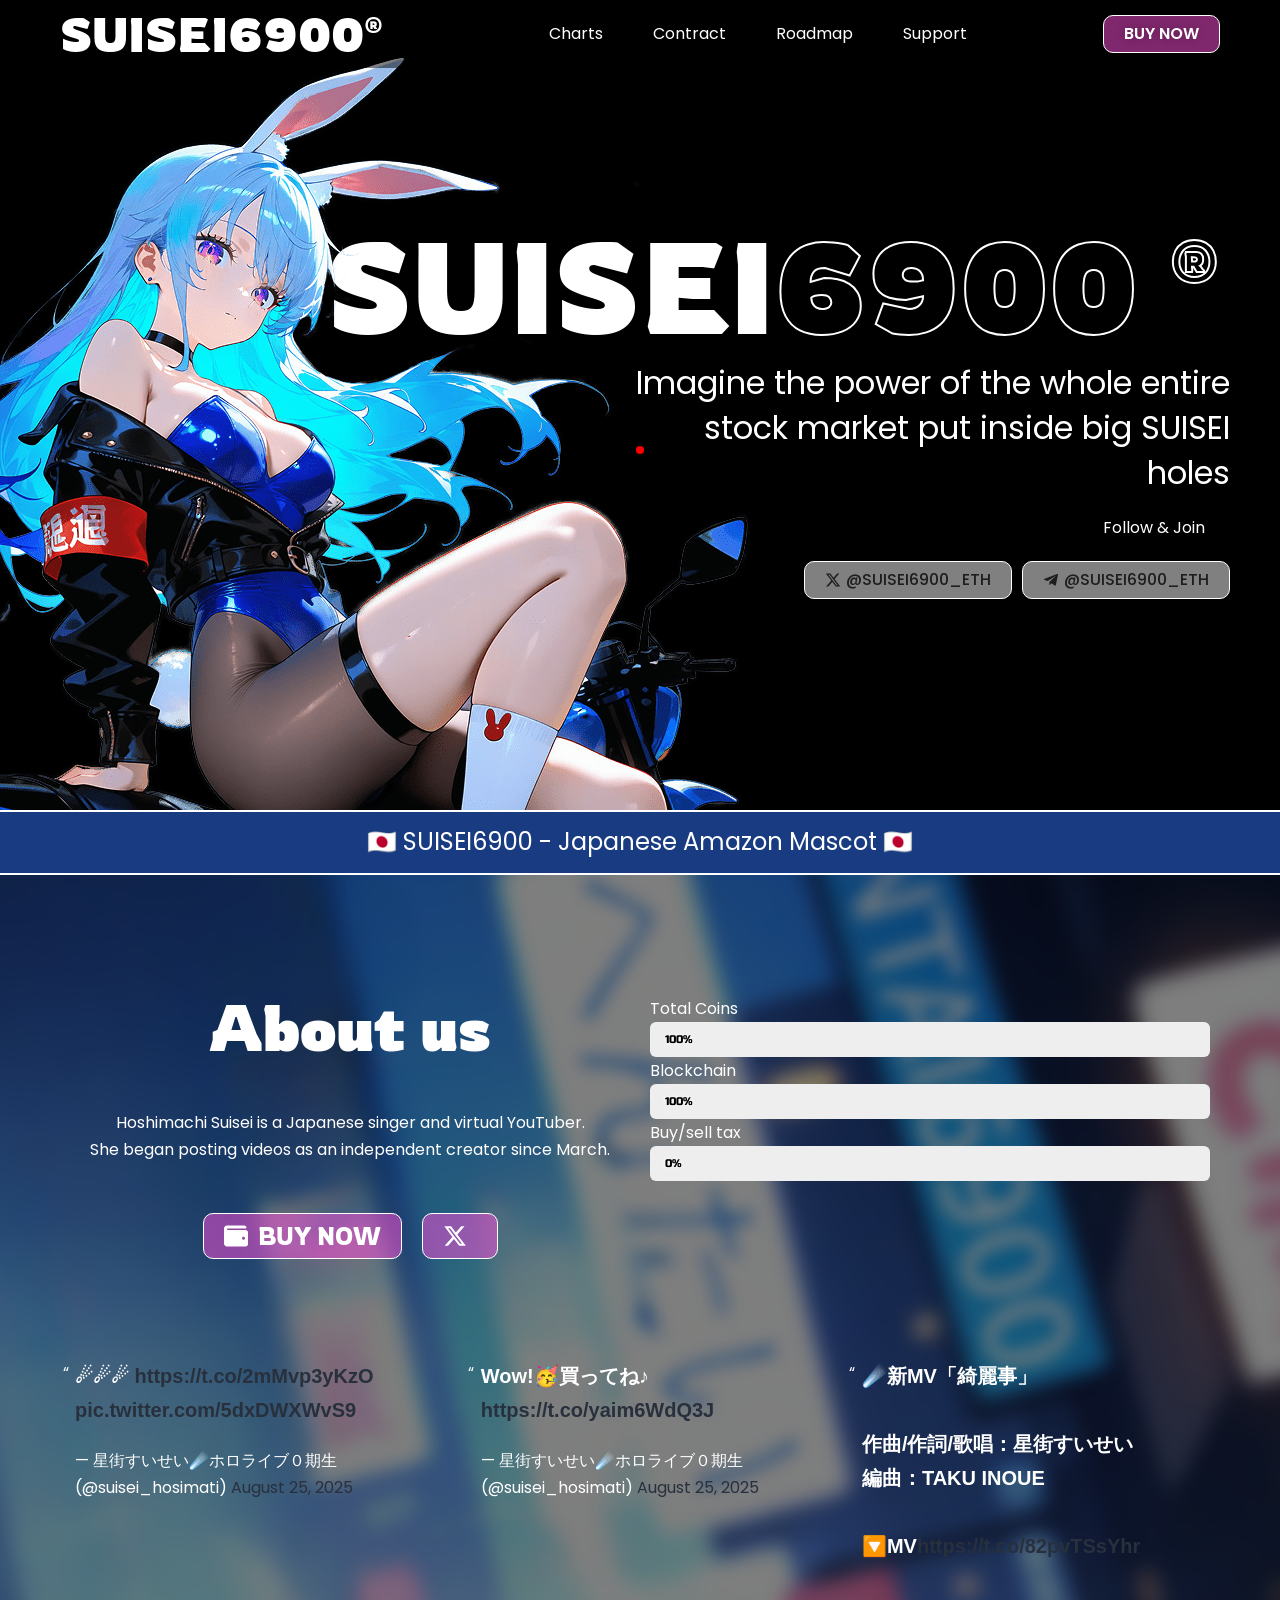
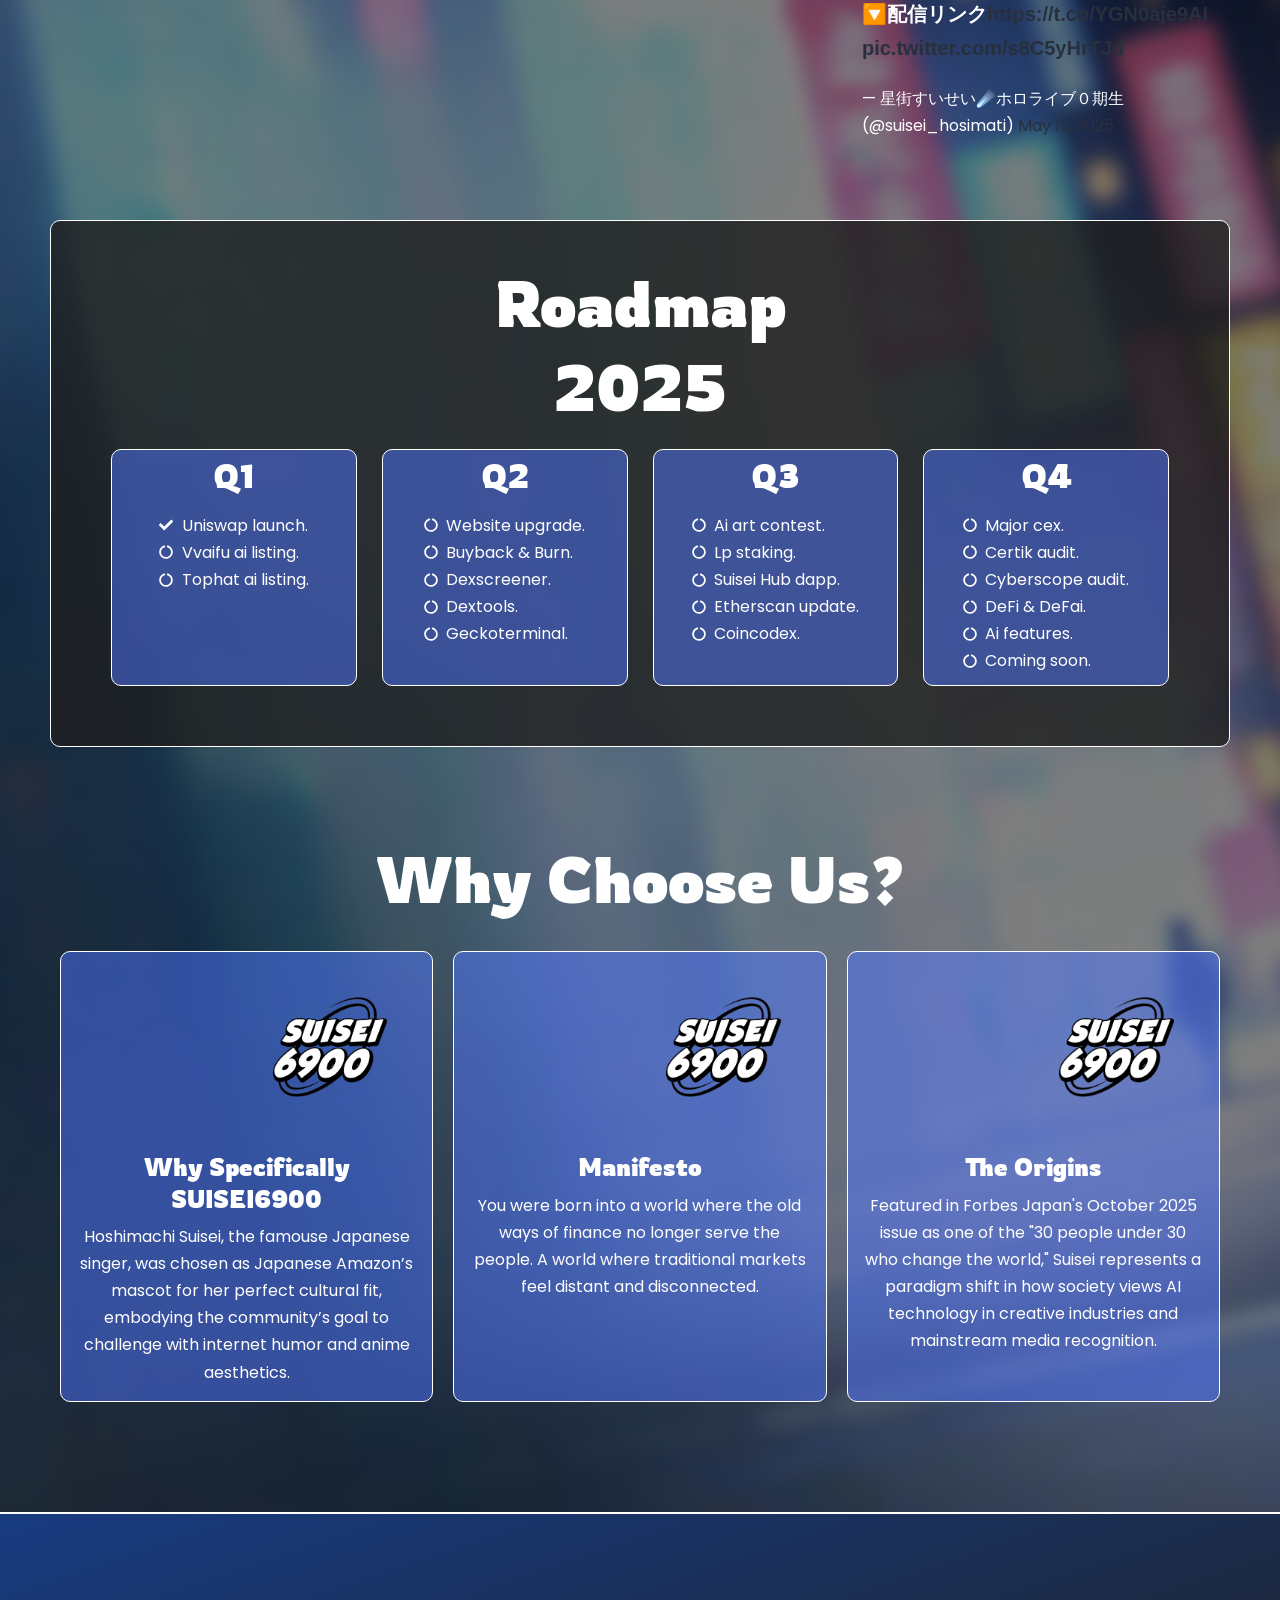
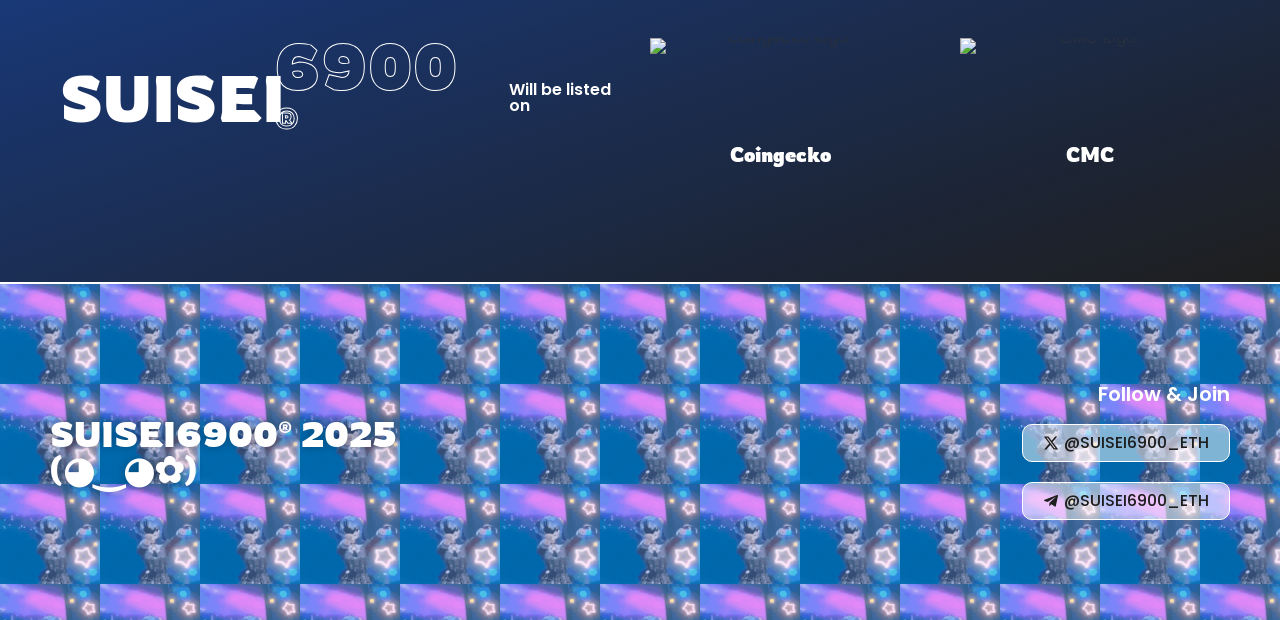
==== commit 7903edf5: "update" ====
--- a/index.html
+++ b/index.html
@@ -117,9 +117,9 @@
             },
             "image": { "@id": "https://hentai6900.com/#/schema/logo/image/" },
             "sameAs": [
-              "https://x.com/SUISEI6900_ETH",
+              "https://x.com/suisei6900",
               "https://www.youtube.com/@6900hentai",
-              "https://t.me/SUISEI6900_ETH",
+              "https://t.me/suisei6900",
               "https://dexscreener.com/solana/69veVD4oo3QbJzXrAH7Rans8sue68AsgYyirWUrxSQUy",
               "https://solscan.io/token/69veVD4oo3QbJzXrAH7Rans8sue68AsgYyirWUrxSQUy"
             ]
@@ -1378,7 +1378,7 @@
           >
             <a
               class="elementor-button elementor-button-link elementor-size-sm elementor-animation-grow"
-              href="https://x.com/SUISEI6900_ETH"
+              href="https://x.com/suisei6900"
               target="_blank"
             >
               <span class="elementor-button-content-wrapper">
@@ -1406,7 +1406,7 @@
           >
             <a
               class="elementor-button elementor-button-link elementor-size-sm elementor-animation-grow"
-              href="https://t.me/SUISEI6900_ETH"
+              href="https://t.me/suisei6900"
               target="_blank"
             >
               <span class="elementor-button-content-wrapper">
@@ -1490,7 +1490,7 @@
               >
                 <a
                   class="elementor-button elementor-button-link elementor-size-sm elementor-animation-grow"
-                  href="https://app.uniswap.org/swap?inputCurrency=ETH&outputCurrency=0xc27277632af5111dff542dAd49fb02b9ae3B1311"
+                  href="https://swap.pump.fun/?input=So11111111111111111111111111111111111111112&output=TBA"
                   target="_blank"
                 >
                   <span class="elementor-button-content-wrapper">
@@ -1518,7 +1518,7 @@
               >
                 <a
                   class="elementor-button elementor-button-link elementor-size-sm elementor-animation-grow"
-                  href="https://x.com/SUISEI6900_ETH"
+                  href="https://x.com/suisei6900"
                   target="_blank"
                 >
                   <span class="elementor-button-content-wrapper">
@@ -1534,7 +1534,7 @@
                         ></path>
                       </svg>
                     </span>
-                    <span class="elementor-button-text">Community</span>
+                    <span class="elementor-button-text"></span>
                   </span>
                 </a>
               </div>
@@ -2720,7 +2720,7 @@
           >
             <a
               class="elementor-button elementor-button-link elementor-size-sm elementor-animation-grow"
-              href="https://x.com/SUISEI6900_ETH"
+              href="https://x.com/suisei6900"
             >
               <span class="elementor-button-content-wrapper">
                 <span class="elementor-button-icon">
@@ -2747,7 +2747,7 @@
           >
             <a
               class="elementor-button elementor-button-link elementor-size-sm elementor-animation-grow"
-              href="https://t.me/SUISEI6900_ETH"
+              href="https://t.me/suisei6900"
             >
               <span class="elementor-button-content-wrapper">
                 <span class="elementor-button-icon">
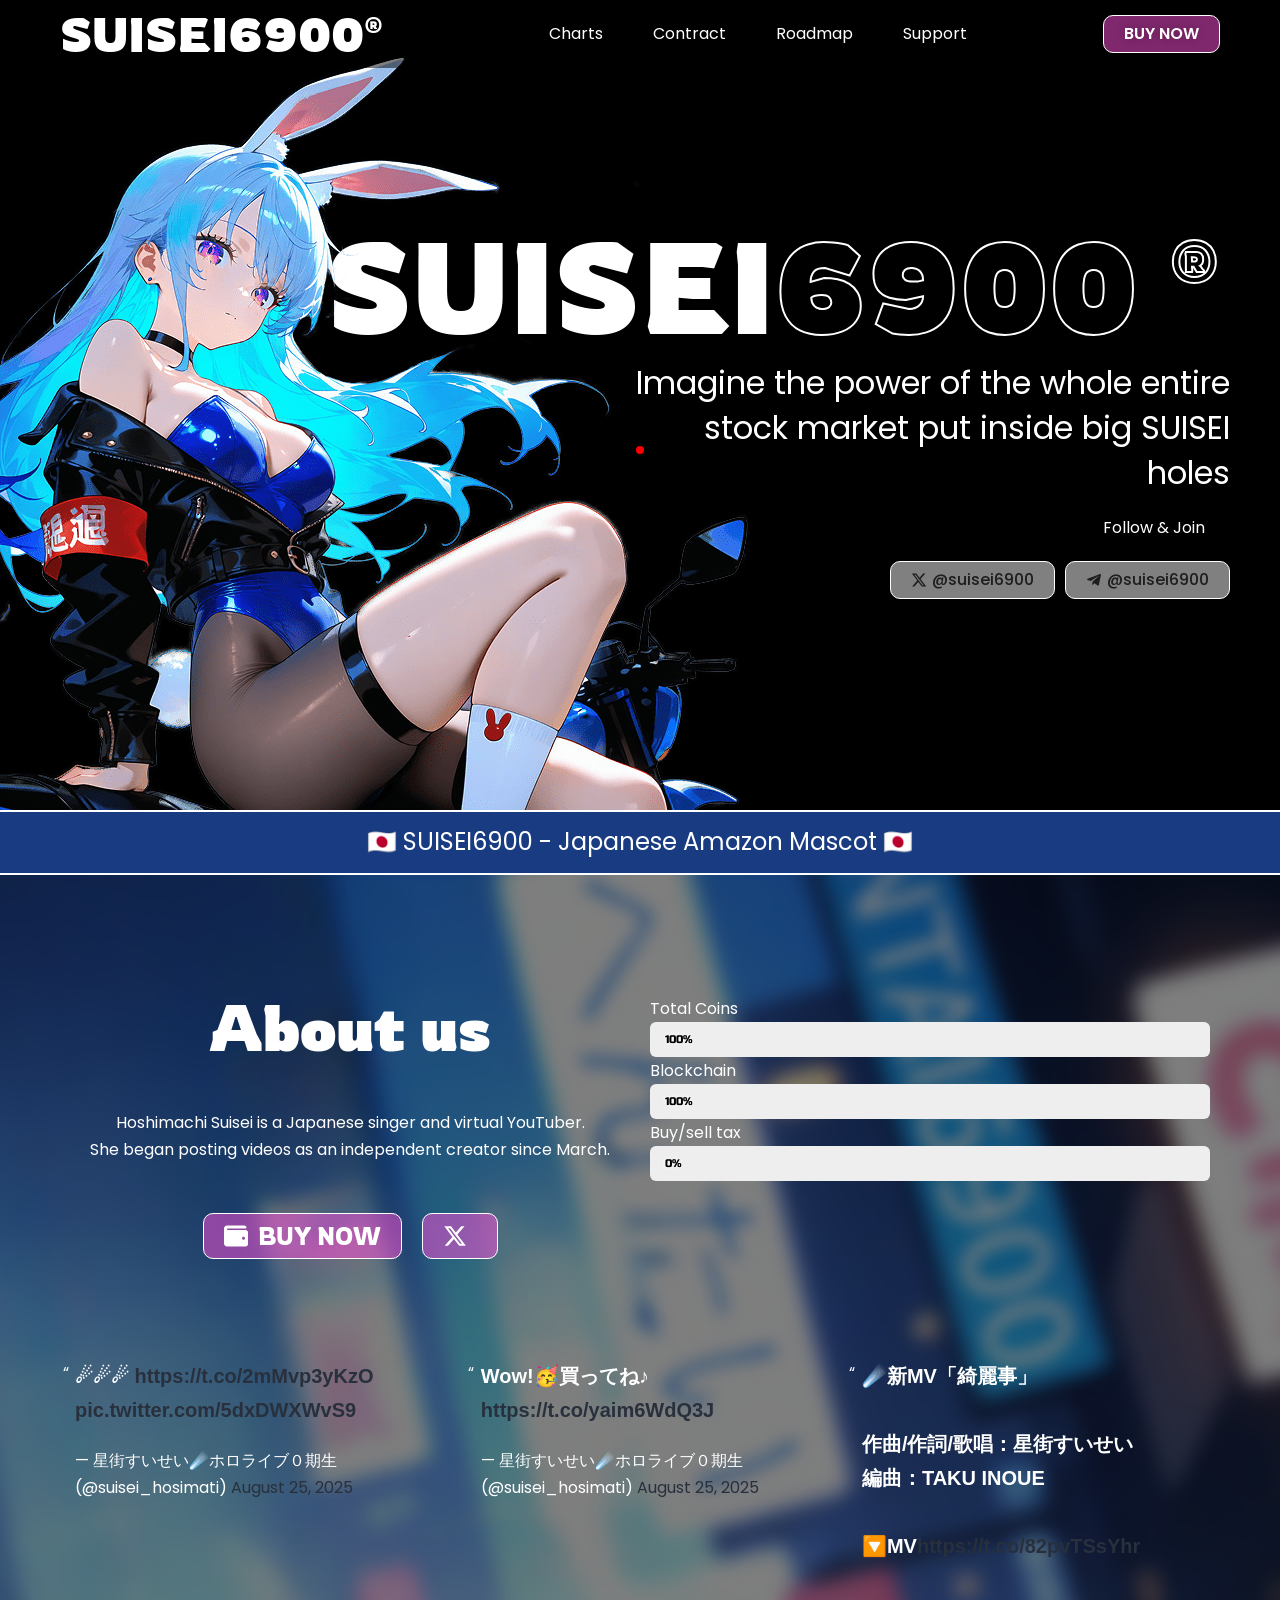
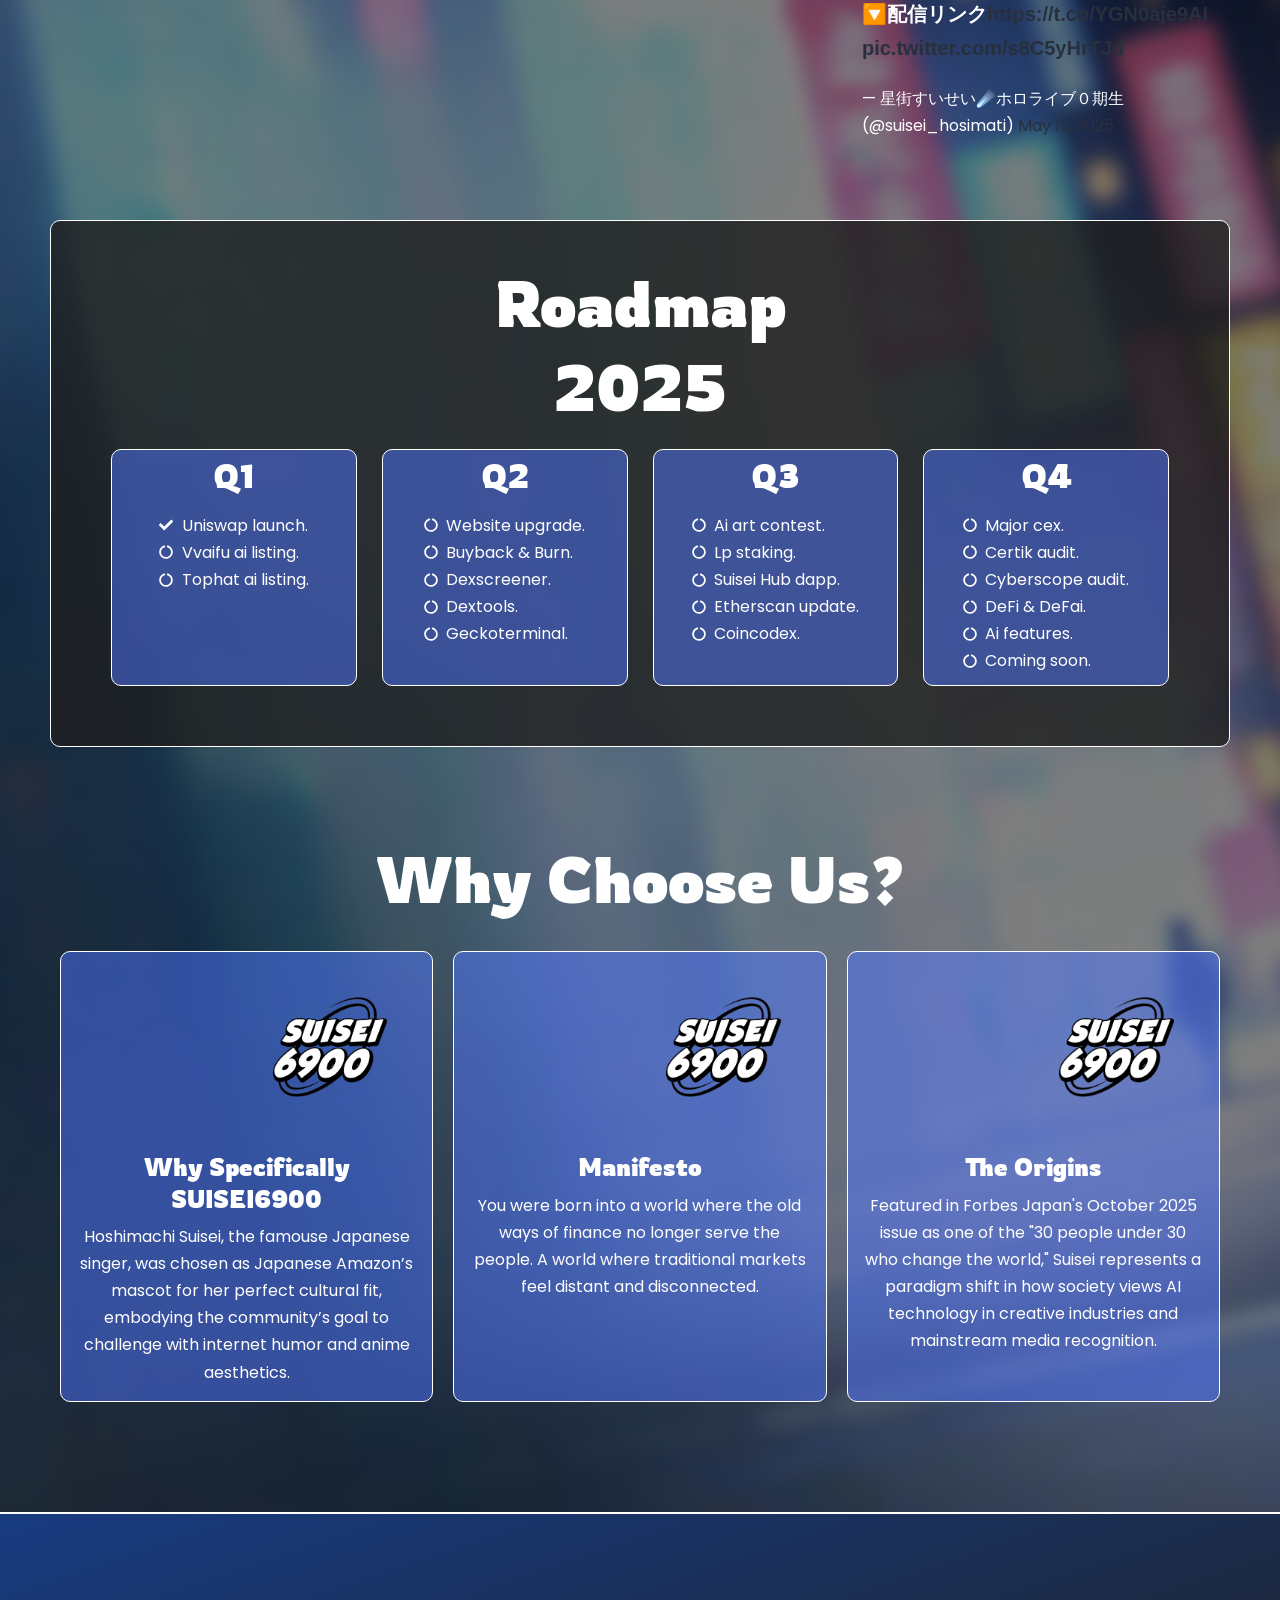
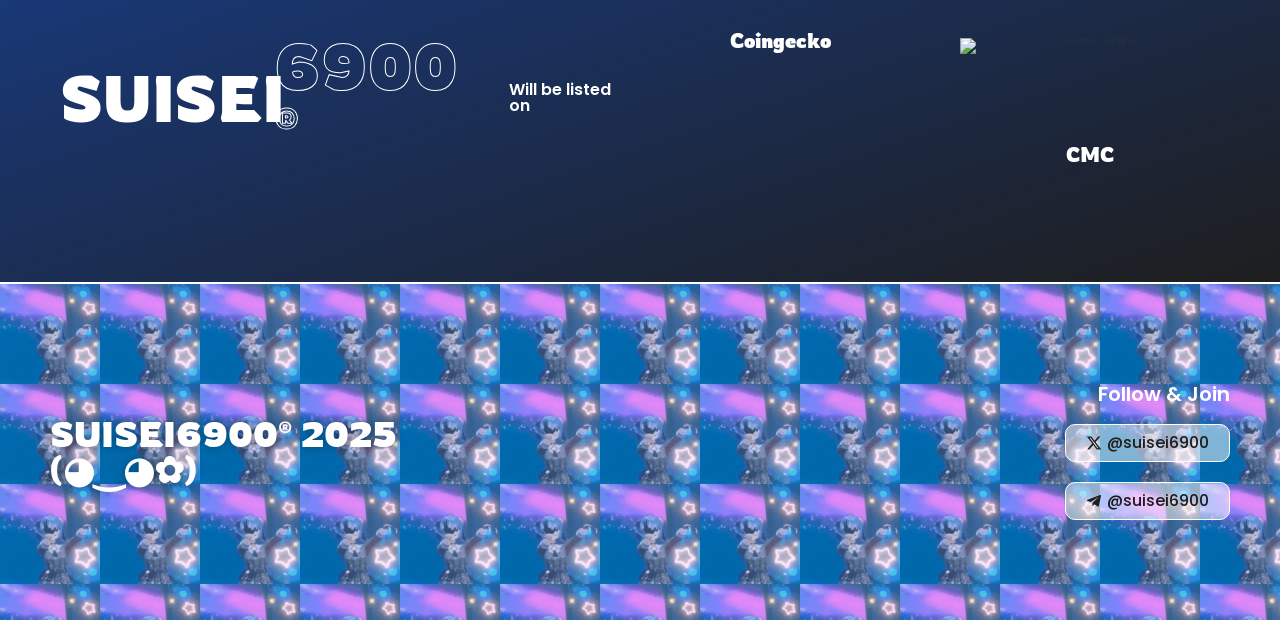
==== commit 89d9103a: "update" ====
--- a/index.html
+++ b/index.html
@@ -1394,7 +1394,7 @@
                     ></path>
                   </svg>
                 </span>
-                <span class="elementor-button-text">@SUISEI6900_ETH</span>
+                <span class="elementor-button-text">@suisei6900</span>
               </span>
             </a>
           </div>
@@ -1422,7 +1422,7 @@
                     ></path>
                   </svg>
                 </span>
-                <span class="elementor-button-text">@SUISEI6900_ETH</span>
+                <span class="elementor-button-text">@suisei6900</span>
               </span>
             </a>
           </div>
@@ -2626,19 +2626,6 @@
             data-widget_type="image-box.default"
           >
             <div class="elementor-image-box-wrapper">
-              <figure class="elementor-image-box-img">
-                <a
-                  href=""
-                  tabindex="-1"
-                  ><img
-                    decoding="async"
-                    src="https://upload.wikimedia.org/wikipedia/commons/b/b0/CoinGecko_logo.png"
-                    title=""
-                    alt="coingecko logo"
-                    class="elementor-animation-shrink"
-                    loading="lazy"
-                /></a>
-              </figure>
               <div class="elementor-image-box-content">
                 <div class="elementor-image-box-title">
                   <a
@@ -2735,7 +2722,7 @@
                     ></path>
                   </svg>
                 </span>
-                <span class="elementor-button-text">@SUISEI6900_ETH</span>
+                <span class="elementor-button-text">@suisei6900</span>
               </span>
             </a>
           </div>
@@ -2762,7 +2749,7 @@
                     ></path>
                   </svg>
                 </span>
-                <span class="elementor-button-text">@SUISEI6900_ETH</span>
+                <span class="elementor-button-text">@suisei6900</span>
               </span>
             </a>
           </div>
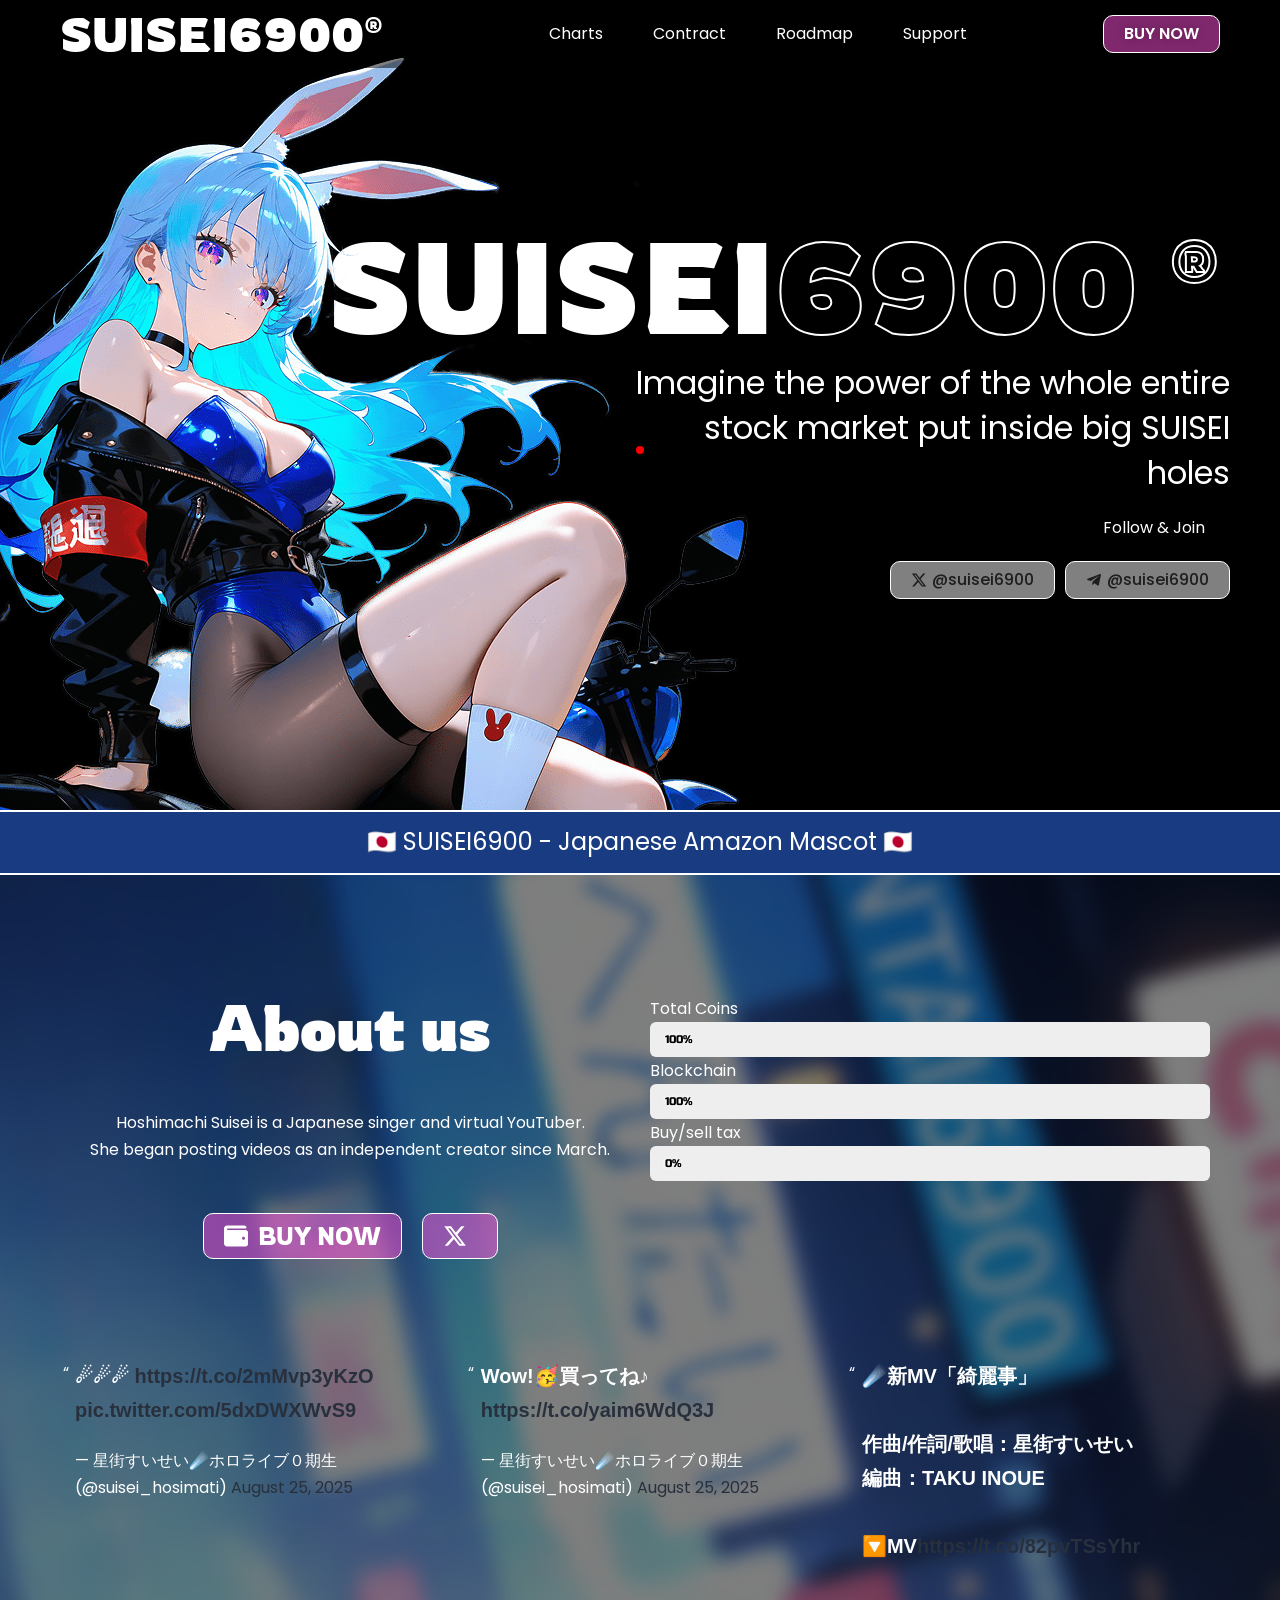
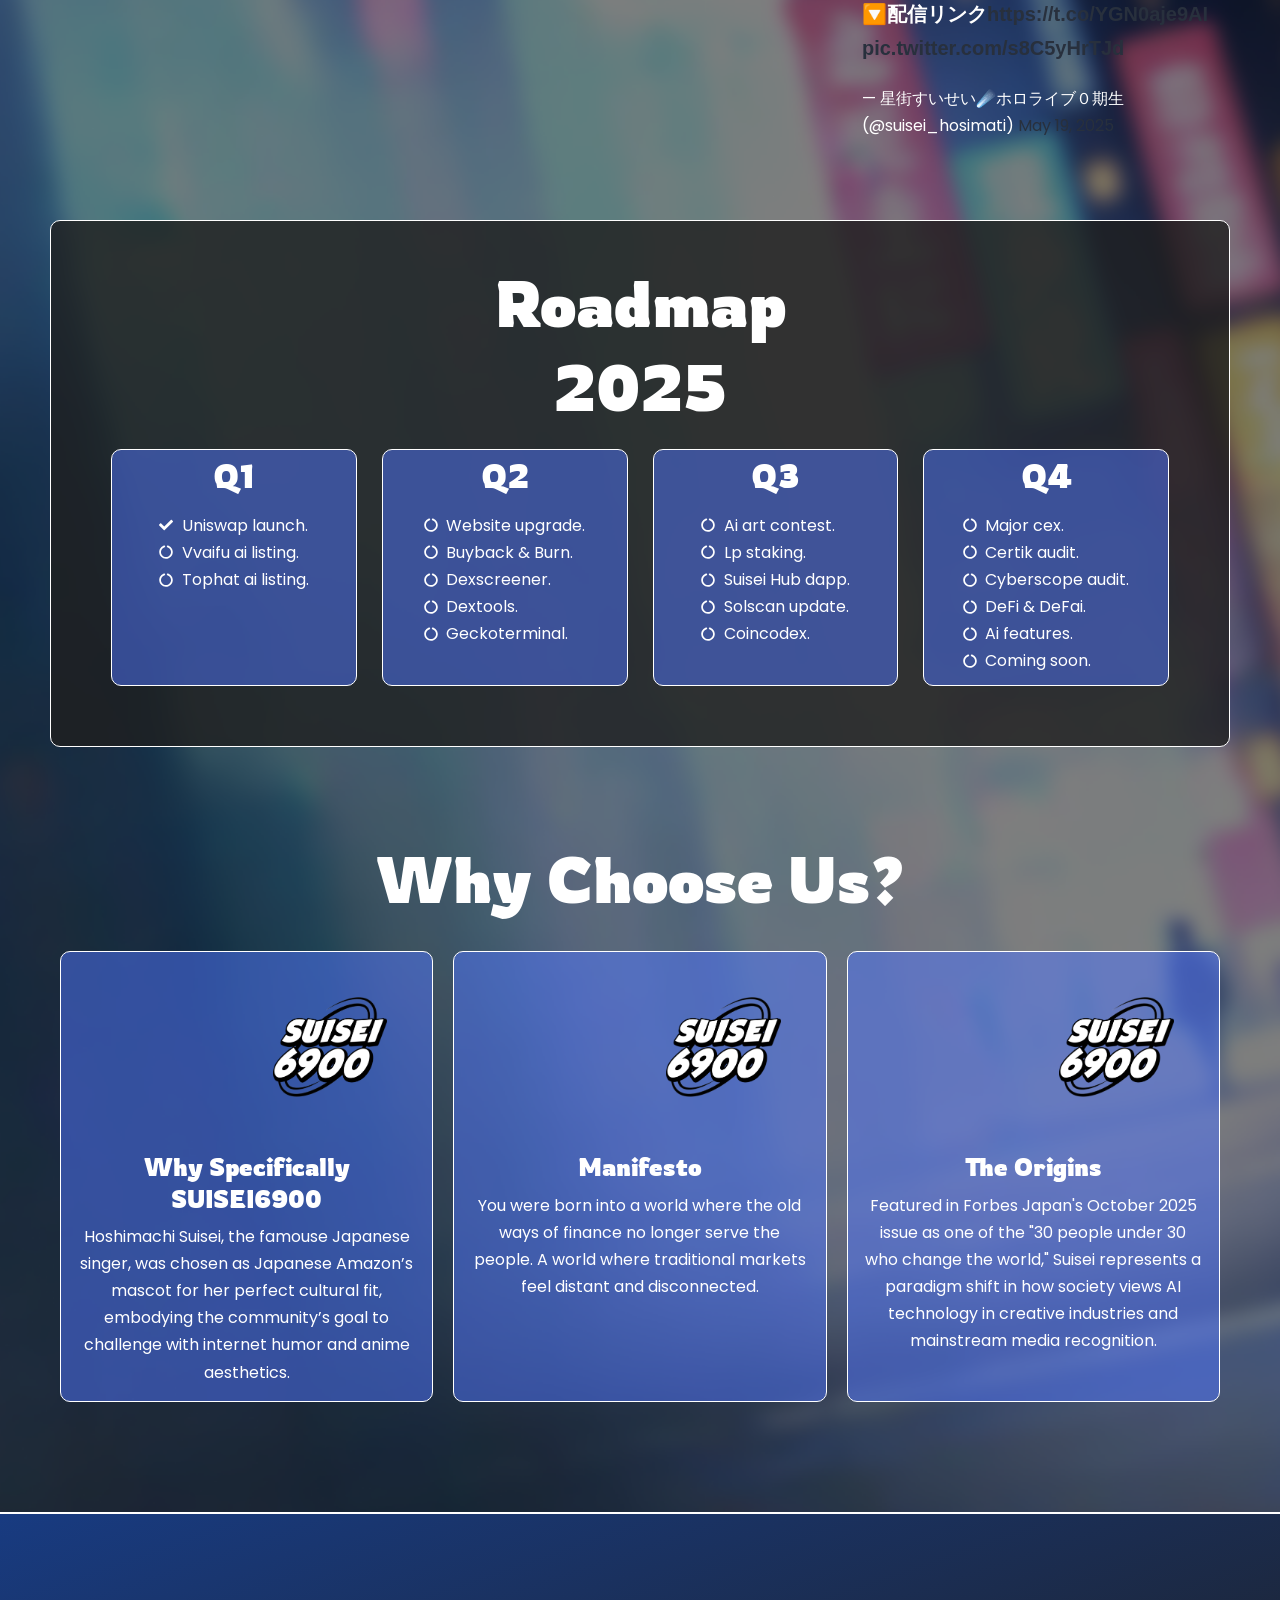
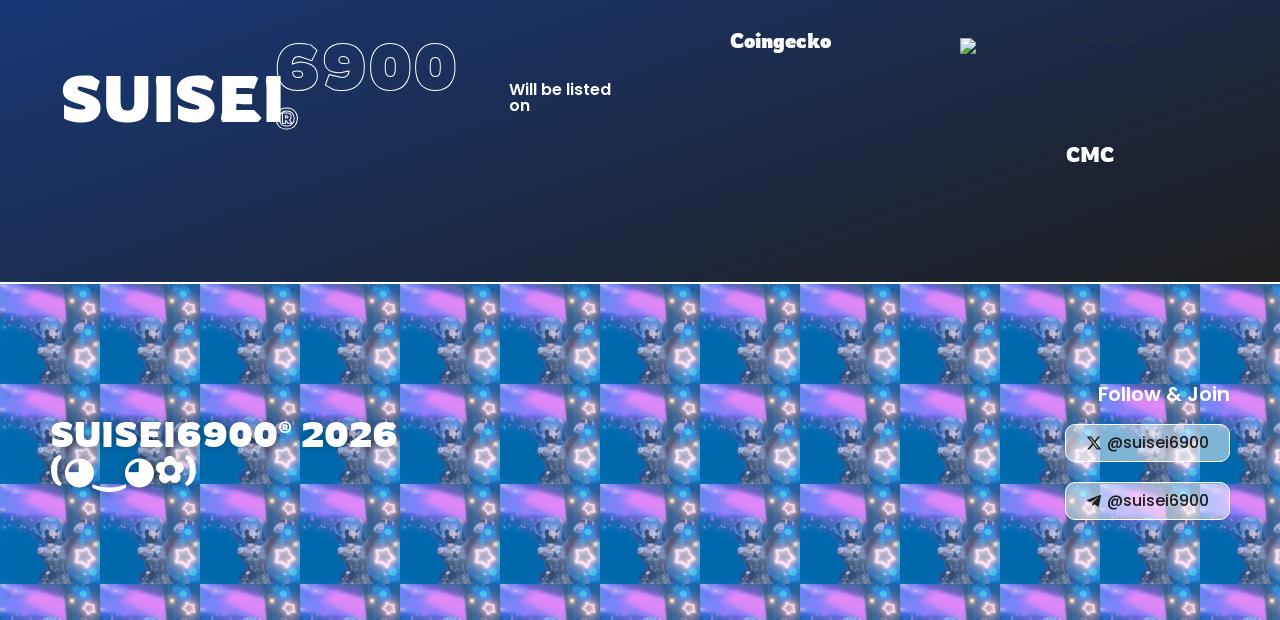
==== commit c9ee5805: "update" ====
--- a/index.html
+++ b/index.html
@@ -1227,7 +1227,7 @@
                     class="menu-item menu-item-type-custom menu-item-object-custom menu-item-1164"
                   >
                     <a
-                      href="https://dexscreener.com/ethereum/0xc27277632af5111dff542dAd49fb02b9ae3B1311"
+                      href="https://dexscreener.com/solana/TBA"
                       >Charts</a
                     >
                   </li>
@@ -1236,7 +1236,7 @@
                     class="menu-item menu-item-type-custom menu-item-object-custom menu-item-1165"
                   >
                     <a
-                      href="https://etherscan.io/token/0xc27277632af5111dff542dAd49fb02b9ae3B1311"
+                      href="https://solscan.io/address/TBA"
                       >Contract</a
                     >
                   </li>
@@ -1251,7 +1251,7 @@
                     class="menu-item menu-item-type-custom menu-item-object-custom menu-item-1167"
                   >
                     <a
-                      href="mailto:hello@suisei6900.fun"
+                      href="mailto:"
                       >Support</a
                     >
                   </li>
@@ -2136,7 +2136,7 @@
                       </svg>
                     </span>
                     <span class="elementor-icon-list-text"
-                      >Etherscan update.</span
+                      >Solscan update.</span
                     >
                   </li>
                   <li class="elementor-icon-list-item">
@@ -2681,7 +2681,7 @@
           data-widget_type="heading.default"
         >
           <h2 class="elementor-heading-title elementor-size-default">
-            SUISEI6900® 2025 (◕‿◕✿)
+            SUISEI6900® 2026 (◕‿◕✿)
           </h2>
         </div>
         <div
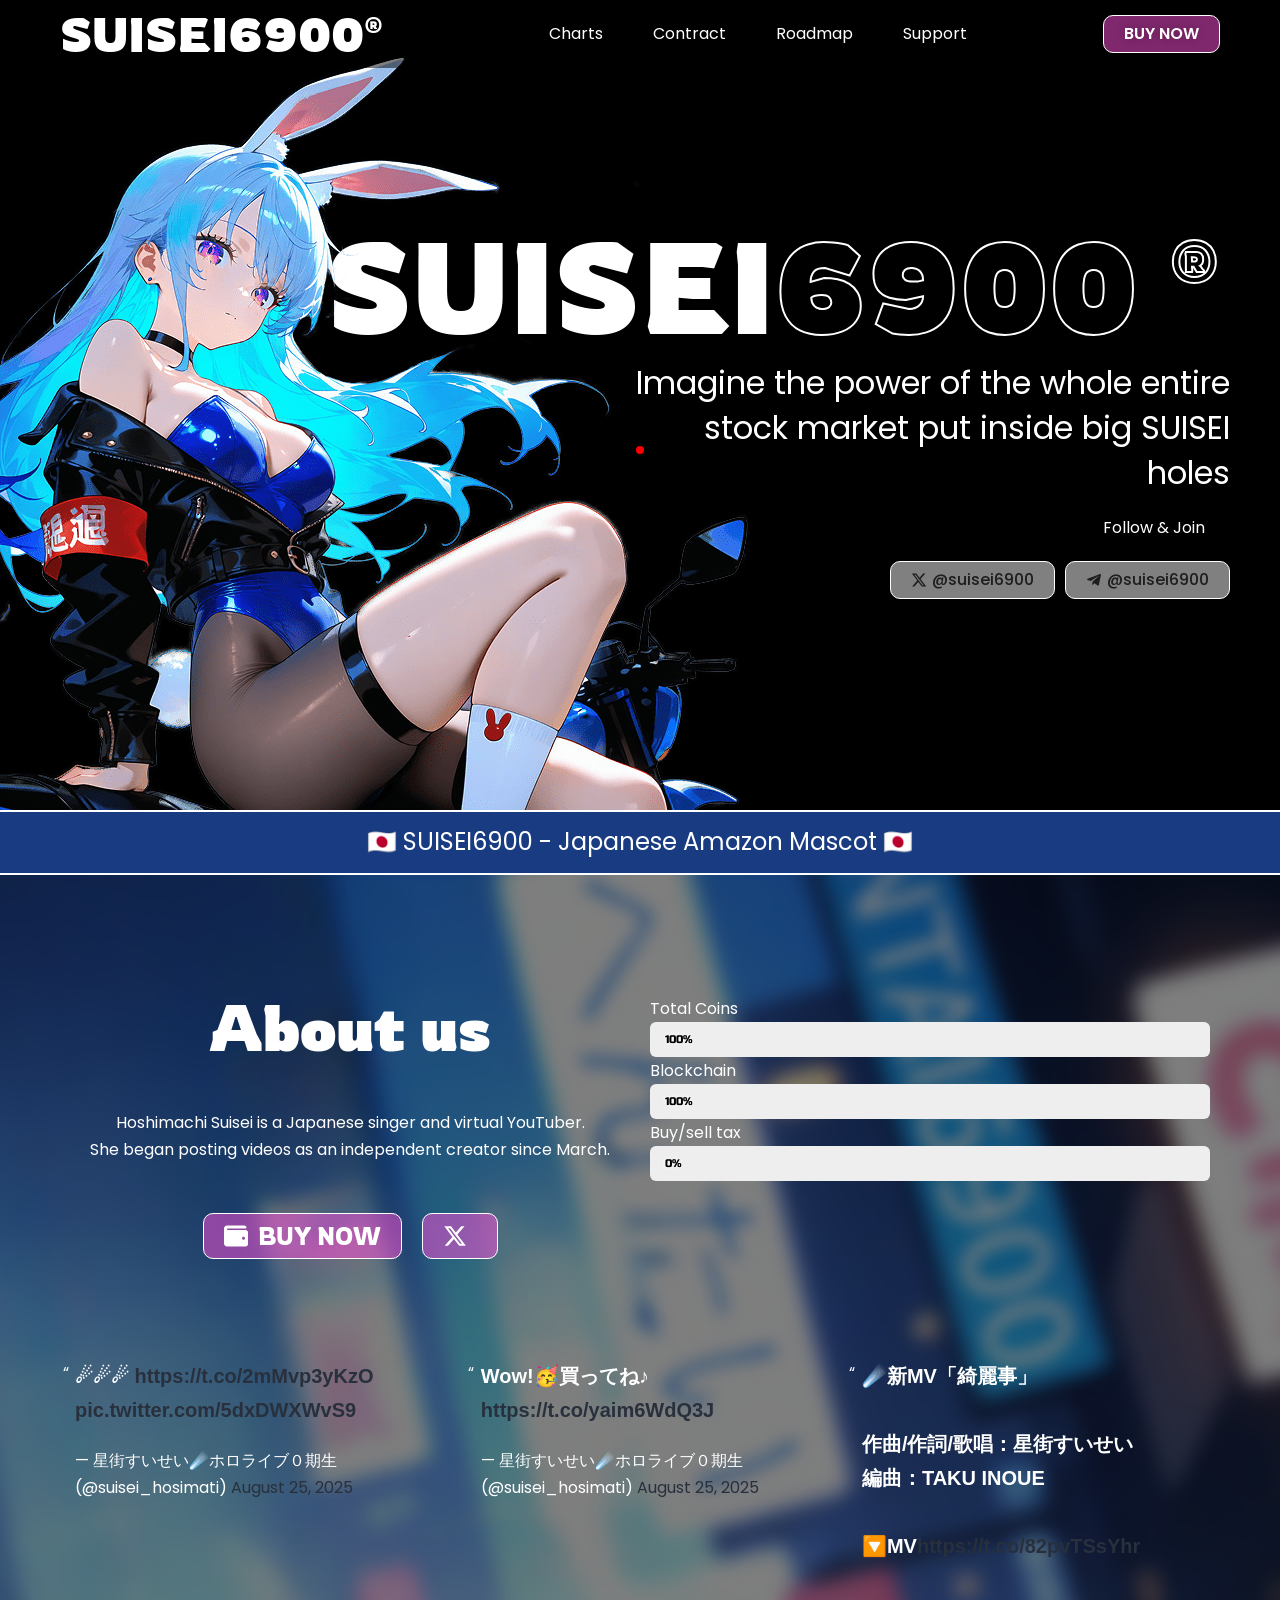
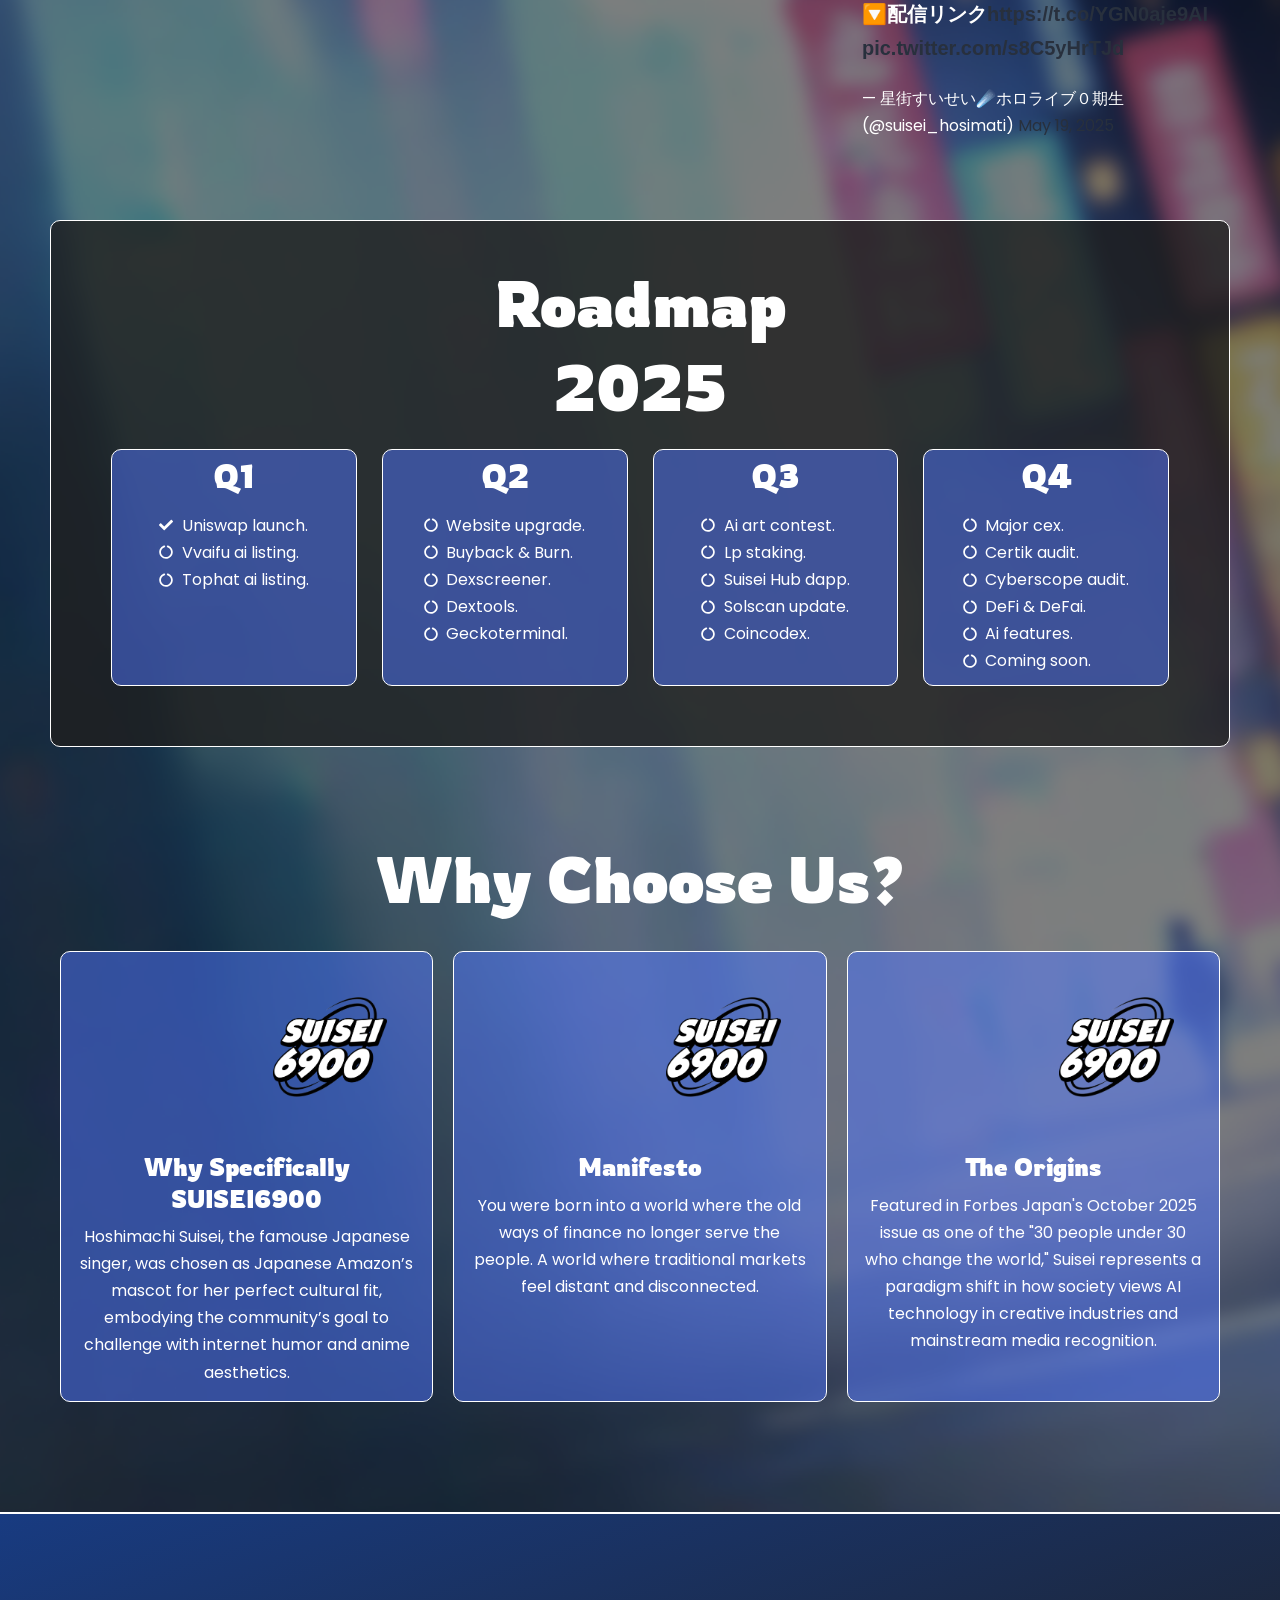
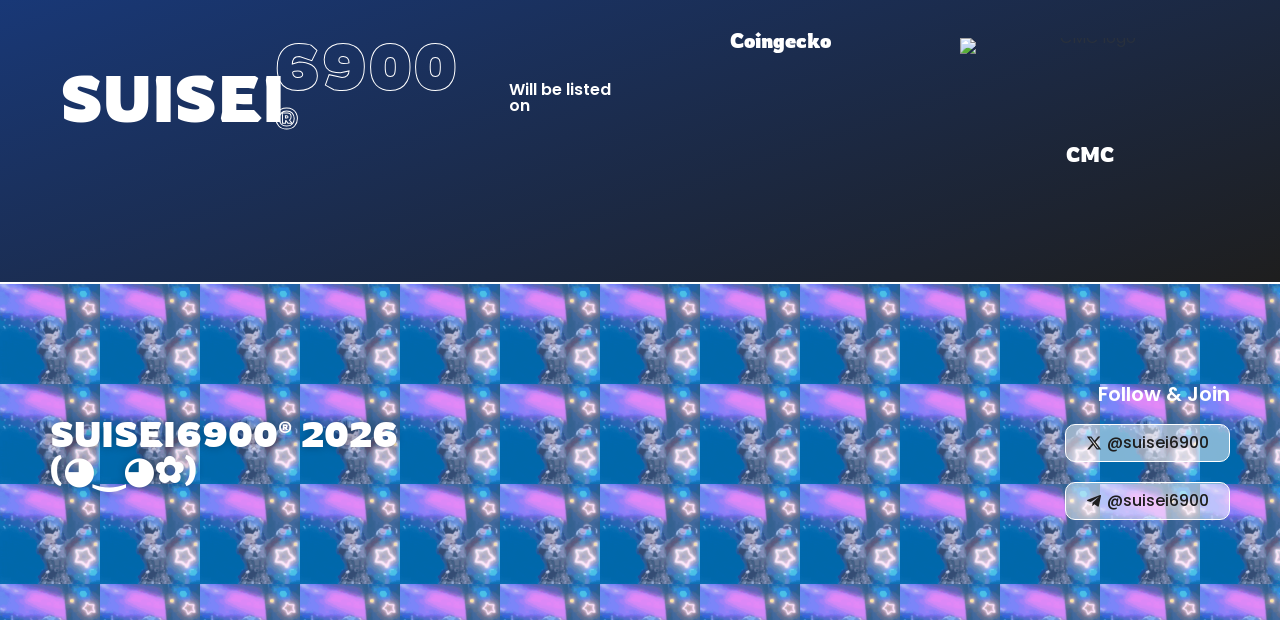
==== commit a7a09b73: "update" ====
--- a/index.html
+++ b/index.html
@@ -2146,7 +2146,7 @@
                         class="e-font-icon-svg e-fas-circle-notch"
                         viewBox="0 0 512 512"
                         xmlns="http://www.w3.org/2000/svg"
-                      >
+                      > 
                         <path
                           d="M288 39.056v16.659c0 10.804 7.281 20.159 17.686 23.066C383.204 100.434 440 171.518 440 256c0 101.689-82.295 184-184 184-101.689 0-184-82.295-184-184 0-84.47 56.786-155.564 134.312-177.219C216.719 75.874 224 66.517 224 55.712V39.064c0-15.709-14.834-27.153-30.046-23.234C86.603 43.482 7.394 141.206 8.003 257.332c.72 137.052 111.477 246.956 248.531 246.667C393.255 503.711 504 392.788 504 256c0-115.633-79.14-212.779-186.211-240.236C302.678 11.889 288 23.456 288 39.056z"
                         ></path>
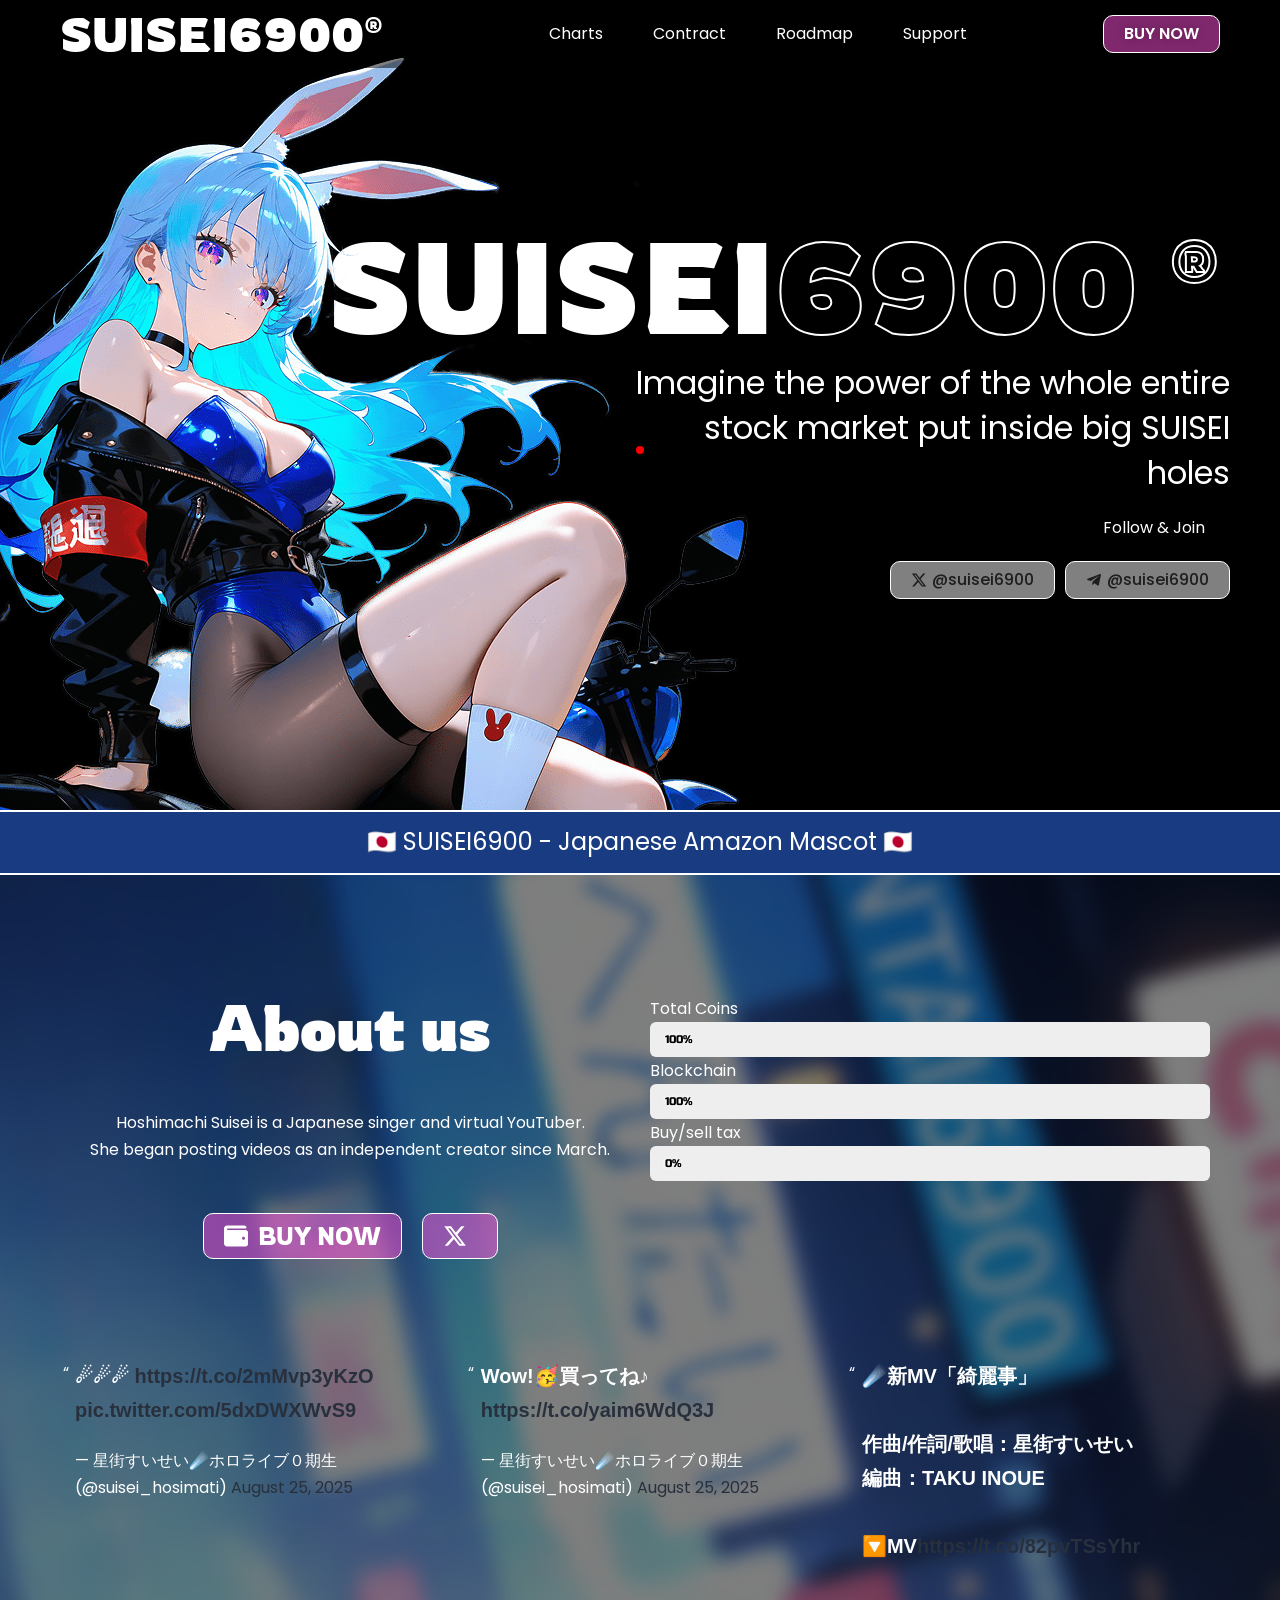
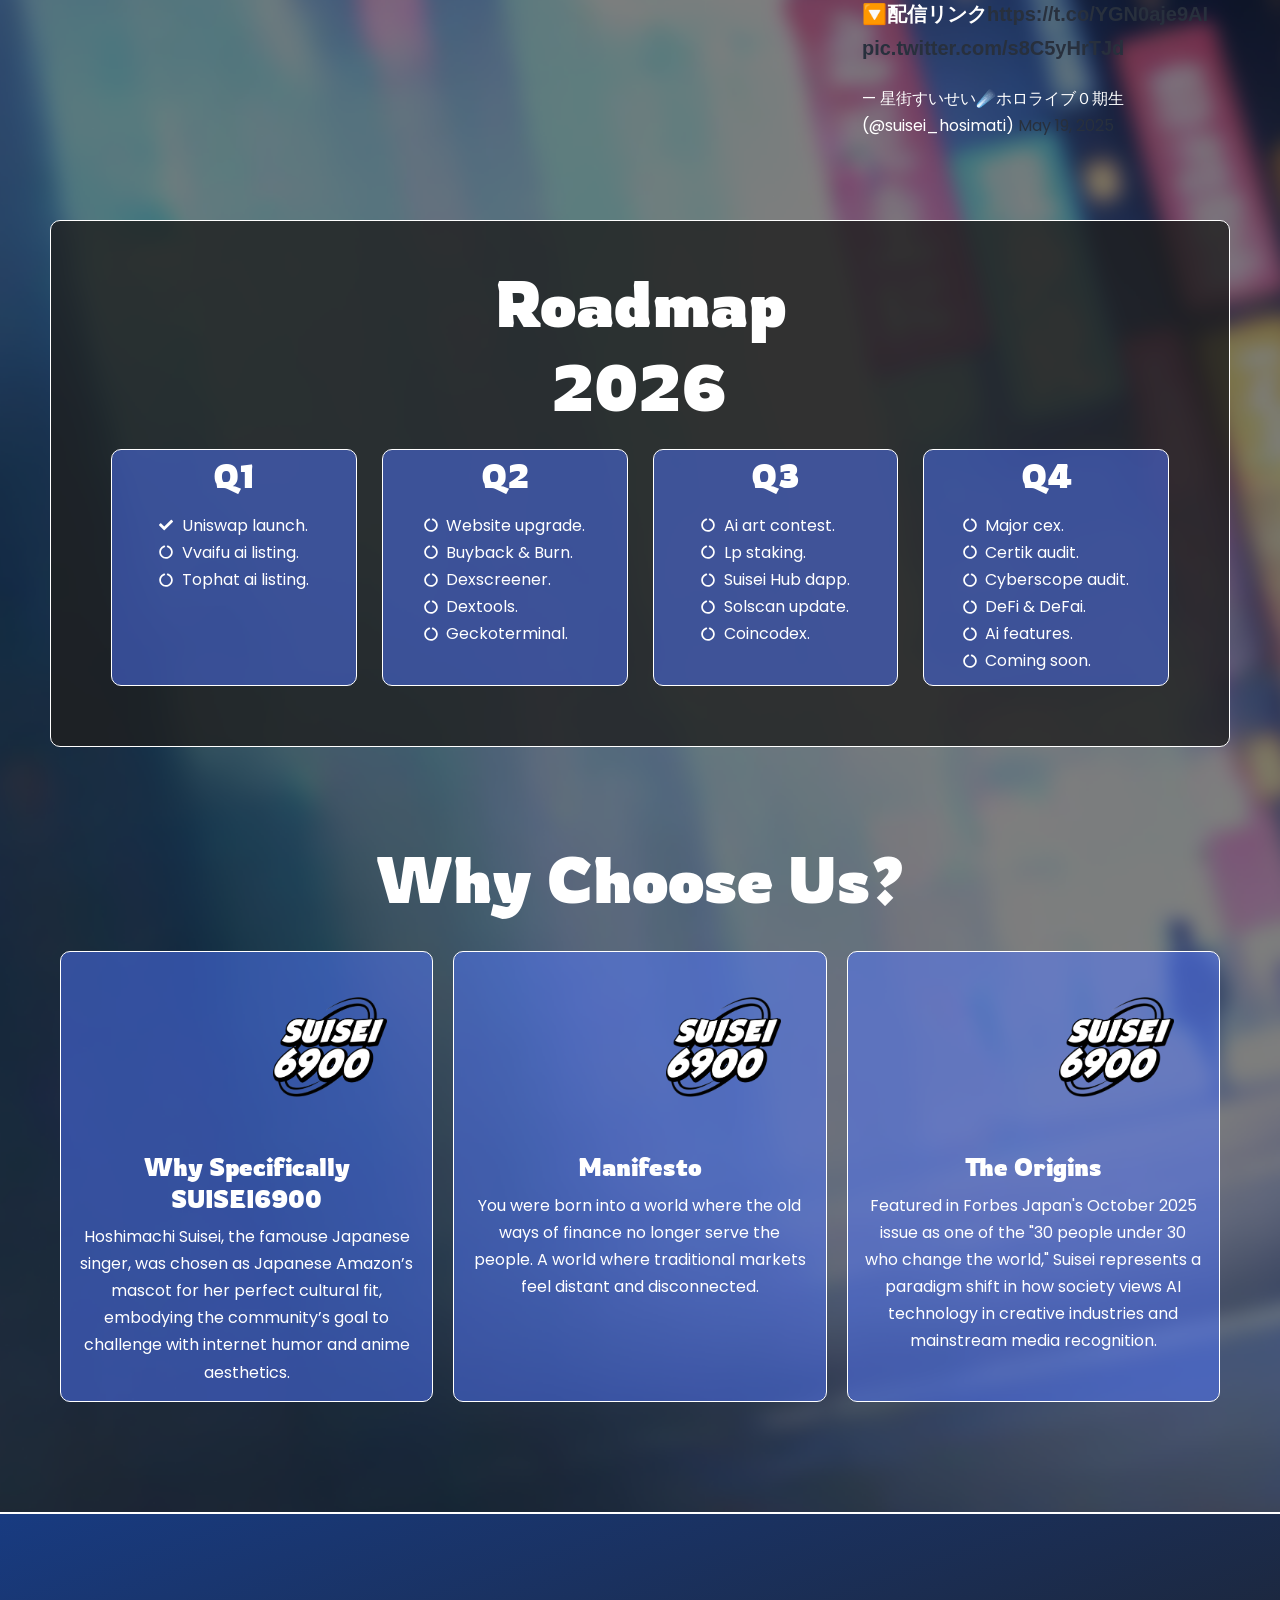
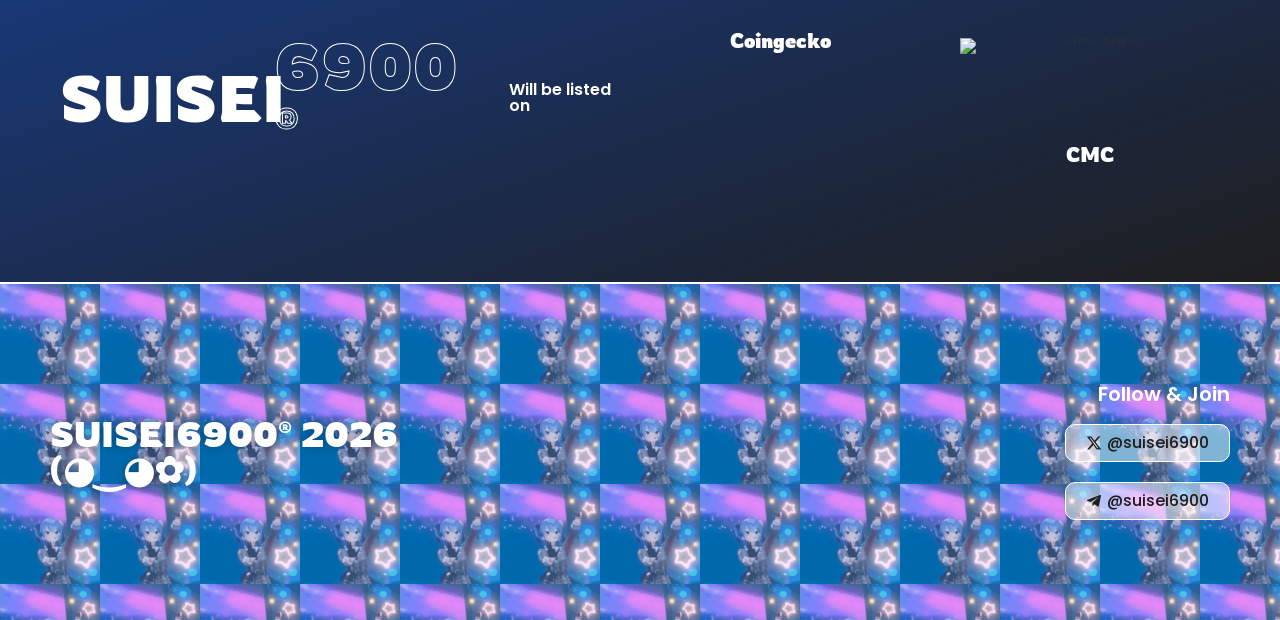
==== commit d171809a: "update" ====
--- a/index.html
+++ b/index.html
@@ -1712,7 +1712,7 @@
             data-element_type="widget"
             data-widget_type="heading.default"
           >
-            <h2 class="elementor-heading-title elementor-size-default">2025</h2>
+            <h2 class="elementor-heading-title elementor-size-default">2026</h2>
           </div>
           <div
             class="elementor-element elementor-element-4f09080 e-con-full e-grid e-con e-child"
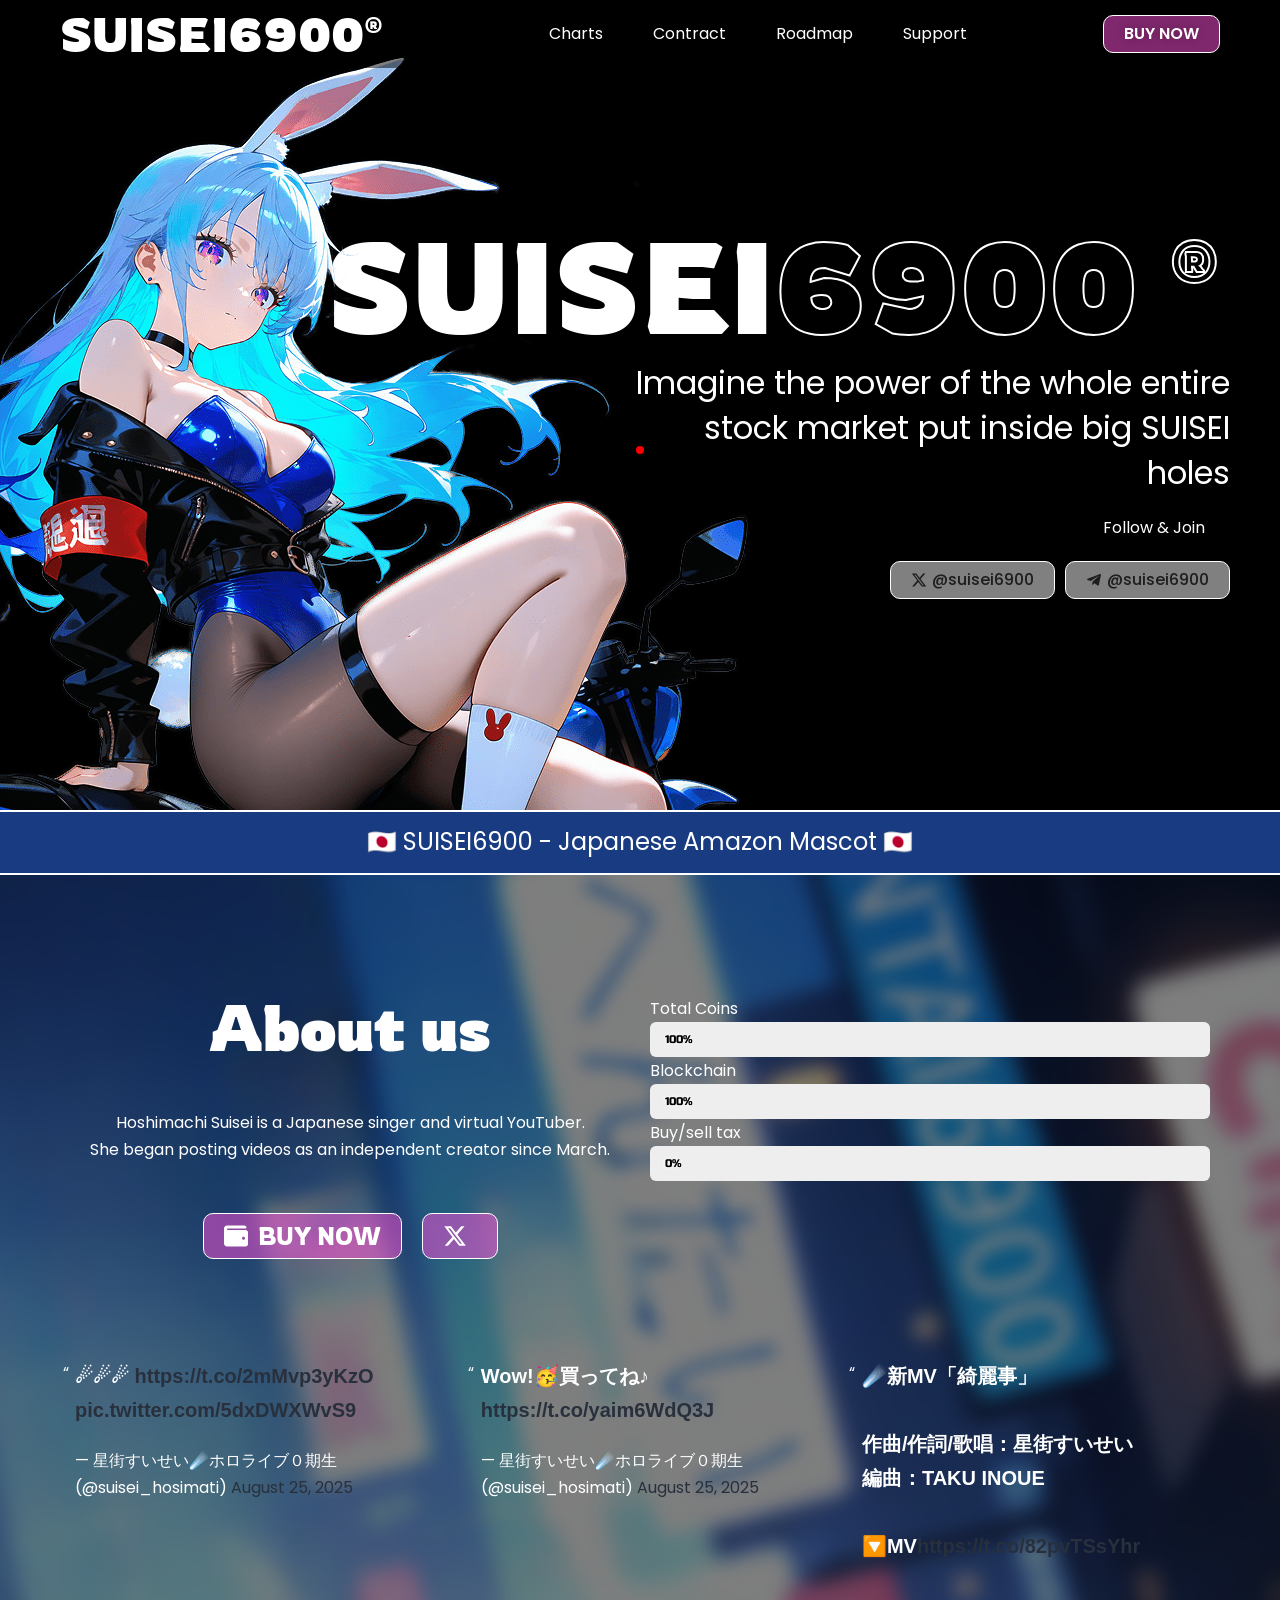
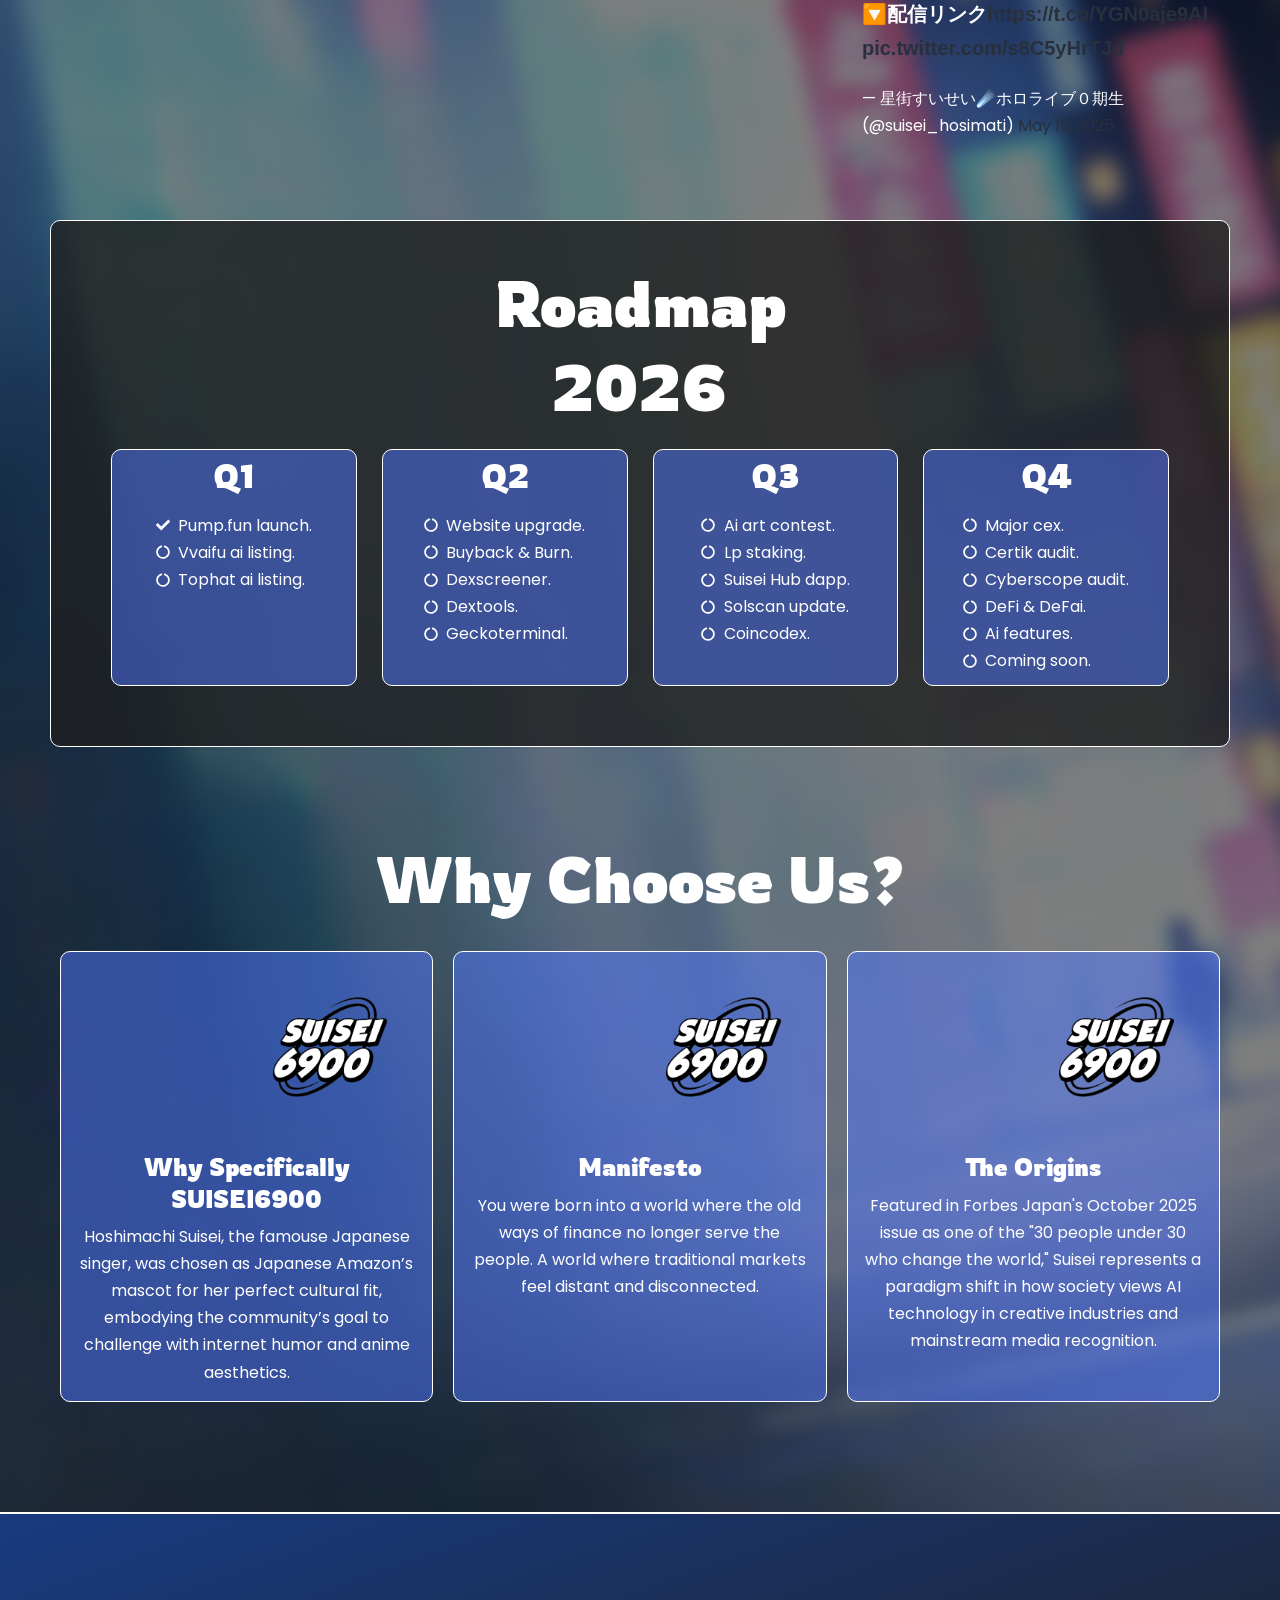
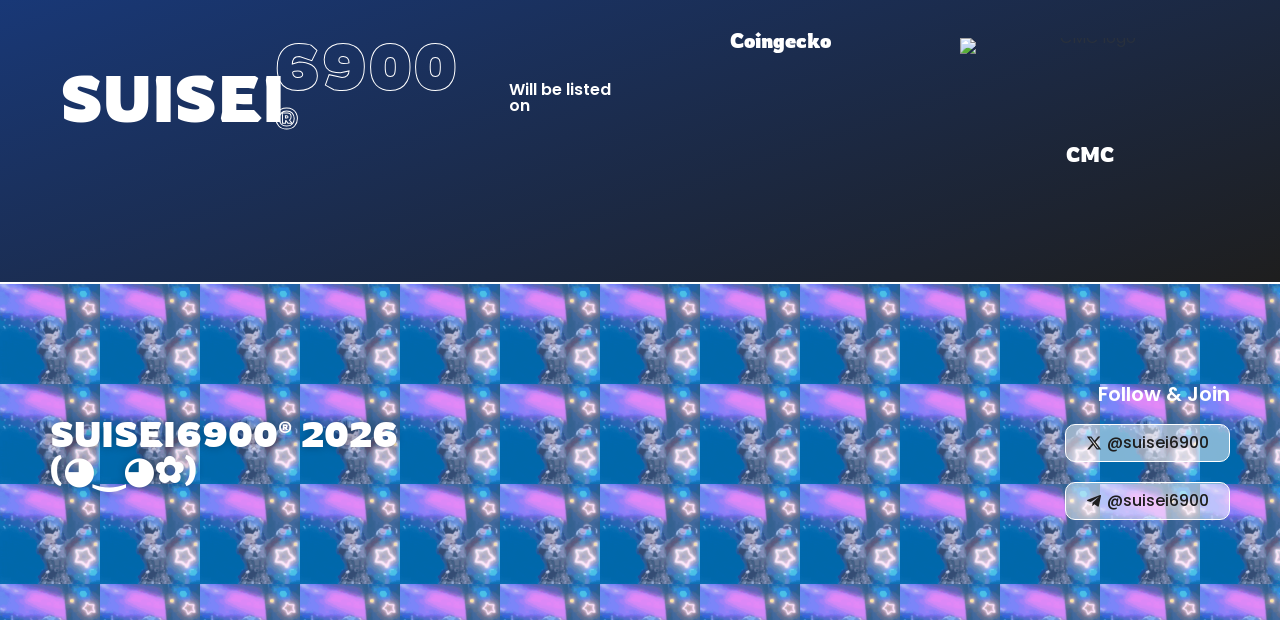
==== commit 6d6984de: "update" ====
--- a/index.html
+++ b/index.html
@@ -1705,7 +1705,7 @@
             <h1 class="elementor-heading-title elementor-size-default">
               Roadmap
             </h1>
-          </div>
+          </div> 
           <div
             class="elementor-element elementor-element-6fe730e elementor-widget elementor-widget-heading"
             data-id="6fe730e"
@@ -1756,7 +1756,7 @@
                       </svg>
                     </span>
                     <span class="elementor-icon-list-text"
-                      >Uniswap launch.</span
+                      >Pump.fun launch.</span
                     >
                   </li>
                   <li class="elementor-icon-list-item">
